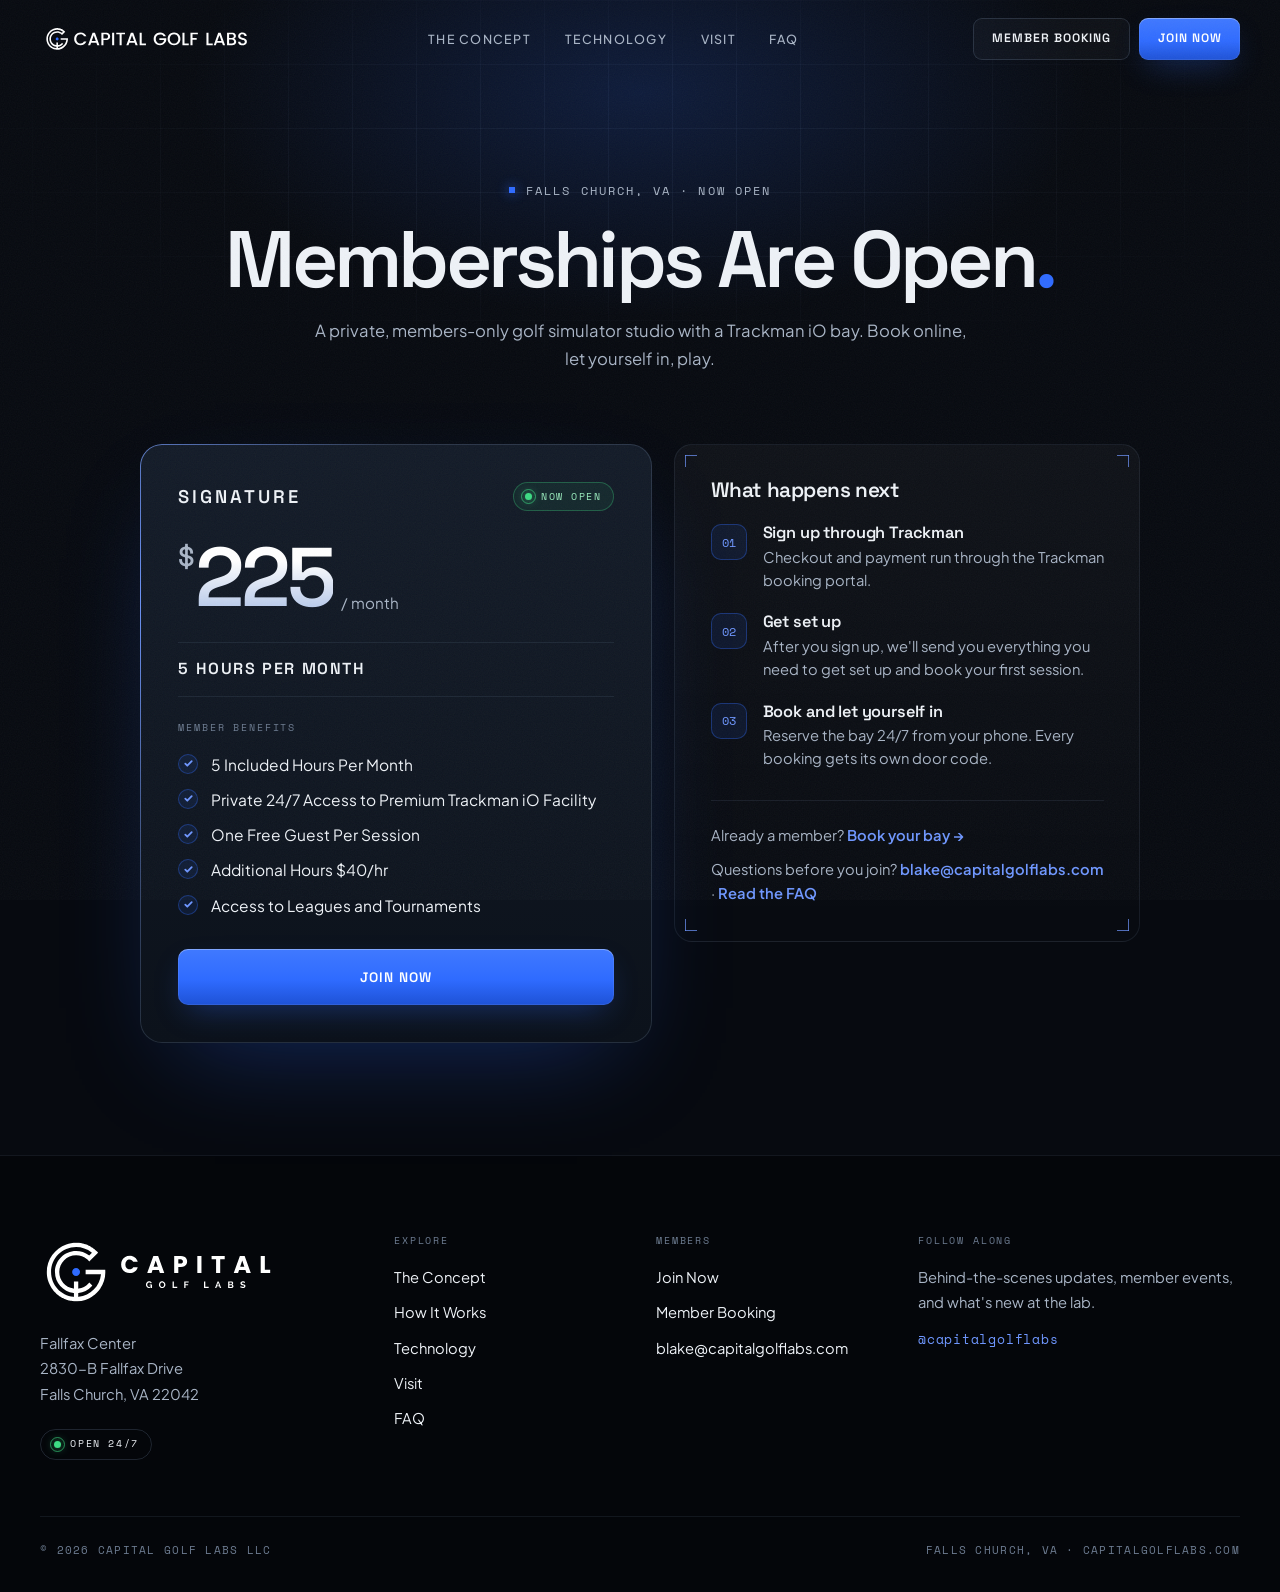
==== join/index.html @ a6ce903b "New favicon and link preview images - Favicon: white CGL "G" with blue dot on a dark rounded tile (w" ====
<!DOCTYPE html>
<html lang="en">
<head>
    <link rel="icon" href="../static/img/favicon.ico?v=2" sizes="48x48">
    <link rel="icon" type="image/svg+xml" href="../static/img/favicon.svg?v=2">
    <link rel="icon" type="image/png" sizes="32x32" href="../static/img/favicon-32.png?v=2">
    <link rel="icon" type="image/png" sizes="16x16" href="../static/img/favicon-16.png?v=2">
    <link rel="apple-touch-icon" sizes="180x180" href="../static/img/apple-touch-icon.png?v=2">
    <link rel="manifest" href="../site.webmanifest">
    <meta charset="UTF-8">
    <meta name="viewport" content="width=device-width, initial-scale=1.0, viewport-fit=cover">
    <meta name="theme-color" content="#04060a">
    <meta name="description" content="Memberships are open at Capital Golf Labs — a private, members-only Trackman iO studio in Falls Church, VA. Now open. $225/month.">
    <title>Memberships | Capital Golf Labs</title>
    <script>document.documentElement.classList.add('js');</script>
    <link rel="preconnect" href="https://fonts.googleapis.com">
    <link rel="preconnect" href="https://fonts.gstatic.com" crossorigin>
    <link href="https://fonts.googleapis.com/css2?family=Plus+Jakarta+Sans:ital,wght@0,300;0,400;0,500;0,600;0,700;1,400&family=Space+Grotesk:wght@400;500;600;700&family=Space+Mono:wght@400;700&display=swap" rel="stylesheet">
    <link rel="stylesheet" href="../static/css/style.css?v=202610182249">
    <!-- Google tag (gtag.js) -->
    <script async src="https://www.googletagmanager.com/gtag/js?id=G-GBLS1ZX0RX"></script>
    <script>
      window.dataLayer = window.dataLayer || [];
      function gtag(){dataLayer.push(arguments);}
      gtag('js', new Date());
      gtag('config', 'G-GBLS1ZX0RX');
    </script>
    <script defer src="../static/js/analytics.js?v=202610182249"></script>
    <script defer src="../static/js/site.js?v=202610182249"></script>
    <link rel="canonical" href="https://capitalgolflabs.com/join/">
    <meta property="og:type" content="website">
    <meta property="og:site_name" content="Capital Golf Labs">
    <meta property="og:title" content="Memberships Are Open | Capital Golf Labs">
    <meta property="og:description" content="The DMV's private Trackman iO studio. $225/month. Now open.">
    <meta property="og:url" content="https://capitalgolflabs.com/join/">
    <meta property="og:image" content="https://capitalgolflabs.com/static/img/og-join.jpg">
    <meta property="og:image:width" content="1200">
    <meta property="og:image:height" content="630">
    <meta name="twitter:card" content="summary_large_image">
    <meta name="twitter:title" content="Memberships Are Open | Capital Golf Labs">
    <meta name="twitter:description" content="The DMV's private Trackman iO studio. $225/month. Now open.">
    <meta name="twitter:image" content="https://capitalgolflabs.com/static/img/og-join.jpg">
</head>
<body data-page="join">

<!-- ===================== NAV ===================== -->
<nav class="nav" id="main-nav" aria-label="Main">
    <div class="container nav-inner">
        <a href="../index.html" class="logo" aria-label="Capital Golf Labs home">
            <img src="../static/img/logo/cgl-logo-line.svg" alt="Capital Golf Labs" width="213" height="34">
        </a>

        <ul class="nav-links">
            <li><a href="../index.html#tech" class="nav-link">The Concept</a></li>
            <li><a href="../index.html#trackman" class="nav-link">Technology</a></li>
            <li><a href="../index.html#visit" class="nav-link">Visit</a></li>
            <li><a href="../faq.html" class="nav-link">FAQ</a></li>
        </ul>

        <div class="nav-ctas">
            <a href="https://booking.trackmangolf.com/venues/falls-church/booking/falls-church-simulator" class="btn btn-ghost btn-sm" target="_blank" rel="noopener">Member Booking</a>
            <a href="#founding" class="btn btn-primary btn-sm">Join Now</a>
        </div>

        <button class="hamburger" id="hamburger" aria-label="Open menu" aria-expanded="false" aria-controls="mobile-menu">
            <span></span>
            <span></span>
        </button>
    </div>
    <div class="scroll-progress" aria-hidden="true"></div>
</nav>

<!-- Mobile menu -->
<div class="mobile-menu" id="mobile-menu" aria-hidden="true">
    <div class="bg-grid"></div>
    <ul>
        <li><a href="../index.html#tech" class="mobile-link"><span class="mono">01</span>The Concept</a></li>
        <li><a href="../index.html#trackman" class="mobile-link"><span class="mono">02</span>Technology</a></li>
        <li><a href="../index.html#visit" class="mobile-link"><span class="mono">03</span>Visit</a></li>
        <li><a href="../faq.html" class="mobile-link"><span class="mono">04</span>FAQ</a></li>
    </ul>
    <div class="mobile-menu-ctas">
        <a href="#founding" class="btn btn-primary">Join Now</a>
        <a href="https://booking.trackmangolf.com/venues/falls-church/booking/falls-church-simulator" class="btn btn-ghost" target="_blank" rel="noopener">Member Booking</a>
    </div>
</div>

<!-- ===================== HEADER ===================== -->
<header class="page-hero page-hero--center">
    <div class="bg-grid"></div>
    <div class="container">
        <span class="eyebrow hero-in" style="--d:.1s">Falls Church, VA &middot; Now Open</span>
        <h1 class="page-title hero-in" style="--d:.2s">Memberships Are Open<span class="accent">.</span></h1>
        <p class="hero-in" style="--d:.3s">A private, members-only golf simulator studio with a Trackman iO bay. Book online, let yourself in, play.</p>
    </div>
</header>

<!-- ===================== MEMBERSHIP PLAN ===================== -->
<section class="join-section">
    <div class="container join-grid">

        <!-- Benefits match the Trackman sign-up card word for word, same order -->
        <article class="plan hero-in" id="founding" style="--d:.4s">
            <div class="plan-top">
                <h2 class="plan-name">Signature</h2>
                <span class="plan-status"><span class="live-dot"></span>Now Open</span>
            </div>
            <div class="plan-price"><span class="cur">$</span><span class="amount">225</span><span class="per">/ month</span></div>
            <div class="plan-hours">5 Hours per Month</div>
            <div class="plan-benefits-label">Member Benefits</div>
            <ul class="plan-list">
                <li><span class="check"><svg viewBox="0 0 12 12" fill="none" stroke="currentColor" stroke-width="2" stroke-linecap="round" stroke-linejoin="round"><path d="M2.5 6.2l2.2 2.2 4.8-4.9"/></svg></span>5 Included Hours Per Month</li>
                <li><span class="check"><svg viewBox="0 0 12 12" fill="none" stroke="currentColor" stroke-width="2" stroke-linecap="round" stroke-linejoin="round"><path d="M2.5 6.2l2.2 2.2 4.8-4.9"/></svg></span>Private 24/7 Access to Premium Trackman iO Facility</li>
                <li><span class="check"><svg viewBox="0 0 12 12" fill="none" stroke="currentColor" stroke-width="2" stroke-linecap="round" stroke-linejoin="round"><path d="M2.5 6.2l2.2 2.2 4.8-4.9"/></svg></span>One Free Guest Per Session</li>
                <li><span class="check"><svg viewBox="0 0 12 12" fill="none" stroke="currentColor" stroke-width="2" stroke-linecap="round" stroke-linejoin="round"><path d="M2.5 6.2l2.2 2.2 4.8-4.9"/></svg></span>Additional Hours $40/hr</li>
                <li><span class="check"><svg viewBox="0 0 12 12" fill="none" stroke="currentColor" stroke-width="2" stroke-linecap="round" stroke-linejoin="round"><path d="M2.5 6.2l2.2 2.2 4.8-4.9"/></svg></span>Access to Leagues and Tournaments</li>
            </ul>
            <!-- MEMBERSHIP CTA: when spots fill, swap this href back to the waitlist: ../index.html#reserve -->
            <a href="https://booking.trackmangolf.com/venues/falls-church/memberships" class="btn btn-primary btn-block">Join Now<svg class="btn-arrow" viewBox="0 0 16 16" fill="none" stroke="currentColor" stroke-width="1.8" stroke-linecap="round" stroke-linejoin="round" aria-hidden="true"><path d="M3 8h10M9 4l4 4-4 4"/></svg></a>
            <a class="plan-proof" data-rv-inline hidden href="#" target="_blank" rel="noopener"></a>
        </article>

        <aside class="join-next card hud hud--on hero-in" style="--d:.5s">
            <h3>What happens next</h3>
            <ol class="steps">
                <li>
                    <span class="step-n">01</span>
                    <div><h4>Sign up through Trackman</h4><p>Checkout and payment run through the Trackman booking portal.</p></div>
                </li>
                <li>
                    <span class="step-n">02</span>
                    <div><h4>Get set up</h4><p>After you sign up, we'll send you everything you need to get set up and book your first session.</p></div>
                </li>
                <li>
                    <span class="step-n">03</span>
                    <div><h4>Book and let yourself in</h4><p>Reserve the bay 24/7 from your phone. Every booking gets its own door code.</p></div>
                </li>
            </ol>
            <div class="join-notes">
                <p>Already a member? <a href="https://booking.trackmangolf.com/venues/falls-church/booking/falls-church-simulator" target="_blank" rel="noopener">Book your bay →</a></p>
                <p>Questions before you join? <a href="mailto:blake@capitalgolflabs.com">blake@capitalgolflabs.com</a> &middot; <a href="../faq.html">Read the FAQ</a></p>
            </div>
        </aside>

    </div>

    <!-- Google reviews (from the cgl-hooks Worker; hidden until they load) -->
    <div class="container join-proof" id="join-proof" hidden>
        <div class="join-proof-head">
            <span class="eyebrow">What golfers are saying</span>
            <span class="join-proof-meta"><span data-rv="summary"></span><a class="inline-link" data-rv="url" href="#" target="_blank" rel="noopener">Read all on Google →</a></span>
        </div>
        <div class="join-proof-cards"></div>
    </div>
</section>

<!-- ===================== FOOTER ===================== -->
<footer class="footer">
    <div class="container">
        <div class="footer-top">
            <div class="footer-brand">
                <img src="../static/img/logo/cgl-logo-horizontal.svg" alt="Capital Golf Labs" width="237" height="72" loading="lazy">
                <address>Fallfax Center<br>2830-B Fallfax Drive<br>Falls Church, VA 22042</address>
                <span class="open-pill"><span class="live-dot"></span>Open 24/7</span>
            </div>
            <div class="footer-col">
                <h4>Explore</h4>
                <ul>
                    <li><a href="../index.html#tech">The Concept</a></li>
                    <li><a href="../index.html#how">How It Works</a></li>
                    <li><a href="../index.html#trackman">Technology</a></li>
                    <li><a href="../index.html#visit">Visit</a></li>
                    <li><a href="../faq.html">FAQ</a></li>
                </ul>
            </div>
            <div class="footer-col">
                <h4>Members</h4>
                <ul>
                    <li><a href="#founding">Join Now</a></li>
                    <li><a href="https://booking.trackmangolf.com/venues/falls-church/booking/falls-church-simulator" target="_blank" rel="noopener">Member Booking</a></li>
                    <li><a href="mailto:blake@capitalgolflabs.com">blake@capitalgolflabs.com</a></li>
                </ul>
            </div>
            <div class="footer-col">
                <h4>Follow Along</h4>
                <p>Behind-the-scenes updates, member events, and what's new at the lab.</p>
                <a href="https://instagram.com/capitalgolflabs" target="_blank" rel="noopener" class="footer-insta">@capitalgolflabs</a>
            </div>
        </div>
        <div class="footer-bottom">
            <span>&copy; 2026 Capital Golf Labs LLC</span>
            <span>Falls Church, VA &middot; capitalgolflabs.com</span>
        </div>
    </div>
</footer>

<!-- Sticky mobile CTA — scrolls to the membership card (keeps the Trackman link in one place) -->
<div class="mobile-sticky-cta" id="mobileStickyCta">
    <a href="#founding" class="btn btn-primary">Join Now</a>
</div>

</body>
</html>
---- static/css/style.css ----
/* =========================================================
   CAPITAL GOLF LABS — style.css
   v3 "Lab" — precision-instrument look: ink, signal blue, hairlines, data.
   ========================================================= */

@property --ang {
    syntax: '<angle>';
    initial-value: 0deg;
    inherits: false;
}

:root {
    /* Ink (backgrounds, darkest → lightest) */
    --ink-0: #04060a;
    --ink-1: #070a10;
    --ink-2: #0b0f17;
    --ink-3: #10161f;
    --ink-4: #161e2b;

    /* Hairlines */
    --line:   rgba(150, 175, 215, 0.10);
    --line-2: rgba(150, 175, 215, 0.18);
    --line-3: rgba(150, 175, 215, 0.28);

    /* Signal blue */
    --blue:      #2F6BFF;
    --blue-2:    #1E52D6;
    --blue-hi:   #6F97FF;
    --blue-glow: rgba(47, 107, 255, 0.38);
    --blue-soft: rgba(47, 107, 255, 0.10);

    --green: #3ddc84;

    /* Text */
    --text:   #eef2f7;
    --text-2: #a9b5c6;
    --text-3: #6d7c91;

    /* Type */
    --f-display: 'Space Grotesk', system-ui, sans-serif;
    --f-body:    'Plus Jakarta Sans', system-ui, sans-serif;
    --f-mono:    'Space Mono', ui-monospace, Menlo, monospace;

    /* Layout */
    --nav-h: 78px;
    --gutter: clamp(1.25rem, 4vw, 2.5rem);
    --maxw: 1200px;
    --radius: 18px;
    --radius-sm: 12px;

    /* Motion */
    --ease: cubic-bezier(.2, .7, .2, 1);
    --ease-io: cubic-bezier(.65, 0, .35, 1);
}

/* ---------- Base ---------- */
*, *::before, *::after { box-sizing: border-box; margin: 0; padding: 0; }

html {
    scroll-behavior: smooth;
    -webkit-text-size-adjust: 100%;
    background: var(--ink-1);
}

body {
    font-family: var(--f-body);
    font-size: 16px;
    line-height: 1.65;
    color: var(--text);
    background: var(--ink-1);
    -webkit-font-smoothing: antialiased;
    -moz-osx-font-smoothing: grayscale;
    overflow-x: clip;
}

/* Film grain over everything — keeps the flat darks from looking digital */
body::after {
    content: '';
    position: fixed;
    inset: 0;
    z-index: 1000;
    pointer-events: none;
    opacity: 0.045;
    background-image: url("data:image/svg+xml,%3Csvg xmlns='http://www.w3.org/2000/svg' width='160' height='160'%3E%3Cfilter id='n'%3E%3CfeTurbulence type='fractalNoise' baseFrequency='.85' numOctaves='3' stitchTiles='stitch'/%3E%3C/filter%3E%3Crect width='100%25' height='100%25' filter='url(%23n)'/%3E%3C/svg%3E");
}

img, svg, video { display: block; max-width: 100%; }
img { height: auto; }
[hidden] { display: none !important; }
a { color: inherit; text-decoration: none; }
button { font: inherit; color: inherit; background: none; border: 0; cursor: pointer; }
ul, ol { list-style: none; }

:focus-visible { outline: 2px solid var(--blue-hi); outline-offset: 3px; border-radius: 6px; }
::selection { background: var(--blue); color: #fff; }
[id] { scroll-margin-top: calc(var(--nav-h) + 8px); }

h1, h2, h3, h4 {
    font-family: var(--f-display);
    font-weight: 600;
    line-height: 1.05;
    letter-spacing: -0.025em;
    color: var(--text);
    text-wrap: balance;
}

/* ---------- Layout ---------- */
.container {
    width: min(var(--maxw), 100% - 2 * var(--gutter));
    margin-inline: auto;
    position: relative;
    z-index: 1;
}

.section {
    position: relative;
    padding-block: clamp(5rem, 10vw, 8.5rem);
    background: var(--sec-bg, var(--ink-1));
}
.section--alt { --sec-bg: var(--ink-2); }
.section--line { border-top: 1px solid var(--line); }

/* Measurement grid — fades out toward the edges */
.bg-grid {
    position: absolute;
    inset: 0;
    pointer-events: none;
    background-image:
        linear-gradient(var(--line) 1px, transparent 1px),
        linear-gradient(90deg, var(--line) 1px, transparent 1px);
    background-size: 64px 64px;
    background-position: center top;
    -webkit-mask-image: radial-gradient(ellipse 75% 65% at 50% 35%, #000 25%, transparent 75%);
            mask-image: radial-gradient(ellipse 75% 65% at 50% 35%, #000 25%, transparent 75%);
    opacity: 0.6;
}

/* ---------- Type helpers ---------- */
.eyebrow {
    display: inline-flex;
    align-items: center;
    gap: 0.7rem;
    font-family: var(--f-mono);
    font-size: 0.72rem;
    letter-spacing: 0.18em;
    text-transform: uppercase;
    color: var(--text-2);
}
.eyebrow::before {
    content: '';
    width: 6px;
    height: 6px;
    background: var(--blue);
    box-shadow: 0 0 12px var(--blue);
    flex: none;
}
.eyebrow b { color: var(--blue-hi); font-weight: 400; }

.section-head { max-width: 760px; margin-bottom: clamp(2.75rem, 5vw, 4rem); }
.section-head--center { margin-inline: auto; text-align: center; }
.section-head--center .eyebrow { justify-content: center; }

.h2 { font-size: clamp(2.15rem, 4.8vw, 3.7rem); margin-top: 1.15rem; }

.section-head p, .lead {
    margin-top: 1.15rem;
    max-width: 60ch;
    font-size: clamp(1rem, 1.25vw, 1.12rem);
    line-height: 1.7;
    color: var(--text-2);
}
.section-head--center p { margin-inline: auto; }
.section-head--row { max-width: none; display: flex; align-items: flex-end; justify-content: space-between; gap: 1.5rem; flex-wrap: wrap; }

.text-grad {
    background: linear-gradient(180deg, #ffffff 35%, #9fb4d8 100%);
    -webkit-background-clip: text;
            background-clip: text;
    color: transparent;
}
.accent { color: var(--blue); }

.mono {
    font-family: var(--f-mono);
    font-size: 0.72rem;
    letter-spacing: 0.16em;
    text-transform: uppercase;
}

/* Pulsing status dot */
.live-dot {
    position: relative;
    width: 7px;
    height: 7px;
    flex: none;
    border-radius: 50%;
    background: var(--green);
    box-shadow: 0 0 10px rgba(61, 220, 132, 0.8);
}
.live-dot::after {
    content: '';
    position: absolute;
    inset: -4px;
    border-radius: 50%;
    border: 1px solid rgba(61, 220, 132, 0.6);
    animation: ping 2.2s var(--ease) infinite;
}
@keyframes ping {
    0%   { transform: scale(0.6); opacity: 1; }
    100% { transform: scale(1.9); opacity: 0; }
}

/* ---------- Buttons ---------- */
.btn {
    --h: 52px;
    position: relative;
    display: inline-flex;
    align-items: center;
    justify-content: center;
    height: var(--h);
    padding: 0 1.65rem;
    border-radius: 10px;
    overflow: hidden;
    isolation: isolate;
    font-family: var(--f-display);
    font-weight: 600;
    font-size: 0.86rem;
    letter-spacing: 0.08em;
    text-transform: uppercase;
    white-space: nowrap;
    transition: transform 0.3s var(--ease), box-shadow 0.3s var(--ease), background 0.3s, color 0.3s;
}

/* Arrow slides in on hover; the label always reads the same */
.btn-arrow {
    width: 0;
    height: 14px;
    opacity: 0;
    transform: translateX(-6px);
    transition: width 0.3s var(--ease), opacity 0.3s, transform 0.3s var(--ease), margin 0.3s var(--ease);
}
.btn:hover .btn-arrow { width: 14px; margin-left: 0.55rem; opacity: 1; transform: none; }

.btn-primary {
    color: #fff;
    background: linear-gradient(180deg, #4079ff 0%, var(--blue) 55%, var(--blue-2) 100%);
    box-shadow:
        inset 0 1px 0 rgba(255, 255, 255, 0.28),
        inset 0 0 0 1px rgba(255, 255, 255, 0.08),
        0 12px 32px -10px var(--blue-glow);
}
.btn-primary::after {
    content: '';
    position: absolute;
    inset: 0;
    z-index: -1;
    background: linear-gradient(110deg, transparent 30%, rgba(255, 255, 255, 0.22) 50%, transparent 70%);
    transform: translateX(-130%);
    transition: transform 0.8s var(--ease);
}
.btn-primary:hover {
    transform: translateY(-2px);
    box-shadow:
        inset 0 1px 0 rgba(255, 255, 255, 0.3),
        inset 0 0 0 1px rgba(255, 255, 255, 0.1),
        0 18px 44px -10px rgba(47, 107, 255, 0.6);
}
.btn-primary:hover::after { transform: translateX(130%); }

.btn-ghost {
    color: var(--text);
    background: rgba(255, 255, 255, 0.03);
    box-shadow: inset 0 0 0 1px var(--line-2);
    -webkit-backdrop-filter: blur(10px);
            backdrop-filter: blur(10px);
}
.btn-ghost:hover {
    background: rgba(111, 151, 255, 0.08);
    box-shadow: inset 0 0 0 1px rgba(111, 151, 255, 0.55);
}

.btn-sm { --h: 42px; padding: 0 1.15rem; font-size: 0.76rem; border-radius: 9px; }
.btn-block { width: 100%; }

/* ---------- Cards, viewfinder corners, cursor spotlight ---------- */
.card {
    position: relative;
    background: linear-gradient(180deg, rgba(255, 255, 255, 0.035), rgba(255, 255, 255, 0.008));
    border: 1px solid var(--line);
    border-radius: var(--radius);
    transition: border-color 0.4s, transform 0.4s var(--ease), background 0.4s;
}
.card > * { position: relative; z-index: 1; }

/* Viewfinder corner ticks, inset from the card edge */
.hud::after {
    content: '';
    position: absolute;
    inset: 10px;
    z-index: 2;
    pointer-events: none;
    --c: rgba(111, 151, 255, 0.7);
    --s: 12px;
    background:
        linear-gradient(var(--c), var(--c)) 0 0 / var(--s) 1px,
        linear-gradient(var(--c), var(--c)) 0 0 / 1px var(--s),
        linear-gradient(var(--c), var(--c)) 100% 0 / var(--s) 1px,
        linear-gradient(var(--c), var(--c)) 100% 0 / 1px var(--s),
        linear-gradient(var(--c), var(--c)) 0 100% / var(--s) 1px,
        linear-gradient(var(--c), var(--c)) 0 100% / 1px var(--s),
        linear-gradient(var(--c), var(--c)) 100% 100% / var(--s) 1px,
        linear-gradient(var(--c), var(--c)) 100% 100% / 1px var(--s);
    background-repeat: no-repeat;
    opacity: 0;
    transform: scale(1.04);
    transition: opacity 0.45s var(--ease), transform 0.45s var(--ease);
}
.hud:hover::after, .hud--on::after { opacity: 1; transform: none; }

/* Soft blue light that follows the cursor */
.spot::before {
    content: '';
    position: absolute;
    inset: 0;
    z-index: 0;
    border-radius: inherit;
    pointer-events: none;
    background: radial-gradient(420px circle at var(--mx, 50%) var(--my, -30%), rgba(47, 107, 255, 0.15), transparent 45%);
    opacity: 0;
    transition: opacity 0.4s;
}
.spot:hover::before { opacity: 1; }
.spot:hover { border-color: var(--line-2); }

/* =========================================================
   NAV
   ========================================================= */
.nav {
    position: fixed;
    inset: 0 0 auto;
    z-index: 100;
    height: var(--nav-h);
    border-bottom: 1px solid transparent;
    transition: background 0.4s, border-color 0.4s, height 0.4s var(--ease);
}
.nav.scrolled {
    height: 68px;
    background: rgba(7, 10, 16, 0.74);
    -webkit-backdrop-filter: blur(18px) saturate(150%);
            backdrop-filter: blur(18px) saturate(150%);
    border-bottom-color: var(--line);
}
.nav-inner {
    height: 100%;
    display: flex;
    align-items: center;
    justify-content: space-between;
    gap: 1.5rem;
}

.logo { display: block; flex: none; }
.logo img {
    height: 26px;
    width: auto;
    transition: height 0.4s var(--ease), opacity 0.3s;
}
.nav.scrolled .logo img { height: 24px; }
.logo:hover img { opacity: 0.85; }

.nav-links { display: none; align-items: center; gap: 2.1rem; }
.nav-link {
    position: relative;
    padding: 0.4rem 0;
    font-size: 0.78rem;
    font-weight: 500;
    letter-spacing: 0.1em;
    text-transform: uppercase;
    color: var(--text-2);
    transition: color 0.25s;
}
.nav-link::after {
    content: '';
    position: absolute;
    left: 0;
    right: 0;
    bottom: -2px;
    height: 1px;
    background: var(--blue-hi);
    transform: scaleX(0);
    transform-origin: right;
    transition: transform 0.35s var(--ease);
}
.nav-link:hover, .nav-link.is-active, .nav-link[aria-current="page"] { color: var(--text); }
.nav-link:hover::after, .nav-link.is-active::after, .nav-link[aria-current="page"]::after {
    transform: scaleX(1);
    transform-origin: left;
}

.nav-ctas { display: none; align-items: center; gap: 0.6rem; }

/* Reading progress */
.scroll-progress {
    position: absolute;
    left: 0;
    bottom: -1px;
    width: 100%;
    height: 2px;
    transform-origin: 0 50%;
    transform: scaleX(var(--progress, 0));
    background: linear-gradient(90deg, var(--blue-2), var(--blue-hi));
    box-shadow: 0 0 10px var(--blue);
    opacity: 0;
    transition: opacity 0.4s;
}
.nav.scrolled .scroll-progress { opacity: 1; }

/* Hamburger */
.hamburger {
    position: relative;
    width: 44px;
    height: 44px;
    border-radius: 10px;
    box-shadow: inset 0 0 0 1px var(--line-2);
    background: rgba(255, 255, 255, 0.03);
}
.hamburger span {
    position: absolute;
    left: 13px;
    right: 13px;
    height: 1.5px;
    background: var(--text);
    border-radius: 2px;
    transition: transform 0.35s var(--ease), top 0.35s var(--ease), opacity 0.2s;
}
.hamburger span:nth-child(1) { top: 17px; }
.hamburger span:nth-child(2) { top: 26px; }
.hamburger.is-open span:nth-child(1) { top: 21.5px; transform: rotate(45deg); }
.hamburger.is-open span:nth-child(2) { top: 21.5px; transform: rotate(-45deg); }

/* Full-screen mobile menu */
.mobile-menu {
    position: fixed;
    inset: 0;
    z-index: 90;
    display: flex;
    flex-direction: column;
    justify-content: space-between;
    padding: calc(var(--nav-h) + 2rem) var(--gutter) calc(2rem + env(safe-area-inset-bottom));
    background: rgba(4, 6, 10, 0.97);
    opacity: 0;
    visibility: hidden;
    transition: opacity 0.4s var(--ease), visibility 0.4s;
}
.mobile-menu.is-open { opacity: 1; visibility: visible; }
.mobile-menu .bg-grid { opacity: 0.4; }
.mobile-menu ul { position: relative; display: flex; flex-direction: column; }
.mobile-link {
    display: flex;
    align-items: baseline;
    gap: 1rem;
    padding: 1.05rem 0;
    border-bottom: 1px solid var(--line);
    font-family: var(--f-display);
    font-size: clamp(1.7rem, 7vw, 2.4rem);
    font-weight: 500;
    letter-spacing: -0.02em;
    color: var(--text);
    opacity: 0;
    transform: translateY(14px);
    transition: opacity 0.5s var(--ease), transform 0.5s var(--ease), color 0.2s;
}
.mobile-link .mono { color: var(--blue-hi); font-size: 0.68rem; }
.mobile-link:hover { color: var(--blue-hi); }
.mobile-menu.is-open .mobile-link { opacity: 1; transform: none; }
.mobile-menu.is-open li:nth-child(2) .mobile-link { transition-delay: 0.05s; }
.mobile-menu.is-open li:nth-child(3) .mobile-link { transition-delay: 0.1s; }
.mobile-menu.is-open li:nth-child(4) .mobile-link { transition-delay: 0.15s; }
.mobile-menu-ctas { position: relative; display: grid; gap: 0.7rem; }
.mobile-menu-ctas .btn { --h: 54px; }

/* =========================================================
   HERO
   ========================================================= */
.hero {
    position: relative;
    min-height: 100vh;
    min-height: 100svh;
    display: flex;
    align-items: center;
    padding-block: calc(var(--nav-h) + 3rem) 7rem;
    overflow: hidden;
    isolation: isolate;
    background: var(--ink-0);
}
.hero-media {
    position: absolute;
    inset: 0;
    z-index: -3;
    background: url('../img/hero-trackman.jpg') 70% center / cover no-repeat;
    background-image: image-set(url('../img/hero-trackman.webp') type('image/webp'), url('../img/hero-trackman.jpg') type('image/jpeg'));
    transform: scale(1.08);
    animation: hero-settle 2.6s var(--ease) forwards;
}
@keyframes hero-settle { to { transform: scale(1); } }

.hero::before {
    content: '';
    position: absolute;
    inset: 0;
    z-index: -2;
    background:
        linear-gradient(90deg, rgba(4, 6, 10, 0.94) 0%, rgba(4, 6, 10, 0.78) 34%, rgba(4, 6, 10, 0.25) 66%, rgba(4, 6, 10, 0.5) 100%),
        linear-gradient(180deg, rgba(4, 6, 10, 0.55) 0%, transparent 28%, transparent 62%, var(--ink-0) 100%);
}
.hero .bg-grid {
    z-index: -1;
    opacity: 0.5;
    -webkit-mask-image: linear-gradient(90deg, #000 0%, rgba(0, 0, 0, 0.6) 40%, transparent 70%);
            mask-image: linear-gradient(90deg, #000 0%, rgba(0, 0, 0, 0.6) 40%, transparent 70%);
}

.hero-content { max-width: 660px; }

.hero-badge {
    display: inline-flex;
    align-items: center;
    gap: 0.65rem;
    padding: 0.5rem 1rem 0.5rem 0.85rem;
    border-radius: 999px;
    border: 1px solid var(--line-2);
    background: rgba(7, 10, 16, 0.55);
    -webkit-backdrop-filter: blur(10px);
            backdrop-filter: blur(10px);
    font-family: var(--f-mono);
    font-size: 0.68rem;
    letter-spacing: 0.16em;
    text-transform: uppercase;
    color: var(--text-2);
}
.hero-badge .sep { color: var(--text-3); }
.hero-badge strong { color: var(--text); font-weight: 400; }

.hero-title {
    margin-top: 1.7rem;
    font-size: clamp(3.2rem, 8.2vw, 7rem);
    font-weight: 600;
    line-height: 0.92;
    letter-spacing: -0.05em;
}
.hero-title .line { display: block; }
.hero-title .dot { color: var(--blue); }

.hero-sub {
    margin-top: 1.7rem;
    max-width: 34rem;
    font-size: clamp(1.02rem, 1.45vw, 1.2rem);
    line-height: 1.7;
    color: var(--text-2);
}

.hero-ctas { display: flex; flex-wrap: wrap; gap: 0.8rem; margin-top: 2.5rem; }

.hero-specs {
    display: flex;
    flex-wrap: wrap;
    gap: 0.7rem 1.7rem;
    margin-top: 2.8rem;
    font-family: var(--f-mono);
    font-size: 0.68rem;
    letter-spacing: 0.16em;
    text-transform: uppercase;
    color: var(--text-3);
}
.hero-specs span { display: inline-flex; align-items: center; gap: 0.55rem; }
.hero-specs span::before { content: ''; width: 4px; height: 4px; background: var(--blue-hi); }

/* Load-in for hero content */
.js .hero-in {
    opacity: 0;
    transform: translateY(22px);
    filter: blur(6px);
    animation: hero-in 1s var(--ease) forwards;
    animation-delay: var(--d, 0s);
}
@keyframes hero-in { to { opacity: 1; transform: none; filter: none; } }

/* Scroll cue */
.scroll-cue {
    position: absolute;
    left: 50%;
    bottom: 2rem;
    transform: translateX(-50%);
    display: flex;
    flex-direction: column;
    align-items: center;
    gap: 0.6rem;
    font-family: var(--f-mono);
    font-size: 0.6rem;
    letter-spacing: 0.3em;
    color: var(--text-3);
}
.scroll-cue i {
    width: 1px;
    height: 38px;
    background: linear-gradient(var(--blue-hi), transparent);
    animation: cue 2.2s var(--ease-io) infinite;
    transform-origin: top;
}
@keyframes cue {
    0%   { transform: scaleY(0); opacity: 1; }
    60%  { transform: scaleY(1); opacity: 1; }
    100% { transform: scaleY(1); opacity: 0; }
}

/* =========================================================
   TICKER
   ========================================================= */
.ticker {
    position: relative;
    display: flex;
    align-items: stretch;
    height: 58px;
    background: var(--ink-0);
    border-block: 1px solid var(--line);
    overflow: hidden;
}
.ticker-tag {
    position: relative;
    z-index: 2;
    flex: none;
    display: flex;
    align-items: center;
    gap: 0.6rem;
    padding: 0 1.3rem 0 var(--gutter);
    border-right: 1px solid var(--line);
    background: var(--ink-0);
    font-family: var(--f-mono);
    font-size: 0.64rem;
    letter-spacing: 0.18em;
    text-transform: uppercase;
    color: var(--text-2);
}
.ticker-viewport {
    flex: 1;
    overflow: hidden;
    -webkit-mask-image: linear-gradient(90deg, transparent, #000 5%, #000 95%, transparent);
            mask-image: linear-gradient(90deg, transparent, #000 5%, #000 95%, transparent);
}
.ticker-track {
    display: flex;
    height: 100%;
    width: max-content;
    animation: ticker 48s linear infinite;
}
.ticker:hover .ticker-track { animation-play-state: paused; }
.ticker-item {
    display: inline-flex;
    align-items: center;
    gap: 0.7rem;
    padding: 0 1.8rem;
    border-right: 1px solid var(--line);
}
.ticker-label {
    font-family: var(--f-mono);
    font-size: 0.62rem;
    letter-spacing: 0.16em;
    text-transform: uppercase;
    color: var(--text-3);
}
.ticker-val {
    font-family: var(--f-display);
    font-size: 1rem;
    font-weight: 600;
    color: var(--text);
    font-variant-numeric: tabular-nums;
}
@keyframes ticker { to { transform: translateX(-50%); } }

/* =========================================================
   CONCEPT
   ========================================================= */
.concept-grid { display: grid; gap: 1rem; grid-template-columns: 1fr; }
.concept-card {
    display: flex;
    flex-direction: column;
    min-height: 290px;
    padding: 1.9rem 1.8rem 2rem;
}
.cc-top { display: flex; align-items: center; justify-content: space-between; }
.cc-icon {
    width: 50px;
    height: 50px;
    display: grid;
    place-items: center;
    border-radius: 13px;
    background: var(--blue-soft);
    border: 1px solid rgba(47, 107, 255, 0.28);
    color: var(--blue-hi);
}
.cc-icon svg { width: 22px; height: 22px; }
.cc-idx { font-family: var(--f-mono); font-size: 0.7rem; letter-spacing: 0.14em; color: var(--text-3); }
.concept-card h3 { margin-top: 3.2rem; font-size: 1.4rem; letter-spacing: -0.02em; }
.concept-card p { margin-top: 0.7rem; color: var(--text-2); font-size: 0.98rem; }
.concept-card strong { color: var(--text); font-weight: 600; }

/* =========================================================
   HOW IT WORKS — timeline
   ========================================================= */
.timeline { position: relative; display: grid; gap: 2.6rem; }
.timeline::before {
    content: '';
    position: absolute;
    left: 27px;
    top: 10px;
    bottom: 10px;
    width: 1px;
    background: linear-gradient(180deg, var(--line-2), var(--blue), var(--line-2));
}
.tl-step { position: relative; padding-left: 84px; }
.tl-node {
    position: absolute;
    left: 0;
    top: 0;
    width: 56px;
    height: 56px;
    display: grid;
    place-items: center;
    border-radius: 50%;
    border: 1px solid var(--line-2);
    background: var(--ink-3);
    color: var(--blue-hi);
    box-shadow: 0 0 0 7px var(--sec-bg, var(--ink-1)), 0 0 24px -6px var(--blue-glow);
}
.tl-node svg { width: 22px; height: 22px; }
.tl-num { font-family: var(--f-mono); font-size: 0.66rem; letter-spacing: 0.18em; text-transform: uppercase; color: var(--blue-hi); }
.tl-step h3 { margin: 0.55rem 0 0.6rem; font-size: 1.3rem; letter-spacing: -0.02em; }
.tl-step p { color: var(--text-2); font-size: 0.97rem; max-width: 340px; }

/* =========================================================
   TECHNOLOGY
   ========================================================= */
.tech-banner {
    position: relative;
    height: clamp(300px, 38vw, 440px);
    overflow: hidden;
    background: var(--ink-0);
}
.tech-banner img {
    width: 100%;
    height: 100%;
    object-fit: cover;
    object-position: center 35%;
    filter: brightness(0.5) saturate(0.9);
    transform: scale(1.06);
    transition: transform 1.6s var(--ease);
}
.tech-banner.in img { transform: scale(1); }
.tech-banner-overlay {
    position: absolute;
    inset: 0;
    display: flex;
    flex-direction: column;
    align-items: center;
    justify-content: center;
    gap: 0.8rem;
    background: linear-gradient(180deg, rgba(4, 6, 10, 0.2) 0%, rgba(7, 10, 16, 0.35) 55%, var(--ink-1) 100%);
}
.tech-banner .mono { color: var(--text-2); }
.tech-wordmark {
    font-family: var(--f-display);
    font-size: clamp(2.6rem, 9vw, 7rem);
    font-weight: 600;
    letter-spacing: 0.06em;
    line-height: 1;
    white-space: nowrap;
}

.tech-section { padding-top: 0; }

.stats {
    position: relative;
    z-index: 2;
    margin-top: -3.5rem;
    display: grid;
    grid-template-columns: repeat(3, 1fr);
    border-radius: var(--radius);
    border: 1px solid var(--line-2);
    background: linear-gradient(180deg, rgba(22, 30, 43, 0.85), rgba(12, 17, 25, 0.9));
    -webkit-backdrop-filter: blur(12px);
            backdrop-filter: blur(12px);
    overflow: hidden;
}
.stat { padding: 1.7rem 1.8rem; text-align: center; }
.stat + .stat { border-left: 1px solid var(--line); }
.stat-number {
    display: block;
    font-family: var(--f-display);
    font-size: clamp(2.6rem, 5vw, 3.8rem);
    font-weight: 600;
    letter-spacing: -0.04em;
    line-height: 1;
    font-variant-numeric: tabular-nums;
    color: var(--blue);
}
.stat-suffix { font-size: 0.55em; margin-left: 0.05em; }
.stat-label {
    display: block;
    margin-top: 0.8rem;
    font-family: var(--f-mono);
    font-size: 0.64rem;
    letter-spacing: 0.15em;
    text-transform: uppercase;
    line-height: 1.7;
    color: var(--text-2);
}

.tech-grid {
    display: grid;
    gap: 3rem;
    align-items: center;
    margin-top: clamp(4rem, 8vw, 6rem);
}

.spec-list { margin-top: 2.2rem; border-top: 1px solid var(--line); }
.spec-list li {
    display: flex;
    align-items: baseline;
    gap: 1.2rem;
    padding: 1rem 0;
    border-bottom: 1px solid var(--line);
    color: var(--text);
    font-size: 0.98rem;
    transition: padding 0.3s var(--ease);
}
.spec-list li:hover { padding-left: 0.4rem; }
.spec-list .mono { flex: none; width: 2.2rem; color: var(--blue-hi); font-size: 0.66rem; }

/* Data readouts (Shot Lab): small mono label over a big number + unit */
.rd-label {
    display: block;
    font-family: var(--f-mono);
    font-size: 0.58rem;
    letter-spacing: 0.15em;
    text-transform: uppercase;
    color: var(--text-3);
}
.rd-val {
    font-family: var(--f-display);
    font-size: 1.55rem;
    font-weight: 600;
    letter-spacing: -0.02em;
    font-variant-numeric: tabular-nums;
}
.rd-unit { margin-left: 0.25rem; font-size: 0.72rem; color: var(--text-3); font-family: var(--f-body); }

/* ---------- Shot Lab ---------- */
.shotlab { min-width: 0; padding: 1.4rem; }
.sl-head { display: flex; align-items: center; justify-content: space-between; gap: 1rem; }
.sl-title {
    display: inline-flex;
    align-items: center;
    gap: 0.6rem;
    font-family: var(--f-mono);
    font-size: 0.7rem;
    letter-spacing: 0.18em;
    text-transform: uppercase;
    color: var(--text);
}
.sl-note { font-family: var(--f-mono); font-size: 0.6rem; letter-spacing: 0.14em; text-transform: uppercase; color: var(--text-3); }

.sl-tabs {
    display: grid;
    grid-template-columns: repeat(4, minmax(0, 1fr));
    gap: 4px;
    margin-top: 1.1rem;
    padding: 4px;
    border-radius: 12px;
    background: var(--ink-0);
    border: 1px solid var(--line);
}
.sl-tab {
    height: 38px;
    border-radius: 9px;
    font-family: var(--f-display);
    font-size: 0.78rem;
    font-weight: 600;
    letter-spacing: 0.06em;
    text-transform: uppercase;
    color: var(--text-3);
    transition: color 0.25s, background 0.25s, box-shadow 0.25s;
}
.sl-tab:hover { color: var(--text); }
.sl-tab[aria-selected="true"] {
    color: #fff;
    background: linear-gradient(180deg, #3a73ff, var(--blue-2));
    box-shadow: inset 0 1px 0 rgba(255, 255, 255, 0.25), 0 6px 18px -6px var(--blue-glow);
}

.sl-chart {
    position: relative;
    margin-top: 1rem;
    border-radius: 12px;
    border: 1px solid var(--line);
    background:
        radial-gradient(ellipse at 50% 120%, rgba(47, 107, 255, 0.12), transparent 60%),
        var(--ink-0);
    overflow: hidden;
}
.sl-chart svg { width: 100%; height: auto; }
.sl-chart .grid line { stroke: var(--line); stroke-width: 1; }
.sl-chart .grid .ground { stroke: var(--line-3); }
.sl-chart .grid text { fill: var(--text-3); font-family: var(--f-mono); font-size: 10px; letter-spacing: 0.08em; }
.sl-chart .area { fill: url(#sl-area); opacity: 0; transition: opacity 0.6s; }
.sl-chart .area.on { opacity: 1; }
.sl-chart .flight { fill: none; stroke: url(#sl-line); stroke-width: 2.5; stroke-linecap: round; }
.sl-chart .ball { fill: #fff; filter: drop-shadow(0 0 8px var(--blue-hi)); }
.sl-chart .marker { opacity: 0; transition: opacity 0.5s; }
.sl-chart .marker.on { opacity: 1; }
.sl-chart .marker line { stroke: var(--blue-hi); stroke-dasharray: 3 4; stroke-width: 1; }
.sl-chart .marker circle { fill: var(--ink-0); stroke: var(--blue-hi); stroke-width: 1.5; }
.sl-chart .marker text { fill: var(--text); font-family: var(--f-mono); font-size: 11px; letter-spacing: 0.06em; }

.sl-data {
    display: grid;
    grid-template-columns: repeat(2, minmax(0, 1fr));
    gap: 1px;
    margin-top: 1rem;
    border-radius: 12px;
    overflow: hidden;
    border: 1px solid var(--line);
    background: var(--line);
}
.sl-metric { min-width: 0; padding: 0.85rem 0.95rem; background: var(--ink-2); white-space: nowrap; overflow: hidden; }
.sl-metric .rd-label { overflow: hidden; text-overflow: ellipsis; letter-spacing: 0.1em; }
.sl-metric .rd-val { font-size: 1.25rem; }
.sl-metric .rd-unit { font-size: 0.66rem; margin-left: 0.2rem; }
.sl-metric--key .rd-val { color: var(--blue-hi); }

/* =========================================================
   MEMBERSHIP (home) + PLAN CARD (home & /join)
   ========================================================= */
.member-grid { display: grid; gap: 1.2rem; align-items: stretch; }

.plan {
    position: relative;
    isolation: isolate;
    display: flex;
    flex-direction: column;
    padding: clamp(1.8rem, 3.5vw, 2.4rem);
    border-radius: 22px;
    background: linear-gradient(180deg, #131b28 0%, #0c121b 100%);
    box-shadow: inset 0 0 0 1px var(--line-2), 0 40px 100px -40px rgba(47, 107, 255, 0.35);
}
/* Light that travels around the card's edge */
.plan::before {
    content: '';
    position: absolute;
    inset: 0;
    z-index: -1;
    padding: 1px;
    border-radius: inherit;
    background: conic-gradient(from var(--ang), transparent 0deg, transparent 220deg, rgba(111, 151, 255, 0.95) 300deg, transparent 360deg);
    -webkit-mask: linear-gradient(#000 0 0) content-box, linear-gradient(#000 0 0);
    -webkit-mask-composite: xor;
            mask-composite: exclude;
    animation: orbit 7s linear infinite;
}
@keyframes orbit { to { --ang: 360deg; } }
.plan > * { position: relative; }

.plan-top { display: flex; align-items: center; justify-content: space-between; gap: 1rem; }
.plan-name {
    font-family: var(--f-display);
    font-size: 1.15rem;
    font-weight: 600;
    letter-spacing: 0.16em;
    text-transform: uppercase;
}
.plan-status {
    display: inline-flex;
    align-items: center;
    gap: 0.55rem;
    padding: 0.32rem 0.7rem;
    border-radius: 999px;
    border: 1px solid rgba(61, 220, 132, 0.3);
    background: rgba(61, 220, 132, 0.07);
    font-family: var(--f-mono);
    font-size: 0.6rem;
    letter-spacing: 0.16em;
    text-transform: uppercase;
    color: #9cf0c0;
}
.plan-price { display: flex; align-items: flex-start; margin-top: 1.6rem; line-height: 1; }
.plan-price .cur { margin-top: 0.45rem; font-family: var(--f-display); font-size: 1.7rem; font-weight: 500; color: var(--text-2); }
.plan-price .amount {
    font-family: var(--f-display);
    font-size: clamp(4rem, 9vw, 5.2rem);
    font-weight: 600;
    letter-spacing: -0.05em;
    background: linear-gradient(180deg, #ffffff 30%, #a9bfe6);
    -webkit-background-clip: text;
            background-clip: text;
    color: transparent;
}
.plan-price .per { align-self: flex-end; margin: 0 0 0.6rem 0.5rem; color: var(--text-2); font-size: 0.95rem; }
.plan-hours {
    margin-top: 1.4rem;
    padding: 0.85rem 0;
    border-block: 1px solid var(--line);
    font-family: var(--f-display);
    font-size: 1rem;
    font-weight: 600;
    letter-spacing: 0.1em;
    text-transform: uppercase;
}
.plan-benefits-label {
    margin-top: 1.4rem;
    font-family: var(--f-mono);
    font-size: 0.64rem;
    letter-spacing: 0.18em;
    text-transform: uppercase;
    color: var(--text-3);
}
.plan-list { display: grid; gap: 0.75rem; margin: 1rem 0 2rem; }
.plan-list li { display: flex; align-items: flex-start; gap: 0.8rem; color: var(--text); font-size: 0.97rem; line-height: 1.5; }
.check {
    flex: none;
    width: 20px;
    height: 20px;
    margin-top: 1px;
    display: grid;
    place-items: center;
    border-radius: 50%;
    background: var(--blue-soft);
    border: 1px solid rgba(47, 107, 255, 0.35);
    color: var(--blue-hi);
}
.check svg { width: 11px; height: 11px; }
.plan .btn { margin-top: auto; --h: 56px; }
.plan-proof {
    display: flex;
    align-items: center;
    justify-content: center;
    gap: 0.45rem;
    margin-top: 0.95rem;
    font-size: 0.82rem;
    white-space: nowrap;
    color: var(--text-2);
    transition: color 0.2s;
}
.plan-proof .stars svg { width: 13px; height: 13px; }
.plan-proof b { color: var(--text); font-weight: 600; }
.plan-proof:hover { color: var(--text); }

.soon { display: flex; flex-wrap: wrap; align-items: center; gap: 0.5rem 0.7rem; margin-top: 1.2rem; }
.soon-label { font-family: var(--f-mono); font-size: 0.6rem; letter-spacing: 0.16em; text-transform: uppercase; color: var(--blue-hi); }
.soon-list { display: flex; flex-wrap: wrap; gap: 0.4rem; }
.soon-list li { padding: 0.3rem 0.65rem; border-radius: 999px; border: 1px dashed var(--line-3); font-size: 0.78rem; color: var(--text-2); }

/* Updates form card */
.updates { padding: clamp(1.8rem, 3.5vw, 2.4rem); }
.updates h3 { font-size: 1.6rem; letter-spacing: -0.02em; }
.updates > p { margin-top: 0.6rem; color: var(--text-2); }

.waitlist-form { display: grid; gap: 1rem; margin-top: 1.8rem; }
.updates-toggle { display: none; margin-top: 1.4rem; }
.form-row { display: grid; gap: 1rem; }
.form-field { display: flex; flex-direction: column; gap: 0.5rem; }
.form-field label {
    font-family: var(--f-mono);
    font-size: 0.62rem;
    letter-spacing: 0.16em;
    text-transform: uppercase;
    color: var(--text-2);
}
.field-optional { color: var(--text-3); text-transform: none; letter-spacing: 0.04em; }
.form-field input, .form-field select {
    width: 100%;
    height: 52px;
    padding: 0 1rem;
    border-radius: 10px;
    border: 1px solid var(--line-2);
    background-color: var(--ink-0);
    color: var(--text);
    font: inherit;
    font-size: 0.97rem;
    transition: border-color 0.25s, box-shadow 0.25s, background-color 0.25s;
    -webkit-appearance: none;
            appearance: none;
}
.form-field select {
    padding-right: 2.5rem;
    background-image: url("data:image/svg+xml,%3Csvg xmlns='http://www.w3.org/2000/svg' width='12' height='8' viewBox='0 0 12 8'%3E%3Cpath d='M1 1l5 5 5-5' stroke='%236d7c91' stroke-width='1.5' fill='none' stroke-linecap='round'/%3E%3C/svg%3E");
    background-repeat: no-repeat;
    background-position: right 1rem center;
}
.form-field select:invalid { color: var(--text-3); }
.form-field select option { background: var(--ink-2); color: var(--text); }
.form-field input::placeholder { color: var(--text-3); }
.form-field input:hover, .form-field select:hover { border-color: var(--line-3); }
.form-field input:focus, .form-field select:focus {
    outline: none;
    border-color: var(--blue);
    box-shadow: 0 0 0 4px rgba(47, 107, 255, 0.18);
    background-color: #070b12;
}

.form-submit { margin-top: 0.4rem; --h: 54px; }
.form-submit:disabled { cursor: default; }
.form-submit.is-success { background: linear-gradient(180deg, #2fbf72, #1f8f53); box-shadow: 0 12px 30px -10px rgba(61, 220, 132, 0.45); }
.submit-loading, .submit-success { align-items: center; gap: 0.6rem; }
.spinner {
    width: 15px;
    height: 15px;
    border-radius: 50%;
    border: 2px solid rgba(255, 255, 255, 0.3);
    border-top-color: #fff;
    animation: spin 0.7s linear infinite;
}
@keyframes spin { to { transform: rotate(360deg); } }
.form-note { margin-top: 0.2rem; text-align: center; font-size: 0.82rem; color: var(--text-3); }

.form-success-msg { margin-top: 1.8rem; text-align: center; padding: 1rem 0; }
.success-icon {
    width: 60px;
    height: 60px;
    margin: 0 auto 1.2rem;
    display: grid;
    place-items: center;
    border-radius: 50%;
    background: rgba(61, 220, 132, 0.1);
    border: 1px solid rgba(61, 220, 132, 0.35);
    color: var(--green);
    font-size: 1.5rem;
}
.form-success-msg h3 { font-size: 1.5rem; }
.form-success-msg p { margin: 0.7rem auto 1.2rem; max-width: 34ch; color: var(--text-2); }
.success-insta { color: var(--blue-hi); font-family: var(--f-mono); font-size: 0.8rem; letter-spacing: 0.08em; }

/* =========================================================
   PARTNERS
   ========================================================= */
.partner-row { display: grid; grid-template-columns: 1fr 1fr; gap: 0.8rem; }
.partner-cell {
    height: 120px;
    display: grid;
    place-items: center;
    padding: 1.5rem;
    border-radius: 14px;
    border: 1px solid var(--line);
    background: rgba(255, 255, 255, 0.02);
    transition: border-color 0.3s, background 0.3s;
}
.partner-cell:hover { border-color: var(--line-2); background: rgba(255, 255, 255, 0.035); }
.partner-cell img { max-height: 36px; max-width: 100%; width: auto; opacity: 0.9; }
.partner-cell--carls img { max-height: 58px; filter: brightness(0) invert(1); opacity: 0.85; }
.partner-feature {
    width: min(520px, 100%);
    margin: 1.2rem auto 0;
    overflow: hidden;
    border-radius: 18px;
    border: 1px solid var(--line-2);
    background: var(--ink-0);
    box-shadow: 0 40px 90px -40px rgba(47, 107, 255, 0.35);
}
.partner-feature img { width: 100%; transition: transform 1s var(--ease); }
.partner-feature:hover img { transform: scale(1.02); }

/* =========================================================
   REVIEWS (Google, via the cgl-hooks Worker)
   ========================================================= */
.rv-nav { display: flex; gap: 0.5rem; }
.rv-btn {
    width: 44px;
    height: 44px;
    display: grid;
    place-items: center;
    border-radius: 11px;
    box-shadow: inset 0 0 0 1px var(--line-2);
    color: var(--text);
    transition: background 0.25s, box-shadow 0.25s, opacity 0.25s;
}
.rv-btn svg { width: 16px; height: 16px; }
.rv-btn:hover { background: var(--blue-soft); box-shadow: inset 0 0 0 1px rgba(111, 151, 255, 0.55); }
.rv-btn:disabled { opacity: 0.35; cursor: default; }

.rv-summary {
    display: flex;
    flex-wrap: wrap;
    align-items: center;
    justify-content: space-between;
    gap: 1.4rem;
    padding: 1.4rem 1.6rem;
    margin-bottom: 1rem;
}
.rv-score { display: flex; align-items: center; gap: 1.1rem; }
.rv-num {
    font-family: var(--f-display);
    font-size: 3.4rem;
    font-weight: 600;
    letter-spacing: -0.04em;
    line-height: 1;
    background: linear-gradient(180deg, #ffffff 30%, #a9bfe6);
    -webkit-background-clip: text;
            background-clip: text;
    color: transparent;
}
.stars { display: inline-flex; gap: 3px; color: #ffc94d; }
.stars svg { width: 17px; height: 17px; }
.stars .off { color: var(--ink-4); }
.rv-meta {
    display: flex;
    align-items: center;
    gap: 0.5rem;
    margin-top: 0.45rem;
    font-family: var(--f-mono);
    font-size: 0.64rem;
    letter-spacing: 0.14em;
    text-transform: uppercase;
    color: var(--text-2);
}
.g-mark { width: 14px; height: 14px; flex: none; }
.rv-actions { display: flex; flex-wrap: wrap; gap: 0.6rem; }

.rv-track {
    display: grid;
    grid-auto-flow: column;
    grid-auto-columns: min(380px, 86%);
    gap: 1rem;
    overflow-x: auto;
    scroll-snap-type: x mandatory;
    scroll-behavior: smooth;
    padding-bottom: 0.4rem;
    scrollbar-width: none;
    outline-offset: 6px;
}
.rv-track::-webkit-scrollbar { display: none; }
.review { scroll-snap-align: start; display: flex; flex-direction: column; gap: 1.1rem; padding: 1.6rem; min-height: 210px; }
.review-text {
    color: var(--text);
    font-size: 0.98rem;
    line-height: 1.7;
    display: -webkit-box;
    -webkit-line-clamp: 7;
    -webkit-box-orient: vertical;
    overflow: hidden;
}
.review-foot { margin-top: auto; display: flex; align-items: center; gap: 0.8rem; padding-top: 1.1rem; border-top: 1px solid var(--line); }
.review-avatar {
    width: 38px;
    height: 38px;
    flex: none;
    display: grid;
    place-items: center;
    border-radius: 50%;
    object-fit: cover;
    background: var(--blue-soft);
    border: 1px solid rgba(47, 107, 255, 0.3);
    font-family: var(--f-display);
    font-weight: 600;
    color: var(--blue-hi);
}
.review-name { display: block; font-weight: 600; font-size: 0.93rem; color: var(--text); }
a.review-name:hover { color: var(--blue-hi); }
.review-when { display: block; font-family: var(--f-mono); font-size: 0.6rem; letter-spacing: 0.12em; text-transform: uppercase; color: var(--text-3); }
.review-foot .g-mark { margin-left: auto; width: 18px; height: 18px; }

/* =========================================================
   VISIT — address + map
   ========================================================= */
.visit-grid { display: grid; gap: 1rem; }
.visit-card { display: flex; flex-direction: column; padding: clamp(1.8rem, 3.5vw, 2.4rem); }
.visit-label { color: var(--text-3); font-size: 0.64rem; }
.visit-photo { margin: 0 0 1.6rem; overflow: hidden; border-radius: 12px; border: 1px solid var(--line-2); background: var(--ink-0); }
.visit-photo img { width: 100%; aspect-ratio: 16 / 10; object-fit: cover; object-position: center 40%; }
.visit-photo figcaption { padding: 0.7rem 0.9rem; font-size: 0.86rem; color: var(--text-2); border-top: 1px solid var(--line); }
.visit-photo figcaption b { color: var(--text); font-weight: 600; }
.visit-card address {
    margin-top: 0.9rem;
    font-style: normal;
    font-family: var(--f-display);
    font-size: clamp(1.35rem, 2.2vw, 1.65rem);
    font-weight: 500;
    line-height: 1.4;
    letter-spacing: -0.015em;
    color: var(--text);
}
.visit-list { margin: 1.8rem 0 2rem; border-top: 1px solid var(--line); }
.visit-list li { display: flex; align-items: center; justify-content: space-between; gap: 1rem; padding: 0.95rem 0; border-bottom: 1px solid var(--line); }
.visit-list .k { font-family: var(--f-mono); font-size: 0.64rem; letter-spacing: 0.16em; text-transform: uppercase; color: var(--text-3); }
.visit-list .v { display: inline-flex; align-items: center; gap: 0.55rem; font-size: 0.95rem; color: var(--text); text-align: right; }
.visit-actions { display: flex; flex-wrap: wrap; gap: 0.6rem; margin-top: auto; }

.map-frame {
    position: relative;
    min-height: 420px;
    overflow: hidden;
    border-radius: var(--radius);
    border: 1px solid var(--line-2);
    background: var(--ink-3);
}
/* Google's light map, turned dark to match the site (hues survive the double flip) */
.map-frame iframe {
    position: absolute;
    inset: 0;
    width: 100%;
    height: 100%;
    border: 0;
    filter: invert(0.92) hue-rotate(180deg) saturate(0.55) brightness(0.9) contrast(0.95);
}
.map-frame::before {
    content: '';
    position: absolute;
    inset: 0;
    z-index: 1;
    pointer-events: none;
    box-shadow: inset 0 0 80px 10px rgba(4, 6, 10, 0.55);
    border-radius: inherit;
}
.map-badge {
    position: absolute;
    right: 1rem;
    top: 1rem;
    z-index: 3;
    display: inline-flex;
    align-items: center;
    gap: 0.6rem;
    padding: 0.45rem 0.85rem;
    border-radius: 999px;
    border: 1px solid var(--line-2);
    background: rgba(4, 6, 10, 0.78);
    -webkit-backdrop-filter: blur(10px);
            backdrop-filter: blur(10px);
    font-family: var(--f-mono);
    font-size: 0.62rem;
    letter-spacing: 0.14em;
    text-transform: uppercase;
    color: var(--text);
    pointer-events: none;
}

/* =========================================================
   CTA BAND
   ========================================================= */
.cta-band {
    position: relative;
    overflow: hidden;
    padding-block: clamp(5.5rem, 11vw, 9rem);
    background: var(--ink-0);
    border-top: 1px solid var(--line);
    text-align: center;
}
.cta-band .bg-grid {
    -webkit-mask-image: radial-gradient(ellipse 60% 70% at 50% 100%, #000 20%, transparent 70%);
            mask-image: radial-gradient(ellipse 60% 70% at 50% 100%, #000 20%, transparent 70%);
}
.cta-glow {
    position: absolute;
    left: 50%;
    bottom: -45%;
    width: min(900px, 120vw);
    aspect-ratio: 2 / 1;
    transform: translateX(-50%);
    border-radius: 50%;
    background: radial-gradient(closest-side, rgba(47, 107, 255, 0.35), transparent);
    filter: blur(20px);
    pointer-events: none;
}
.cta-band .eyebrow { justify-content: center; }
.cta-title { margin-top: 1.2rem; font-size: clamp(2.6rem, 7vw, 5.4rem); letter-spacing: -0.045em; line-height: 0.98; }
.cta-band p { margin: 1.3rem auto 0; max-width: 46ch; color: var(--text-2); font-size: clamp(1rem, 1.3vw, 1.12rem); }
.cta-actions { display: flex; flex-wrap: wrap; justify-content: center; gap: 0.8rem; margin-top: 2.4rem; }

/* =========================================================
   FOOTER
   ========================================================= */
.footer {
    position: relative;
    padding: clamp(3.5rem, 7vw, 5rem) 0 2rem;
    background: var(--ink-0);
    border-top: 1px solid var(--line);
    color: var(--text-2);
    font-size: 0.92rem;
}
.footer-top { display: grid; gap: 2.5rem; }
.footer-brand img { height: 72px; width: auto; }
.footer-brand address { margin-top: 1.4rem; font-style: normal; line-height: 1.75; color: var(--text-2); }
.open-pill {
    display: inline-flex;
    align-items: center;
    gap: 0.6rem;
    margin-top: 1.3rem;
    padding: 0.4rem 0.8rem;
    border-radius: 999px;
    border: 1px solid var(--line-2);
    font-family: var(--f-mono);
    font-size: 0.62rem;
    letter-spacing: 0.16em;
    text-transform: uppercase;
    color: var(--text);
}
.footer-col h4 {
    margin-bottom: 1.1rem;
    font-family: var(--f-mono);
    font-size: 0.64rem;
    font-weight: 400;
    letter-spacing: 0.18em;
    text-transform: uppercase;
    color: var(--text-3);
}
.footer-col ul { display: grid; gap: 0.7rem; }
.footer-col a { color: var(--text); transition: color 0.2s; }
.footer-col a:hover { color: var(--blue-hi); }
.footer-col p { line-height: 1.7; max-width: 30ch; }
.footer-col .footer-insta { display: inline-block; margin-top: 0.9rem; color: var(--blue-hi); font-family: var(--f-mono); font-size: 0.82rem; letter-spacing: 0.06em; }
.footer-bottom {
    display: flex;
    flex-wrap: wrap;
    justify-content: space-between;
    gap: 0.8rem;
    margin-top: 3.5rem;
    padding-top: 1.6rem;
    border-top: 1px solid var(--line);
    font-family: var(--f-mono);
    font-size: 0.66rem;
    letter-spacing: 0.12em;
    text-transform: uppercase;
    color: var(--text-3);
}

/* =========================================================
   INNER PAGES (FAQ, /join)
   ========================================================= */
.page-hero {
    position: relative;
    overflow: hidden;
    padding: calc(var(--nav-h) + clamp(3.5rem, 8vw, 6rem)) 0 clamp(3rem, 6vw, 4.5rem);
    background: var(--ink-1);
}
.page-hero::after {
    content: '';
    position: absolute;
    left: 50%;
    top: -30%;
    width: min(900px, 130vw);
    aspect-ratio: 2 / 1;
    transform: translateX(-50%);
    border-radius: 50%;
    background: radial-gradient(closest-side, rgba(47, 107, 255, 0.18), transparent);
    pointer-events: none;
}
.page-title { margin-top: 1.2rem; font-size: clamp(2.6rem, 6.5vw, 5rem); letter-spacing: -0.045em; line-height: 0.98; }
.page-hero p { margin-top: 1.2rem; max-width: 56ch; color: var(--text-2); font-size: clamp(1rem, 1.3vw, 1.15rem); }
.page-hero p a, .inline-link { color: var(--blue-hi); font-weight: 600; transition: color 0.2s; }
.page-hero p a:hover, .inline-link:hover { color: #9db8ff; }
.page-hero--center { text-align: center; }
.page-hero--center .eyebrow { justify-content: center; }
.page-hero--center p { margin-inline: auto; }
.page-404 { min-height: calc(100vh - 110px); min-height: calc(100svh - 110px); display: flex; align-items: center; }
.footer-bottom:first-child { margin-top: 0; padding-top: 0; border-top: 0; }

/* ---------- FAQ ---------- */
.faq-section { padding: 0 0 clamp(5rem, 9vw, 7rem); }
.faq-layout { display: grid; gap: 2rem; align-items: start; }
.faq-aside { padding: 1.8rem; }
.faq-aside h3 { font-size: 1.35rem; letter-spacing: -0.02em; }
.faq-aside p { margin: 0.6rem 0 1.4rem; color: var(--text-2); font-size: 0.95rem; }
.faq-aside .btn + .btn { margin-top: 0.6rem; }

.faq-list { border-top: 1px solid var(--line); }
.faq-item { border-bottom: 1px solid var(--line); }
.faq-item summary {
    display: flex;
    align-items: center;
    gap: 1.2rem;
    padding: 1.45rem 0.2rem;
    cursor: pointer;
    list-style: none;
    font-family: var(--f-display);
    font-size: clamp(1.02rem, 1.5vw, 1.2rem);
    font-weight: 500;
    letter-spacing: -0.01em;
    color: var(--text);
    transition: color 0.25s;
}
.faq-item summary::-webkit-details-marker { display: none; }
.faq-item summary:hover { color: var(--blue-hi); }
.faq-idx { flex: none; width: 2rem; font-family: var(--f-mono); font-size: 0.66rem; letter-spacing: 0.12em; color: var(--text-3); }
.faq-q { flex: 1; }
.faq-marker {
    position: relative;
    flex: none;
    width: 32px;
    height: 32px;
    border-radius: 9px;
    box-shadow: inset 0 0 0 1px var(--line-2);
    transition: background 0.3s, box-shadow 0.3s;
}
.faq-marker::before, .faq-marker::after {
    content: '';
    position: absolute;
    left: 50%;
    top: 50%;
    width: 12px;
    height: 1.5px;
    background: var(--text);
    transform: translate(-50%, -50%);
    transition: transform 0.35s var(--ease);
}
.faq-marker::after { transform: translate(-50%, -50%) rotate(90deg); }
.faq-item[open] .faq-marker { background: var(--blue); box-shadow: none; }
.faq-item[open] .faq-marker::after { transform: translate(-50%, -50%) rotate(0deg); }
.faq-answer { padding: 0 3.4rem 1.6rem 3.4rem; animation: faq-open 0.45s var(--ease); }
.faq-answer p { color: var(--text-2); line-height: 1.75; max-width: 62ch; }
.faq-answer a { color: var(--blue-hi); font-weight: 600; }
@keyframes faq-open { from { opacity: 0; transform: translateY(-6px); } to { opacity: 1; transform: none; } }

/* ---------- /join ---------- */
.join-section { padding: 0 0 clamp(5rem, 9vw, 7rem); }
.join-grid { display: grid; gap: 1.4rem; align-items: start; max-width: 1000px; margin-inline: auto; }
.join-next { padding: clamp(1.6rem, 3vw, 2.2rem); }
.join-next h3 { font-size: 1.3rem; letter-spacing: -0.02em; }
.steps { margin-top: 1.4rem; display: grid; gap: 1.3rem; }
.steps li { display: grid; grid-template-columns: 36px 1fr; gap: 1rem; align-items: start; }
.step-n {
    width: 36px;
    height: 36px;
    display: grid;
    place-items: center;
    border-radius: 10px;
    border: 1px solid rgba(47, 107, 255, 0.35);
    background: var(--blue-soft);
    font-family: var(--f-mono);
    font-size: 0.72rem;
    color: var(--blue-hi);
}
.steps h4 { font-size: 1.02rem; letter-spacing: -0.01em; }
.steps p { margin-top: 0.25rem; color: var(--text-2); font-size: 0.92rem; line-height: 1.6; }
.join-notes {
    margin-top: 1.8rem;
    padding-top: 1.4rem;
    border-top: 1px solid var(--line);
    display: grid;
    gap: 0.6rem;
    font-size: 0.92rem;
    color: var(--text-2);
}
.join-notes a { color: var(--blue-hi); font-weight: 600; }

.join-proof { max-width: 1000px; margin-top: 2.5rem; }
.join-proof-head { display: flex; flex-wrap: wrap; align-items: center; justify-content: space-between; gap: 0.8rem 1.5rem; margin-bottom: 1rem; }
.join-proof-meta { display: flex; flex-wrap: wrap; align-items: center; gap: 0.4rem 1rem; font-size: 0.88rem; color: var(--text-2); }
.join-proof-cards { display: grid; gap: 1rem; }
.join-proof .review { min-height: 0; }

/* =========================================================
   STICKY MOBILE CTA
   ========================================================= */
.mobile-sticky-cta {
    position: fixed;
    left: 0.8rem;
    right: 0.8rem;
    bottom: calc(0.8rem + env(safe-area-inset-bottom));
    z-index: 80;
    display: none;
    padding: 0.5rem;
    border-radius: 16px;
    border: 1px solid var(--line-2);
    background: rgba(7, 10, 16, 0.78);
    -webkit-backdrop-filter: blur(16px) saturate(150%);
            backdrop-filter: blur(16px) saturate(150%);
    box-shadow: 0 20px 50px -12px rgba(0, 0, 0, 0.7);
    transform: translateY(160%);
    transition: transform 0.45s var(--ease);
}
.mobile-sticky-cta.visible { transform: none; }
.mobile-sticky-cta .btn { width: 100%; }

/* =========================================================
   SCROLL REVEAL
   ========================================================= */
.js .reveal {
    opacity: 0;
    transform: translateY(26px);
    filter: blur(5px);
    transition: opacity 0.9s var(--ease), transform 0.9s var(--ease), filter 0.9s var(--ease);
    transition-delay: var(--d, 0s);
}
.js .reveal.in { opacity: 1; transform: none; filter: none; }

/* =========================================================
   RESPONSIVE
   ========================================================= */
@media (min-width: 560px) {
    .form-row { grid-template-columns: 1fr 1fr; }
}

@media (min-width: 860px) {
    .concept-grid { grid-template-columns: repeat(3, 1fr); }

    .timeline { grid-template-columns: repeat(3, 1fr); gap: 2rem; }
    .timeline::before {
        left: 16.66%;
        right: 16.66%;
        top: 27px;
        bottom: auto;
        width: auto;
        height: 1px;
        background: linear-gradient(90deg, var(--line-2), var(--blue), var(--line-2));
    }
    /* A pulse of light travelling along the line */
    .timeline::after {
        content: '';
        position: absolute;
        top: 25px;
        left: 16.66%;
        width: 70px;
        height: 5px;
        border-radius: 5px;
        background: radial-gradient(closest-side, #d6e3ff, rgba(111, 151, 255, 0));
        animation: signal 3.6s var(--ease-io) infinite;
    }
    .tl-step { padding-left: 0; text-align: center; }
    .tl-node { position: relative; margin: 0 auto 1.7rem; }
    .tl-step p { margin-inline: auto; }

    .member-grid { grid-template-columns: 1fr 1fr; }
    .visit-grid { grid-template-columns: 0.85fr 1.15fr; }
    .partner-row { gap: 1rem; }
    .footer-top { grid-template-columns: 1.4fr 1fr 1fr 1.4fr; gap: 2rem; }
    .join-grid { grid-template-columns: 1.1fr 1fr; }
    .join-proof-cards { grid-template-columns: 1fr 1fr; }
}

/* Phones & small tablets: concept cards become a swipe row instead of a tall stack */
@media (max-width: 859px) {
    .concept-grid {
        grid-template-columns: none;
        grid-auto-flow: column;
        grid-auto-columns: 82%;
        overflow-x: auto;
        scroll-snap-type: x mandatory;
        scrollbar-width: none;
        margin-inline: calc(-1 * var(--gutter));
        padding: 0 var(--gutter) 0.3rem;
        scroll-padding-inline: var(--gutter);
    }
    .concept-grid::-webkit-scrollbar { display: none; }
    .concept-card { scroll-snap-align: start; }
}

@keyframes signal {
    0%   { left: 16.66%; opacity: 0; }
    15%  { opacity: 1; }
    85%  { opacity: 1; }
    100% { left: calc(83.33% - 70px); opacity: 0; }
}

@media (min-width: 960px) {
    .nav-links, .nav-ctas { display: flex; }
    .hamburger, .mobile-menu { display: none; }
    .logo img { height: 34px; }
    .nav.scrolled .logo img { height: 30px; }

    .tech-grid { grid-template-columns: minmax(0, 1fr) minmax(0, 1.1fr); gap: 4rem; }

    .faq-layout { grid-template-columns: 1fr 300px; gap: 4rem; }
    .faq-aside { position: sticky; top: calc(var(--nav-h) + 1.5rem); }
}



/* Shot Lab: four data columns only where each box has room (full-width card, or wide desktop) */
@media (min-width: 560px) and (max-width: 959px), (min-width: 1200px) {
    .sl-data { grid-template-columns: repeat(4, minmax(0, 1fr)); }
}

@media (max-width: 959px) {
    .mobile-sticky-cta { display: block; }
    .footer { padding-bottom: 6.5rem; }
}

@media (max-width: 559px) {
    /* phones: the bay photo fills the top, the headline sits underneath it */
    .hero { align-items: flex-start; padding-top: calc(var(--nav-h) + 74vw); padding-bottom: 2.5rem; }
    .hero-title { margin-top: 0.85rem; font-size: clamp(2.6rem, 12vw, 3.2rem); }
    .hero-sub { margin-top: 0.8rem; font-size: 0.98rem; line-height: 1.6; }
    .hero-ctas { margin-top: 1.3rem; gap: 0.6rem; }
    .hero-ctas .btn { --h: 50px; }
    .ticker { display: none; } /* data strip: desktop/tablet only */
    /* bay enclosure centred: it spans 46%-85% of the image, centre 65.7%; at 210% zoom that is position 80% */
    .hero-media { background-size: 210% auto; background-position: 80% calc(var(--nav-h) - 24vw); background-color: var(--ink-0); }
    .hero::before {
        background: linear-gradient(180deg, rgba(4, 6, 10, 0.35) 0%, rgba(4, 6, 10, 0) 14%, rgba(4, 6, 10, 0.1) 36%, rgba(4, 6, 10, 0.8) 50%, var(--ink-0) 60%);
    }
    .hero .bg-grid { opacity: 0.3; }
    .hero-ctas .btn { flex: 1 1 100%; }
    .scroll-cue { display: none; }
    .ticker-tag { display: none; }
    .sl-tab { font-size: 0.68rem; letter-spacing: 0.02em; }
    .faq-answer { padding: 0 0.2rem 1.5rem 3.2rem; }
    .partner-cell { height: 96px; padding: 1rem; }
    .map-frame { min-height: 260px; }
    .visit-card { padding: 1.5rem; }
    .visit-list { margin: 1.3rem 0 1.5rem; }
    .visit-list li { padding: 0.75rem 0; }
    .updates-toggle { display: flex; }
    .updates:not(.is-open) .waitlist-form { display: none; }
    .updates.is-open .updates-toggle { display: none; }
    .spec-list { margin-top: 1.6rem; }
    .spec-list li { padding: 0.75rem 0; font-size: 0.94rem; }
    .footer-top .footer-col:nth-child(2) { display: none; }
    .footer-bottom { margin-top: 2.2rem; }
    .map-badge { display: none; }
    .visit-actions .btn { flex: 1 1 auto; }
    .rv-nav { display: none; }
    .rv-summary { padding: 1.2rem; }
    .rv-actions { width: 100%; flex-wrap: nowrap; }
    .rv-actions .btn { flex: 1 1 0; padding: 0 0.6rem; font-size: 0.66rem; letter-spacing: 0.05em; }
    .concept-card { min-height: 0; padding: 1.6rem 1.5rem 1.7rem; }
    .concept-card h3 { margin-top: 1.8rem; }
    .section { padding-block: 3.75rem; }
    .tech-section { padding-top: 0; }
    .section-head { margin-bottom: 2rem; }
    .cta-band { padding-block: 4.5rem; }
    .tech-banner { height: 220px; }
    .stats { margin-top: -2.4rem; }
    .stat { padding: 1.1rem 0.45rem; }
    .stat-number { font-size: 2.05rem; }
    .stat-label { margin-top: 0.55rem; font-size: 0.56rem; letter-spacing: 0.06em; line-height: 1.55; }
    .stat-label br { display: none; }
    .tech-grid { margin-top: 3rem; gap: 2.2rem; }
    .timeline { gap: 2rem; }
    .partner-feature { width: min(300px, 100%); }
    .footer { padding-top: 3rem; }
    /* Bigger chart labels so they stay legible when the chart shrinks */
    .sl-chart .grid text { font-size: 17px; }
    .sl-chart .marker text { font-size: 19px; }
    .shotlab { padding: 1.1rem; }
    .footer-top { grid-template-columns: 1fr 1fr; gap: 2.2rem 1.5rem; }
    .footer-brand, .footer-col:last-child { grid-column: 1 / -1; }
}

/* =========================================================
   REDUCED MOTION
   ========================================================= */
@media (prefers-reduced-motion: reduce) {
    html { scroll-behavior: auto; }
    *, *::before, *::after {
        animation-duration: 0.001ms !important;
        animation-iteration-count: 1 !important;
        transition-duration: 0.001ms !important;
    }
    .js .reveal, .js .hero-in { opacity: 1; transform: none; filter: none; }
}
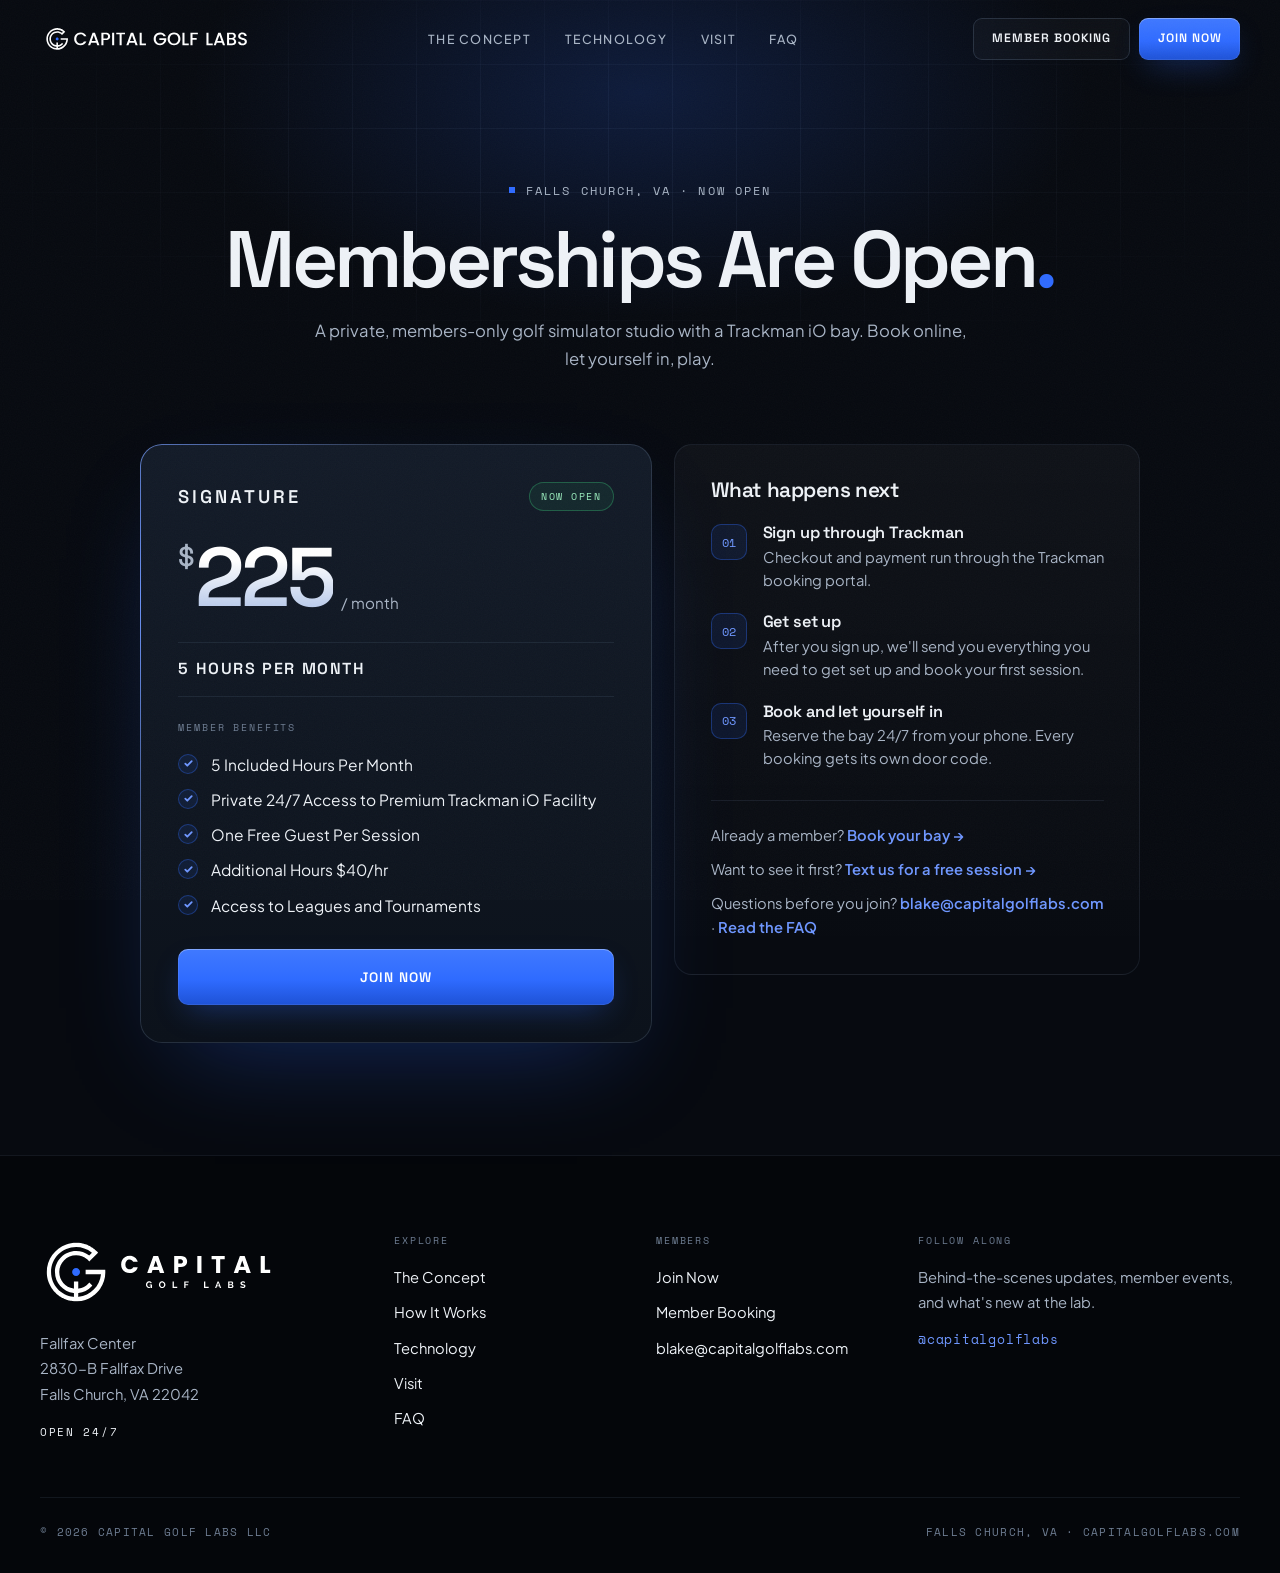
==== commit 577eb83b: "Free-visit CTA, studio photos, and a cleaner layout - Free first visit: "Text Us for a Free Session"" ====
--- a/join/index.html
+++ b/join/index.html
@@ -16,7 +16,7 @@
     <link rel="preconnect" href="https://fonts.googleapis.com">
     <link rel="preconnect" href="https://fonts.gstatic.com" crossorigin>
     <link href="https://fonts.googleapis.com/css2?family=Plus+Jakarta+Sans:ital,wght@0,300;0,400;0,500;0,600;0,700;1,400&family=Space+Grotesk:wght@400;500;600;700&family=Space+Mono:wght@400;700&display=swap" rel="stylesheet">
-    <link rel="stylesheet" href="../static/css/style.css?v=202610182249">
+    <link rel="stylesheet" href="../static/css/style.css?v=202610231816">
     <!-- Google tag (gtag.js) -->
     <script async src="https://www.googletagmanager.com/gtag/js?id=G-GBLS1ZX0RX"></script>
     <script>
@@ -25,8 +25,8 @@
       gtag('js', new Date());
       gtag('config', 'G-GBLS1ZX0RX');
     </script>
-    <script defer src="../static/js/analytics.js?v=202610182249"></script>
-    <script defer src="../static/js/site.js?v=202610182249"></script>
+    <script defer src="../static/js/analytics.js?v=202610231816"></script>
+    <script defer src="../static/js/site.js?v=202610231816"></script>
     <link rel="canonical" href="https://capitalgolflabs.com/join/">
     <meta property="og:type" content="website">
     <meta property="og:site_name" content="Capital Golf Labs">
@@ -103,7 +103,7 @@
         <article class="plan hero-in" id="founding" style="--d:.4s">
             <div class="plan-top">
                 <h2 class="plan-name">Signature</h2>
-                <span class="plan-status"><span class="live-dot"></span>Now Open</span>
+                <span class="plan-status">Now Open</span>
             </div>
             <div class="plan-price"><span class="cur">$</span><span class="amount">225</span><span class="per">/ month</span></div>
             <div class="plan-hours">5 Hours per Month</div>
@@ -120,7 +120,7 @@
             <a class="plan-proof" data-rv-inline hidden href="#" target="_blank" rel="noopener"></a>
         </article>
 
-        <aside class="join-next card hud hud--on hero-in" style="--d:.5s">
+        <aside class="join-next card hero-in" style="--d:.5s">
             <h3>What happens next</h3>
             <ol class="steps">
                 <li>
@@ -138,6 +138,7 @@
             </ol>
             <div class="join-notes">
                 <p>Already a member? <a href="https://booking.trackmangolf.com/venues/falls-church/booking/falls-church-simulator" target="_blank" rel="noopener">Book your bay →</a></p>
+                <p class="join-try">Want to see it first? <a href="sms:+13015806496?&amp;body=Hi%21%20I%27d%20like%20to%20come%20check%20out%20Capital%20Golf%20Labs%20with%20a%20free%20session.">Text us for a free session &rarr;</a></p>
                 <p>Questions before you join? <a href="mailto:blake@capitalgolflabs.com">blake@capitalgolflabs.com</a> &middot; <a href="../faq.html">Read the FAQ</a></p>
             </div>
         </aside>
@@ -161,7 +162,7 @@
             <div class="footer-brand">
                 <img src="../static/img/logo/cgl-logo-horizontal.svg" alt="Capital Golf Labs" width="237" height="72" loading="lazy">
                 <address>Fallfax Center<br>2830-B Fallfax Drive<br>Falls Church, VA 22042</address>
-                <span class="open-pill"><span class="live-dot"></span>Open 24/7</span>
+                <span class="footer-hours">Open 24/7</span>
             </div>
             <div class="footer-col">
                 <h4>Explore</h4>
--- a/static/css/style.css
+++ b/static/css/style.css
@@ -80,7 +80,7 @@
     inset: 0;
     z-index: 1000;
     pointer-events: none;
-    opacity: 0.045;
+    opacity: 0.03;
     background-image: url("data:image/svg+xml,%3Csvg xmlns='http://www.w3.org/2000/svg' width='160' height='160'%3E%3Cfilter id='n'%3E%3CfeTurbulence type='fractalNoise' baseFrequency='.85' numOctaves='3' stitchTiles='stitch'/%3E%3C/filter%3E%3Crect width='100%25' height='100%25' filter='url(%23n)'/%3E%3C/svg%3E");
 }
 
@@ -151,7 +151,6 @@
     width: 6px;
     height: 6px;
     background: var(--blue);
-    box-shadow: 0 0 12px var(--blue);
     flex: none;
 }
 .eyebrow b { color: var(--blue-hi); font-weight: 400; }
@@ -293,44 +292,8 @@
 .card > * { position: relative; z-index: 1; }
 
 /* Viewfinder corner ticks, inset from the card edge */
-.hud::after {
-    content: '';
-    position: absolute;
-    inset: 10px;
-    z-index: 2;
-    pointer-events: none;
-    --c: rgba(111, 151, 255, 0.7);
-    --s: 12px;
-    background:
-        linear-gradient(var(--c), var(--c)) 0 0 / var(--s) 1px,
-        linear-gradient(var(--c), var(--c)) 0 0 / 1px var(--s),
-        linear-gradient(var(--c), var(--c)) 100% 0 / var(--s) 1px,
-        linear-gradient(var(--c), var(--c)) 100% 0 / 1px var(--s),
-        linear-gradient(var(--c), var(--c)) 0 100% / var(--s) 1px,
-        linear-gradient(var(--c), var(--c)) 0 100% / 1px var(--s),
-        linear-gradient(var(--c), var(--c)) 100% 100% / var(--s) 1px,
-        linear-gradient(var(--c), var(--c)) 100% 100% / 1px var(--s);
-    background-repeat: no-repeat;
-    opacity: 0;
-    transform: scale(1.04);
-    transition: opacity 0.45s var(--ease), transform 0.45s var(--ease);
-}
-.hud:hover::after, .hud--on::after { opacity: 1; transform: none; }
 
 /* Soft blue light that follows the cursor */
-.spot::before {
-    content: '';
-    position: absolute;
-    inset: 0;
-    z-index: 0;
-    border-radius: inherit;
-    pointer-events: none;
-    background: radial-gradient(420px circle at var(--mx, 50%) var(--my, -30%), rgba(47, 107, 255, 0.15), transparent 45%);
-    opacity: 0;
-    transition: opacity 0.4s;
-}
-.spot:hover::before { opacity: 1; }
-.spot:hover { border-color: var(--line-2); }
 
 /* =========================================================
    NAV
@@ -560,20 +523,6 @@
 
 .hero-ctas { display: flex; flex-wrap: wrap; gap: 0.8rem; margin-top: 2.5rem; }
 
-.hero-specs {
-    display: flex;
-    flex-wrap: wrap;
-    gap: 0.7rem 1.7rem;
-    margin-top: 2.8rem;
-    font-family: var(--f-mono);
-    font-size: 0.68rem;
-    letter-spacing: 0.16em;
-    text-transform: uppercase;
-    color: var(--text-3);
-}
-.hero-specs span { display: inline-flex; align-items: center; gap: 0.55rem; }
-.hero-specs span::before { content: ''; width: 4px; height: 4px; background: var(--blue-hi); }
-
 /* Load-in for hero content */
 .js .hero-in {
     opacity: 0;
@@ -585,96 +534,6 @@
 @keyframes hero-in { to { opacity: 1; transform: none; filter: none; } }
 
 /* Scroll cue */
-.scroll-cue {
-    position: absolute;
-    left: 50%;
-    bottom: 2rem;
-    transform: translateX(-50%);
-    display: flex;
-    flex-direction: column;
-    align-items: center;
-    gap: 0.6rem;
-    font-family: var(--f-mono);
-    font-size: 0.6rem;
-    letter-spacing: 0.3em;
-    color: var(--text-3);
-}
-.scroll-cue i {
-    width: 1px;
-    height: 38px;
-    background: linear-gradient(var(--blue-hi), transparent);
-    animation: cue 2.2s var(--ease-io) infinite;
-    transform-origin: top;
-}
-@keyframes cue {
-    0%   { transform: scaleY(0); opacity: 1; }
-    60%  { transform: scaleY(1); opacity: 1; }
-    100% { transform: scaleY(1); opacity: 0; }
-}
-
-/* =========================================================
-   TICKER
-   ========================================================= */
-.ticker {
-    position: relative;
-    display: flex;
-    align-items: stretch;
-    height: 58px;
-    background: var(--ink-0);
-    border-block: 1px solid var(--line);
-    overflow: hidden;
-}
-.ticker-tag {
-    position: relative;
-    z-index: 2;
-    flex: none;
-    display: flex;
-    align-items: center;
-    gap: 0.6rem;
-    padding: 0 1.3rem 0 var(--gutter);
-    border-right: 1px solid var(--line);
-    background: var(--ink-0);
-    font-family: var(--f-mono);
-    font-size: 0.64rem;
-    letter-spacing: 0.18em;
-    text-transform: uppercase;
-    color: var(--text-2);
-}
-.ticker-viewport {
-    flex: 1;
-    overflow: hidden;
-    -webkit-mask-image: linear-gradient(90deg, transparent, #000 5%, #000 95%, transparent);
-            mask-image: linear-gradient(90deg, transparent, #000 5%, #000 95%, transparent);
-}
-.ticker-track {
-    display: flex;
-    height: 100%;
-    width: max-content;
-    animation: ticker 48s linear infinite;
-}
-.ticker:hover .ticker-track { animation-play-state: paused; }
-.ticker-item {
-    display: inline-flex;
-    align-items: center;
-    gap: 0.7rem;
-    padding: 0 1.8rem;
-    border-right: 1px solid var(--line);
-}
-.ticker-label {
-    font-family: var(--f-mono);
-    font-size: 0.62rem;
-    letter-spacing: 0.16em;
-    text-transform: uppercase;
-    color: var(--text-3);
-}
-.ticker-val {
-    font-family: var(--f-display);
-    font-size: 1rem;
-    font-weight: 600;
-    color: var(--text);
-    font-variant-numeric: tabular-nums;
-}
-@keyframes ticker { to { transform: translateX(-50%); } }
 
 /* =========================================================
    CONCEPT
@@ -683,7 +542,6 @@
 .concept-card {
     display: flex;
     flex-direction: column;
-    min-height: 290px;
     padding: 1.9rem 1.8rem 2rem;
 }
 .cc-top { display: flex; align-items: center; justify-content: space-between; }
@@ -698,8 +556,7 @@
     color: var(--blue-hi);
 }
 .cc-icon svg { width: 22px; height: 22px; }
-.cc-idx { font-family: var(--f-mono); font-size: 0.7rem; letter-spacing: 0.14em; color: var(--text-3); }
-.concept-card h3 { margin-top: 3.2rem; font-size: 1.4rem; letter-spacing: -0.02em; }
+.concept-card h3 { margin-top: 1.6rem; font-size: 1.4rem; letter-spacing: -0.02em; }
 .concept-card p { margin-top: 0.7rem; color: var(--text-2); font-size: 0.98rem; }
 .concept-card strong { color: var(--text); font-weight: 600; }
 
@@ -737,6 +594,77 @@
 .tl-step p { color: var(--text-2); font-size: 0.97rem; max-width: 340px; }
 
 /* =========================================================
+   INSIDE THE LAB — compact photo carousel
+   ========================================================= */
+.in-nav { display: flex; gap: 0.5rem; }
+.in-track {
+    display: grid;
+    grid-auto-flow: column;
+    grid-auto-columns: calc((100% - 2rem) / 3);
+    gap: 1rem;
+    overflow-x: auto;
+    scroll-snap-type: x mandatory;
+    scroll-behavior: smooth;
+    scrollbar-width: none;
+    outline-offset: 6px;
+}
+.in-track::-webkit-scrollbar { display: none; }
+.in-card {
+    position: relative;
+    margin: 0;
+    scroll-snap-align: start;
+    overflow: hidden;
+    border-radius: 14px;
+    border: 1px solid var(--line-2);
+    background: var(--ink-3);
+}
+.in-card img { width: 100%; aspect-ratio: 3 / 2; object-fit: cover; transition: transform 0.8s var(--ease); }
+.in-card:hover img { transform: scale(1.04); }
+.in-card figcaption {
+    position: absolute;
+    left: 0.75rem;
+    bottom: 0.75rem;
+    display: inline-flex;
+    align-items: center;
+    gap: 0.5rem;
+    padding: 0.38rem 0.65rem;
+    border-radius: 7px;
+    border: 1px solid var(--line-2);
+    background: rgba(4, 6, 10, 0.72);
+    font-family: var(--f-mono);
+    font-size: 0.62rem;
+    letter-spacing: 0.16em;
+    text-transform: uppercase;
+    color: var(--text);
+}
+.in-card figcaption .mono { color: var(--blue-hi); font-size: 0.62rem; }
+.in-dots { display: none; justify-content: center; gap: 0.4rem; margin-top: 1rem; }
+.in-dots i { width: 6px; height: 6px; border-radius: 50%; background: var(--line-3); transition: background 0.3s, width 0.3s; }
+.in-dots i.on { width: 18px; border-radius: 3px; background: var(--blue); }
+
+.hero-try {
+    display: inline-flex;
+    align-items: center;
+    gap: 0.75rem;
+    margin-top: 1.4rem;
+    padding: 0.8rem 1.25rem;
+    border-radius: 999px;
+    border: 1px solid rgba(111, 151, 255, 0.4);
+    background: rgba(47, 107, 255, 0.12);
+    -webkit-backdrop-filter: blur(10px);
+            backdrop-filter: blur(10px);
+    font-size: 1.05rem;
+    color: var(--text-2);
+    transition: background 0.25s, border-color 0.25s, color 0.25s;
+}
+.hero-try b { color: var(--text); font-weight: 600; }
+.hero-try-arrow { color: var(--blue-hi); transition: transform 0.25s var(--ease); }
+.hero-try:hover { background: rgba(47, 107, 255, 0.2); border-color: var(--blue-hi); color: var(--text); }
+.hero-try:hover .hero-try-arrow { transform: translateX(3px); }
+.mobile-try { display: block; text-align: center; padding-top: 0.4rem; color: var(--blue-hi); font-weight: 600; }
+.join-try a { font-weight: 700; }
+
+/* =========================================================
    TECHNOLOGY
    ========================================================= */
 .tech-banner {
@@ -820,20 +748,6 @@
     align-items: center;
     margin-top: clamp(4rem, 8vw, 6rem);
 }
-
-.spec-list { margin-top: 2.2rem; border-top: 1px solid var(--line); }
-.spec-list li {
-    display: flex;
-    align-items: baseline;
-    gap: 1.2rem;
-    padding: 1rem 0;
-    border-bottom: 1px solid var(--line);
-    color: var(--text);
-    font-size: 0.98rem;
-    transition: padding 0.3s var(--ease);
-}
-.spec-list li:hover { padding-left: 0.4rem; }
-.spec-list .mono { flex: none; width: 2.2rem; color: var(--blue-hi); font-size: 0.66rem; }
 
 /* Data readouts (Shot Lab): small mono label over a big number + unit */
 .rd-label {
@@ -1052,18 +966,36 @@
 .plan-proof b { color: var(--text); font-weight: 600; }
 .plan-proof:hover { color: var(--text); }
 
-.soon { display: flex; flex-wrap: wrap; align-items: center; gap: 0.5rem 0.7rem; margin-top: 1.2rem; }
-.soon-label { font-family: var(--f-mono); font-size: 0.6rem; letter-spacing: 0.16em; text-transform: uppercase; color: var(--blue-hi); }
-.soon-list { display: flex; flex-wrap: wrap; gap: 0.4rem; }
-.soon-list li { padding: 0.3rem 0.65rem; border-radius: 999px; border: 1px dashed var(--line-3); font-size: 0.78rem; color: var(--text-2); }
-
 /* Updates form card */
 .updates { padding: clamp(1.8rem, 3.5vw, 2.4rem); }
 .updates h3 { font-size: 1.6rem; letter-spacing: -0.02em; }
 .updates > p { margin-top: 0.6rem; color: var(--text-2); }
 
 .waitlist-form { display: grid; gap: 1rem; margin-top: 1.8rem; }
-.updates-toggle { display: none; margin-top: 1.4rem; }
+/* Free-visit card beside the plan */
+.try-card {
+    display: flex;
+    flex-direction: column;
+    justify-content: center;
+    padding: clamp(1.8rem, 3.5vw, 2.4rem);
+    border-radius: 22px;
+    border: 1px solid var(--line-2);
+    background: linear-gradient(180deg, rgba(255, 255, 255, 0.035), rgba(255, 255, 255, 0.008));
+}
+.try-card h3 { margin-top: 1rem; font-size: clamp(1.5rem, 2.6vw, 2rem); letter-spacing: -0.025em; line-height: 1.15; }
+.try-card p { margin-top: 0.8rem; color: var(--text-2); }
+.try-actions { display: grid; gap: 0.65rem; margin-top: 1.8rem; }
+.try-actions .btn { --h: 54px; }
+.try-number { margin-top: 0.2rem; text-align: center; font-size: 0.9rem; color: var(--text-3); }
+.try-number a { color: var(--text); font-weight: 600; }
+
+/* Updates: one quiet line + button; the form opens on demand */
+.updates { max-width: 640px; margin: 2.5rem auto 0; text-align: center; }
+.updates-line { color: var(--text-2); }
+.updates-toggle { margin-top: 0.9rem; }
+.updates .waitlist-form { text-align: left; }
+.updates:not(.is-open) .waitlist-form { display: none; }
+.updates.is-open .updates-toggle, .updates.is-open .updates-line { display: none; }
 .form-row { display: grid; gap: 1rem; }
 .form-field { display: flex; flex-direction: column; gap: 0.5rem; }
 .form-field label {
@@ -1155,7 +1087,7 @@
 .partner-cell img { max-height: 36px; max-width: 100%; width: auto; opacity: 0.9; }
 .partner-cell--carls img { max-height: 58px; filter: brightness(0) invert(1); opacity: 0.85; }
 .partner-feature {
-    width: min(520px, 100%);
+    width: min(380px, 100%);
     margin: 1.2rem auto 0;
     overflow: hidden;
     border-radius: 18px;
@@ -1317,58 +1249,7 @@
     box-shadow: inset 0 0 80px 10px rgba(4, 6, 10, 0.55);
     border-radius: inherit;
 }
-.map-badge {
-    position: absolute;
-    right: 1rem;
-    top: 1rem;
-    z-index: 3;
-    display: inline-flex;
-    align-items: center;
-    gap: 0.6rem;
-    padding: 0.45rem 0.85rem;
-    border-radius: 999px;
-    border: 1px solid var(--line-2);
-    background: rgba(4, 6, 10, 0.78);
-    -webkit-backdrop-filter: blur(10px);
-            backdrop-filter: blur(10px);
-    font-family: var(--f-mono);
-    font-size: 0.62rem;
-    letter-spacing: 0.14em;
-    text-transform: uppercase;
-    color: var(--text);
-    pointer-events: none;
-}
-
-/* =========================================================
-   CTA BAND
-   ========================================================= */
-.cta-band {
-    position: relative;
-    overflow: hidden;
-    padding-block: clamp(5.5rem, 11vw, 9rem);
-    background: var(--ink-0);
-    border-top: 1px solid var(--line);
-    text-align: center;
-}
-.cta-band .bg-grid {
-    -webkit-mask-image: radial-gradient(ellipse 60% 70% at 50% 100%, #000 20%, transparent 70%);
-            mask-image: radial-gradient(ellipse 60% 70% at 50% 100%, #000 20%, transparent 70%);
-}
-.cta-glow {
-    position: absolute;
-    left: 50%;
-    bottom: -45%;
-    width: min(900px, 120vw);
-    aspect-ratio: 2 / 1;
-    transform: translateX(-50%);
-    border-radius: 50%;
-    background: radial-gradient(closest-side, rgba(47, 107, 255, 0.35), transparent);
-    filter: blur(20px);
-    pointer-events: none;
-}
-.cta-band .eyebrow { justify-content: center; }
-.cta-title { margin-top: 1.2rem; font-size: clamp(2.6rem, 7vw, 5.4rem); letter-spacing: -0.045em; line-height: 0.98; }
-.cta-band p { margin: 1.3rem auto 0; max-width: 46ch; color: var(--text-2); font-size: clamp(1rem, 1.3vw, 1.12rem); }
+
 .cta-actions { display: flex; flex-wrap: wrap; justify-content: center; gap: 0.8rem; margin-top: 2.4rem; }
 
 /* =========================================================
@@ -1385,20 +1266,8 @@
 .footer-top { display: grid; gap: 2.5rem; }
 .footer-brand img { height: 72px; width: auto; }
 .footer-brand address { margin-top: 1.4rem; font-style: normal; line-height: 1.75; color: var(--text-2); }
-.open-pill {
-    display: inline-flex;
-    align-items: center;
-    gap: 0.6rem;
-    margin-top: 1.3rem;
-    padding: 0.4rem 0.8rem;
-    border-radius: 999px;
-    border: 1px solid var(--line-2);
-    font-family: var(--f-mono);
-    font-size: 0.62rem;
-    letter-spacing: 0.16em;
-    text-transform: uppercase;
-    color: var(--text);
-}
+.footer-hours { display: block; margin-top: 1rem; font-family: var(--f-mono); font-size: 0.66rem; letter-spacing: 0.16em; text-transform: uppercase; color: var(--text); }
+
 .footer-col h4 {
     margin-bottom: 1.1rem;
     font-family: var(--f-mono);
@@ -1608,18 +1477,6 @@
         height: 1px;
         background: linear-gradient(90deg, var(--line-2), var(--blue), var(--line-2));
     }
-    /* A pulse of light travelling along the line */
-    .timeline::after {
-        content: '';
-        position: absolute;
-        top: 25px;
-        left: 16.66%;
-        width: 70px;
-        height: 5px;
-        border-radius: 5px;
-        background: radial-gradient(closest-side, #d6e3ff, rgba(111, 151, 255, 0));
-        animation: signal 3.6s var(--ease-io) infinite;
-    }
     .tl-step { padding-left: 0; text-align: center; }
     .tl-node { position: relative; margin: 0 auto 1.7rem; }
     .tl-step p { margin-inline: auto; }
@@ -1649,13 +1506,6 @@
     .concept-card { scroll-snap-align: start; }
 }
 
-@keyframes signal {
-    0%   { left: 16.66%; opacity: 0; }
-    15%  { opacity: 1; }
-    85%  { opacity: 1; }
-    100% { left: calc(83.33% - 70px); opacity: 0; }
-}
-
 @media (min-width: 960px) {
     .nav-links, .nav-ctas { display: flex; }
     .hamburger, .mobile-menu { display: none; }
@@ -1667,8 +1517,6 @@
     .faq-layout { grid-template-columns: 1fr 300px; gap: 4rem; }
     .faq-aside { position: sticky; top: calc(var(--nav-h) + 1.5rem); }
 }
-
-
 
 /* Shot Lab: four data columns only where each box has room (full-width card, or wide desktop) */
 @media (min-width: 560px) and (max-width: 959px), (min-width: 1200px) {
@@ -1687,7 +1535,7 @@
     .hero-sub { margin-top: 0.8rem; font-size: 0.98rem; line-height: 1.6; }
     .hero-ctas { margin-top: 1.3rem; gap: 0.6rem; }
     .hero-ctas .btn { --h: 50px; }
-    .ticker { display: none; } /* data strip: desktop/tablet only */
+ /* data strip: desktop/tablet only */
     /* bay enclosure centred: it spans 46%-85% of the image, centre 65.7%; at 210% zoom that is position 80% */
     .hero-media { background-size: 210% auto; background-position: 80% calc(var(--nav-h) - 24vw); background-color: var(--ink-0); }
     .hero::before {
@@ -1695,23 +1543,20 @@
     }
     .hero .bg-grid { opacity: 0.3; }
     .hero-ctas .btn { flex: 1 1 100%; }
-    .scroll-cue { display: none; }
-    .ticker-tag { display: none; }
     .sl-tab { font-size: 0.68rem; letter-spacing: 0.02em; }
     .faq-answer { padding: 0 0.2rem 1.5rem 3.2rem; }
     .partner-cell { height: 96px; padding: 1rem; }
+    .in-nav { display: none; }
+    .in-track { grid-auto-columns: 86%; gap: 0.7rem; margin-inline: calc(-1 * var(--gutter)); padding-inline: var(--gutter); scroll-padding-inline: var(--gutter); }
+    .in-dots { display: flex; }
+    .hero-try { display: flex; width: 100%; margin-top: 0.75rem; font-size: 0.98rem; }
+    .hero-try-arrow { margin-left: auto; }
     .map-frame { min-height: 260px; }
     .visit-card { padding: 1.5rem; }
     .visit-list { margin: 1.3rem 0 1.5rem; }
     .visit-list li { padding: 0.75rem 0; }
-    .updates-toggle { display: flex; }
-    .updates:not(.is-open) .waitlist-form { display: none; }
-    .updates.is-open .updates-toggle { display: none; }
-    .spec-list { margin-top: 1.6rem; }
-    .spec-list li { padding: 0.75rem 0; font-size: 0.94rem; }
     .footer-top .footer-col:nth-child(2) { display: none; }
     .footer-bottom { margin-top: 2.2rem; }
-    .map-badge { display: none; }
     .visit-actions .btn { flex: 1 1 auto; }
     .rv-nav { display: none; }
     .rv-summary { padding: 1.2rem; }
@@ -1722,7 +1567,6 @@
     .section { padding-block: 3.75rem; }
     .tech-section { padding-top: 0; }
     .section-head { margin-bottom: 2rem; }
-    .cta-band { padding-block: 4.5rem; }
     .tech-banner { height: 220px; }
     .stats { margin-top: -2.4rem; }
     .stat { padding: 1.1rem 0.45rem; }
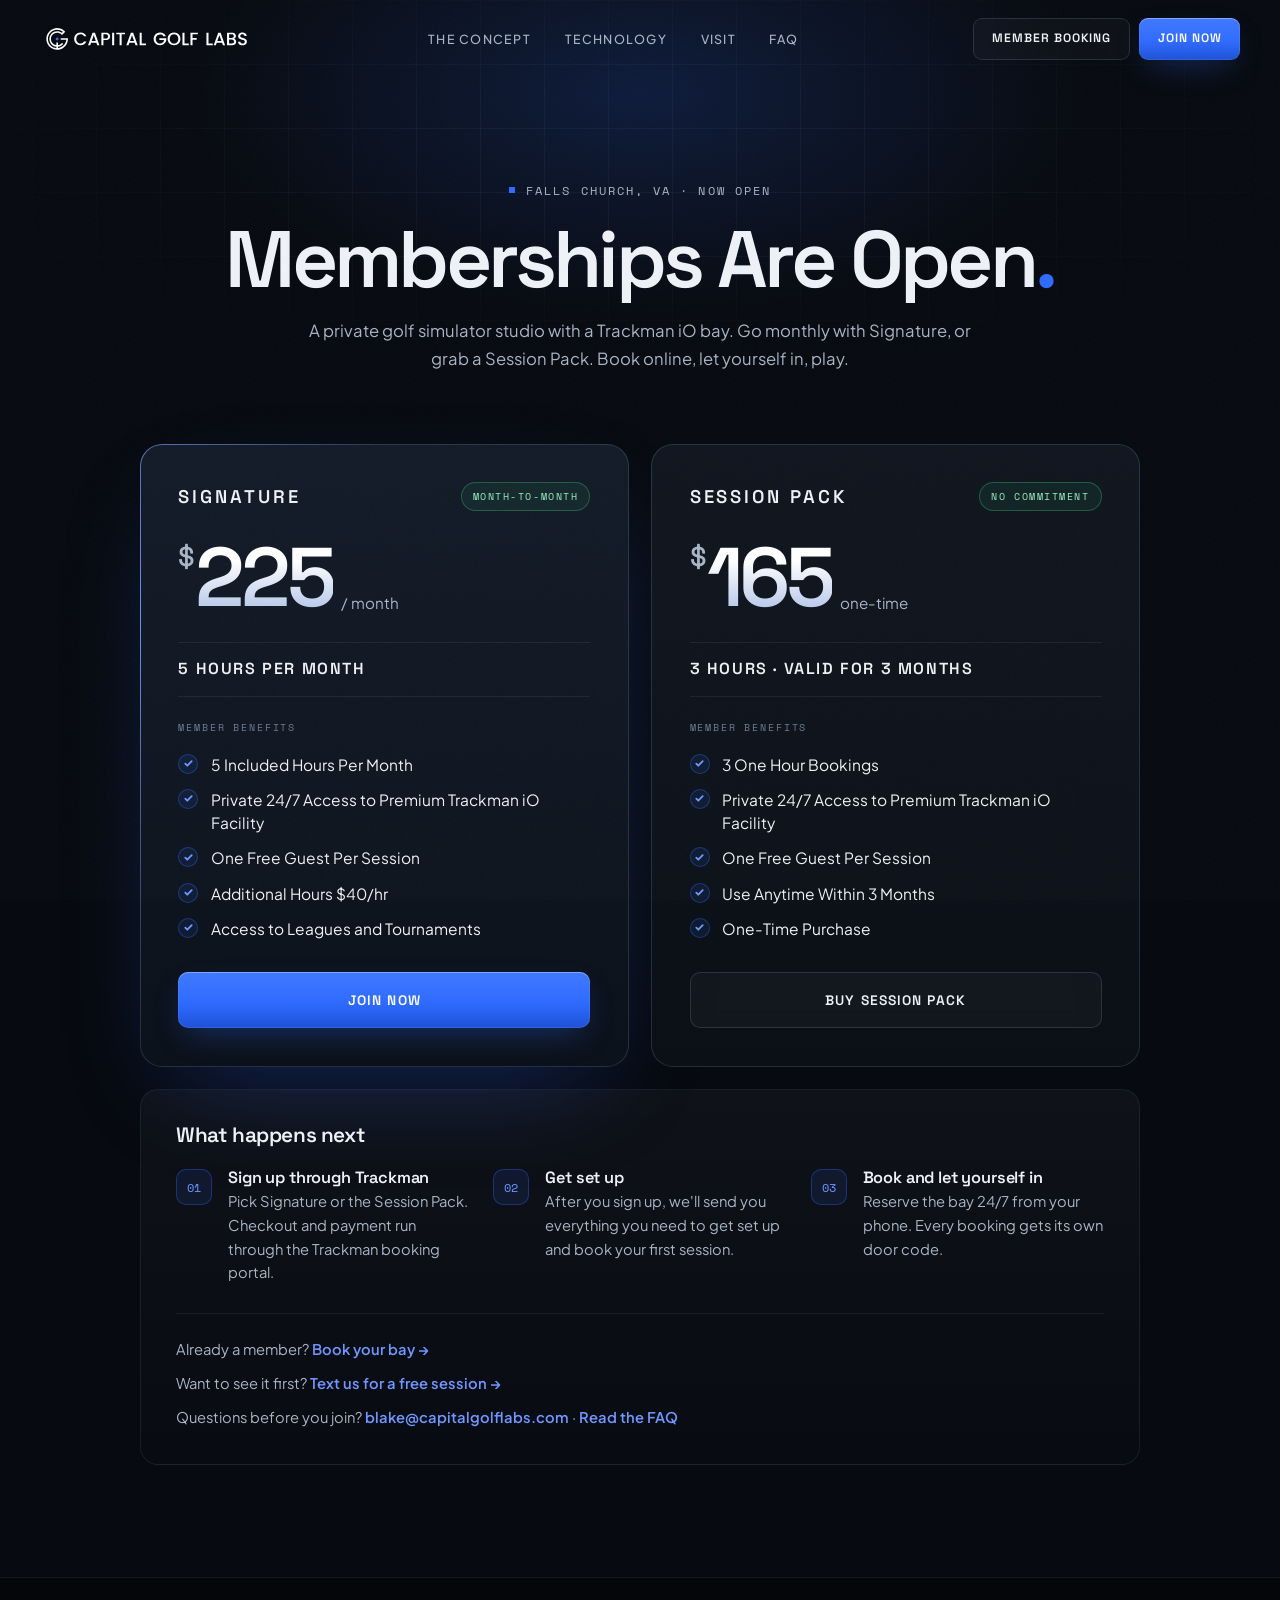
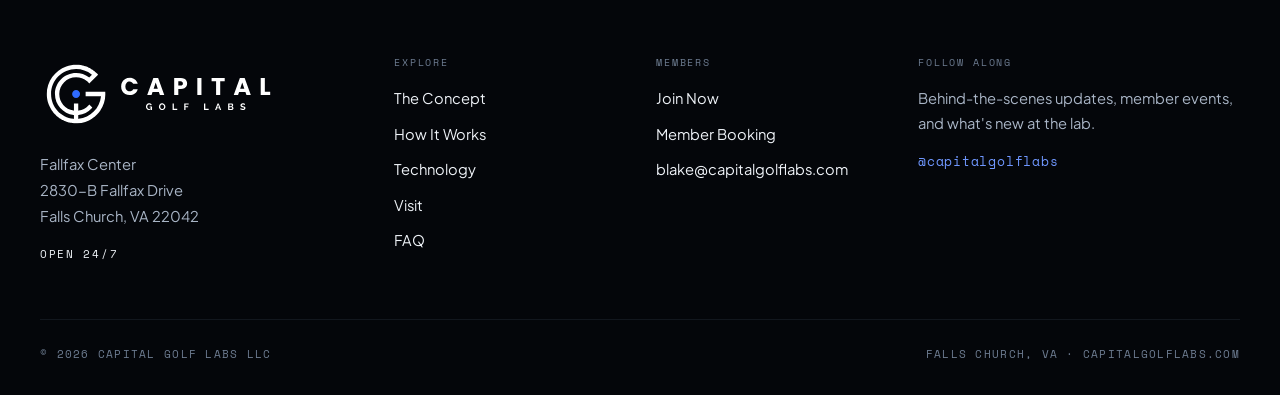
==== commit 68bc0268: "Add Session Pack plan alongside Signature - Session Pack card ($165 one-time, 3 hours, valid 3 month" ====
--- a/join/index.html
+++ b/join/index.html
@@ -10,13 +10,13 @@
     <meta charset="UTF-8">
     <meta name="viewport" content="width=device-width, initial-scale=1.0, viewport-fit=cover">
     <meta name="theme-color" content="#04060a">
-    <meta name="description" content="Memberships are open at Capital Golf Labs — a private, members-only Trackman iO studio in Falls Church, VA. Now open. $225/month.">
+    <meta name="description" content="Memberships are open at Capital Golf Labs — a private Trackman iO studio in Falls Church, VA. Signature $225/month, or a $165 Session Pack (3 hours, use within 3 months).">
     <title>Memberships | Capital Golf Labs</title>
     <script>document.documentElement.classList.add('js');</script>
     <link rel="preconnect" href="https://fonts.googleapis.com">
     <link rel="preconnect" href="https://fonts.gstatic.com" crossorigin>
     <link href="https://fonts.googleapis.com/css2?family=Plus+Jakarta+Sans:ital,wght@0,300;0,400;0,500;0,600;0,700;1,400&family=Space+Grotesk:wght@400;500;600;700&family=Space+Mono:wght@400;700&display=swap" rel="stylesheet">
-    <link rel="stylesheet" href="../static/css/style.css?v=202610231816">
+    <link rel="stylesheet" href="../static/css/style.css?v=202610292111">
     <!-- Google tag (gtag.js) -->
     <script async src="https://www.googletagmanager.com/gtag/js?id=G-GBLS1ZX0RX"></script>
     <script>
@@ -25,8 +25,8 @@
       gtag('js', new Date());
       gtag('config', 'G-GBLS1ZX0RX');
     </script>
-    <script defer src="../static/js/analytics.js?v=202610231816"></script>
-    <script defer src="../static/js/site.js?v=202610231816"></script>
+    <script defer src="../static/js/analytics.js?v=202610292111"></script>
+    <script defer src="../static/js/site.js?v=202610292111"></script>
     <link rel="canonical" href="https://capitalgolflabs.com/join/">
     <meta property="og:type" content="website">
     <meta property="og:site_name" content="Capital Golf Labs">
@@ -91,7 +91,7 @@
     <div class="container">
         <span class="eyebrow hero-in" style="--d:.1s">Falls Church, VA &middot; Now Open</span>
         <h1 class="page-title hero-in" style="--d:.2s">Memberships Are Open<span class="accent">.</span></h1>
-        <p class="hero-in" style="--d:.3s">A private, members-only golf simulator studio with a Trackman iO bay. Book online, let yourself in, play.</p>
+        <p class="hero-in" style="--d:.3s">A private golf simulator studio with a Trackman iO bay. Go monthly with Signature, or grab a Session Pack. Book online, let yourself in, play.</p>
     </div>
 </header>
 
@@ -103,7 +103,7 @@
         <article class="plan hero-in" id="founding" style="--d:.4s">
             <div class="plan-top">
                 <h2 class="plan-name">Signature</h2>
-                <span class="plan-status">Now Open</span>
+                <span class="plan-status">Month-to-Month</span>
             </div>
             <div class="plan-price"><span class="cur">$</span><span class="amount">225</span><span class="per">/ month</span></div>
             <div class="plan-hours">5 Hours per Month</div>
@@ -117,15 +117,36 @@
             </ul>
             <!-- MEMBERSHIP CTA: when spots fill, swap this href back to the waitlist: ../index.html#reserve -->
             <a href="https://booking.trackmangolf.com/venues/falls-church/memberships" class="btn btn-primary btn-block">Join Now<svg class="btn-arrow" viewBox="0 0 16 16" fill="none" stroke="currentColor" stroke-width="1.8" stroke-linecap="round" stroke-linejoin="round" aria-hidden="true"><path d="M3 8h10M9 4l4 4-4 4"/></svg></a>
-            <a class="plan-proof" data-rv-inline hidden href="#" target="_blank" rel="noopener"></a>
         </article>
+
+        <!-- Session Pack: benefits match the Trackman tile word for word, same order -->
+        <article class="plan plan--alt hero-in" style="--d:.45s" id="session-pack">
+            <div class="plan-top">
+                <h2 class="plan-name">Session Pack</h2>
+                <span class="plan-status">No Commitment</span>
+            </div>
+            <div class="plan-price"><span class="cur">$</span><span class="amount">165</span><span class="per">one-time</span></div>
+            <div class="plan-hours">3 Hours &middot; Valid for 3 Months</div>
+            <div class="plan-benefits-label">Member Benefits</div>
+            <ul class="plan-list">
+                <li><span class="check"><svg viewBox="0 0 12 12" fill="none" stroke="currentColor" stroke-width="2" stroke-linecap="round" stroke-linejoin="round"><path d="M2.5 6.2l2.2 2.2 4.8-4.9"/></svg></span>3 One Hour Bookings</li>
+                <li><span class="check"><svg viewBox="0 0 12 12" fill="none" stroke="currentColor" stroke-width="2" stroke-linecap="round" stroke-linejoin="round"><path d="M2.5 6.2l2.2 2.2 4.8-4.9"/></svg></span>Private 24/7 Access to Premium Trackman iO Facility</li>
+                <li><span class="check"><svg viewBox="0 0 12 12" fill="none" stroke="currentColor" stroke-width="2" stroke-linecap="round" stroke-linejoin="round"><path d="M2.5 6.2l2.2 2.2 4.8-4.9"/></svg></span>One Free Guest Per Session</li>
+                <li><span class="check"><svg viewBox="0 0 12 12" fill="none" stroke="currentColor" stroke-width="2" stroke-linecap="round" stroke-linejoin="round"><path d="M2.5 6.2l2.2 2.2 4.8-4.9"/></svg></span>Use Anytime Within 3 Months</li>
+                <li><span class="check"><svg viewBox="0 0 12 12" fill="none" stroke="currentColor" stroke-width="2" stroke-linecap="round" stroke-linejoin="round"><path d="M2.5 6.2l2.2 2.2 4.8-4.9"/></svg></span>One-Time Purchase</li>
+            </ul>
+            <a href="https://booking.trackmangolf.com/venues/falls-church/memberships" class="btn btn-ghost btn-block">Buy Session Pack<svg class="btn-arrow" viewBox="0 0 16 16" fill="none" stroke="currentColor" stroke-width="1.8" stroke-linecap="round" stroke-linejoin="round" aria-hidden="true"><path d="M3 8h10M9 4l4 4-4 4"/></svg></a>
+        </article>
+
+        <!-- Google rating under both plans (filled by the reviews feed; hidden until it loads) -->
+        <a class="plan-proof plan-proof--row" data-rv-inline hidden href="#" target="_blank" rel="noopener"></a>
 
         <aside class="join-next card hero-in" style="--d:.5s">
             <h3>What happens next</h3>
             <ol class="steps">
                 <li>
                     <span class="step-n">01</span>
-                    <div><h4>Sign up through Trackman</h4><p>Checkout and payment run through the Trackman booking portal.</p></div>
+                    <div><h4>Sign up through Trackman</h4><p>Pick Signature or the Session Pack. Checkout and payment run through the Trackman booking portal.</p></div>
                 </li>
                 <li>
                     <span class="step-n">02</span>
--- a/static/css/style.css
+++ b/static/css/style.css
@@ -881,8 +881,12 @@
 }
 @keyframes orbit { to { --ang: 360deg; } }
 .plan > * { position: relative; }
+/* Second plan: same layout, quieter (no travelling edge light) */
+.plan--alt { background: linear-gradient(180deg, #10161f 0%, #0b1017 100%); box-shadow: inset 0 0 0 1px var(--line-2); }
+.plan--alt::before { display: none; }
 
 .plan-top { display: flex; align-items: center; justify-content: space-between; gap: 1rem; }
+.plan-status { white-space: nowrap; flex: none; }
 .plan-name {
     font-family: var(--f-display);
     font-size: 1.15rem;
@@ -964,6 +968,8 @@
 }
 .plan-proof .stars svg { width: 13px; height: 13px; }
 .plan-proof b { color: var(--text); font-weight: 600; }
+/* Rating line spanning both plan cards */
+.plan-proof--row { grid-column: 1 / -1; margin-top: 0.4rem; }
 .plan-proof:hover { color: var(--text); }
 
 /* Updates form card */
@@ -973,6 +979,7 @@
 
 .waitlist-form { display: grid; gap: 1rem; margin-top: 1.8rem; }
 /* Free-visit card beside the plan */
+.member-grid .try-card { grid-column: 1 / -1; }
 .try-card {
     display: flex;
     flex-direction: column;
@@ -1482,10 +1489,16 @@
     .tl-step p { margin-inline: auto; }
 
     .member-grid { grid-template-columns: 1fr 1fr; }
+    .member-grid .try-card { display: grid; grid-template-columns: 1.3fr 1fr; column-gap: 3rem; align-items: center; }
+    .member-grid .try-card .eyebrow, .member-grid .try-card h3, .member-grid .try-card p { grid-column: 1; }
+    .member-grid .try-card .eyebrow { justify-self: start; }
+    .member-grid .try-card .try-actions { grid-column: 2; grid-row: 1 / span 3; margin-top: 0; }
     .visit-grid { grid-template-columns: 0.85fr 1.15fr; }
     .partner-row { gap: 1rem; }
     .footer-top { grid-template-columns: 1.4fr 1fr 1fr 1.4fr; gap: 2rem; }
-    .join-grid { grid-template-columns: 1.1fr 1fr; }
+    .join-grid { grid-template-columns: 1fr 1fr; align-items: stretch; }
+    .join-next { grid-column: 1 / -1; }
+    .join-next .steps { grid-template-columns: repeat(3, 1fr); gap: 1.5rem; }
     .join-proof-cards { grid-template-columns: 1fr 1fr; }
 }
 
@@ -1546,6 +1559,8 @@
     .sl-tab { font-size: 0.68rem; letter-spacing: 0.02em; }
     .faq-answer { padding: 0 0.2rem 1.5rem 3.2rem; }
     .partner-cell { height: 96px; padding: 1rem; }
+    .plan-name { font-size: 1rem; letter-spacing: 0.12em; }
+    .plan-status { padding: 0.28rem 0.55rem; font-size: 0.55rem; letter-spacing: 0.12em; }
     .in-nav { display: none; }
     .in-track { grid-auto-columns: 86%; gap: 0.7rem; margin-inline: calc(-1 * var(--gutter)); padding-inline: var(--gutter); scroll-padding-inline: var(--gutter); }
     .in-dots { display: flex; }
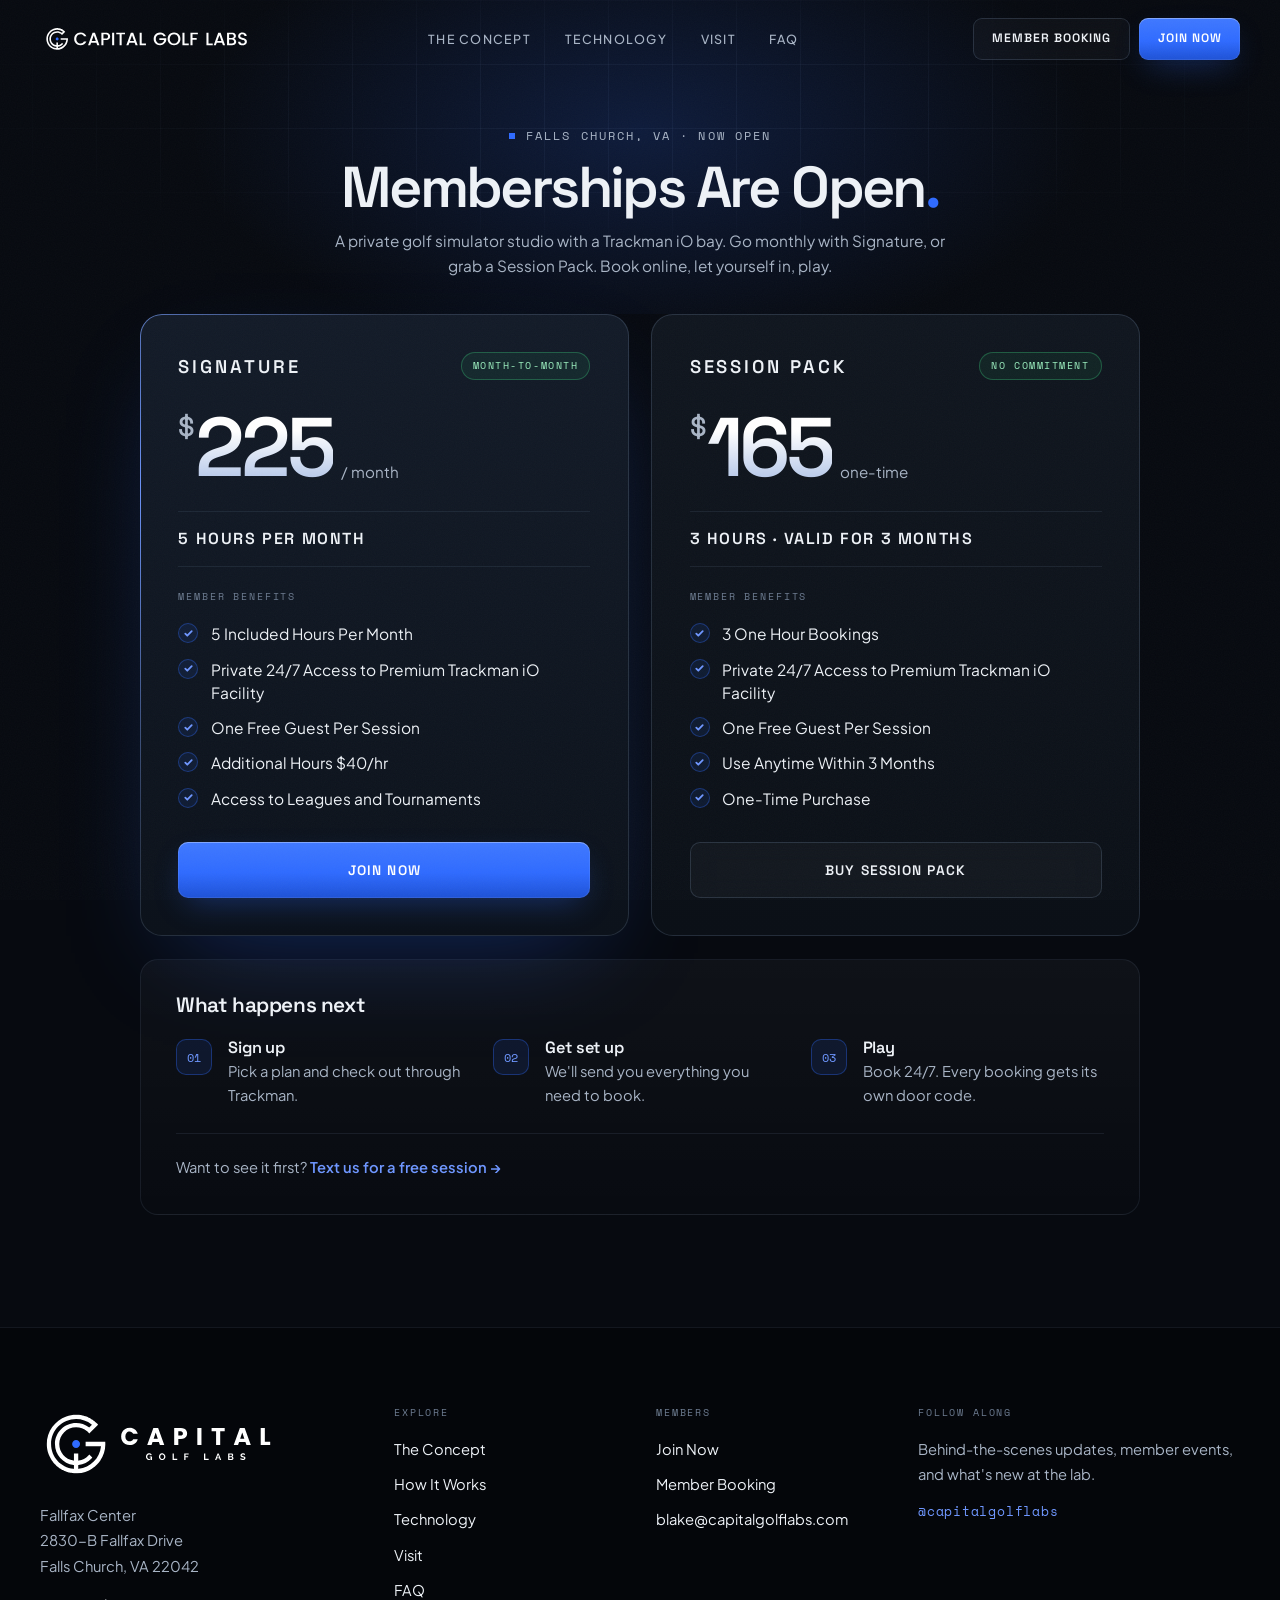
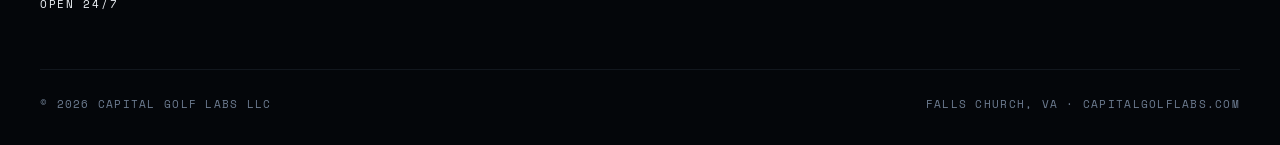
==== commit 953d5bd8: "Join Now lands on the plans; simpler "What happens next" - Every Join Now link goes to /join/#plans," ====
--- a/join/index.html
+++ b/join/index.html
@@ -16,7 +16,7 @@
     <link rel="preconnect" href="https://fonts.googleapis.com">
     <link rel="preconnect" href="https://fonts.gstatic.com" crossorigin>
     <link href="https://fonts.googleapis.com/css2?family=Plus+Jakarta+Sans:ital,wght@0,300;0,400;0,500;0,600;0,700;1,400&family=Space+Grotesk:wght@400;500;600;700&family=Space+Mono:wght@400;700&display=swap" rel="stylesheet">
-    <link rel="stylesheet" href="../static/css/style.css?v=202610292111">
+    <link rel="stylesheet" href="../static/css/style.css?v=202611061523">
     <!-- Google tag (gtag.js) -->
     <script async src="https://www.googletagmanager.com/gtag/js?id=G-GBLS1ZX0RX"></script>
     <script>
@@ -25,8 +25,8 @@
       gtag('js', new Date());
       gtag('config', 'G-GBLS1ZX0RX');
     </script>
-    <script defer src="../static/js/analytics.js?v=202610292111"></script>
-    <script defer src="../static/js/site.js?v=202610292111"></script>
+    <script defer src="../static/js/analytics.js?v=202611061523"></script>
+    <script defer src="../static/js/site.js?v=202611061523"></script>
     <link rel="canonical" href="https://capitalgolflabs.com/join/">
     <meta property="og:type" content="website">
     <meta property="og:site_name" content="Capital Golf Labs">
@@ -59,7 +59,7 @@
 
         <div class="nav-ctas">
             <a href="https://booking.trackmangolf.com/venues/falls-church/booking/falls-church-simulator" class="btn btn-ghost btn-sm" target="_blank" rel="noopener">Member Booking</a>
-            <a href="#founding" class="btn btn-primary btn-sm">Join Now</a>
+            <a href="#plans" class="btn btn-primary btn-sm">Join Now</a>
         </div>
 
         <button class="hamburger" id="hamburger" aria-label="Open menu" aria-expanded="false" aria-controls="mobile-menu">
@@ -80,13 +80,13 @@
         <li><a href="../faq.html" class="mobile-link"><span class="mono">04</span>FAQ</a></li>
     </ul>
     <div class="mobile-menu-ctas">
-        <a href="#founding" class="btn btn-primary">Join Now</a>
+        <a href="#plans" class="btn btn-primary">Join Now</a>
         <a href="https://booking.trackmangolf.com/venues/falls-church/booking/falls-church-simulator" class="btn btn-ghost" target="_blank" rel="noopener">Member Booking</a>
     </div>
 </div>
 
 <!-- ===================== HEADER ===================== -->
-<header class="page-hero page-hero--center">
+<header class="page-hero page-hero--center page-hero--compact">
     <div class="bg-grid"></div>
     <div class="container">
         <span class="eyebrow hero-in" style="--d:.1s">Falls Church, VA &middot; Now Open</span>
@@ -96,7 +96,7 @@
 </header>
 
 <!-- ===================== MEMBERSHIP PLAN ===================== -->
-<section class="join-section">
+<section class="join-section" id="plans">
     <div class="container join-grid">
 
         <!-- Benefits match the Trackman sign-up card word for word, same order -->
@@ -144,24 +144,11 @@
         <aside class="join-next card hero-in" style="--d:.5s">
             <h3>What happens next</h3>
             <ol class="steps">
-                <li>
-                    <span class="step-n">01</span>
-                    <div><h4>Sign up through Trackman</h4><p>Pick Signature or the Session Pack. Checkout and payment run through the Trackman booking portal.</p></div>
-                </li>
-                <li>
-                    <span class="step-n">02</span>
-                    <div><h4>Get set up</h4><p>After you sign up, we'll send you everything you need to get set up and book your first session.</p></div>
-                </li>
-                <li>
-                    <span class="step-n">03</span>
-                    <div><h4>Book and let yourself in</h4><p>Reserve the bay 24/7 from your phone. Every booking gets its own door code.</p></div>
-                </li>
+                <li><span class="step-n">01</span><div><h4>Sign up</h4><p>Pick a plan and check out through Trackman.</p></div></li>
+                <li><span class="step-n">02</span><div><h4>Get set up</h4><p>We'll send you everything you need to book.</p></div></li>
+                <li><span class="step-n">03</span><div><h4>Play</h4><p>Book 24/7. Every booking gets its own door code.</p></div></li>
             </ol>
-            <div class="join-notes">
-                <p>Already a member? <a href="https://booking.trackmangolf.com/venues/falls-church/booking/falls-church-simulator" target="_blank" rel="noopener">Book your bay →</a></p>
-                <p class="join-try">Want to see it first? <a href="sms:+13015806496?&amp;body=Hi%21%20I%27d%20like%20to%20come%20check%20out%20Capital%20Golf%20Labs%20with%20a%20free%20session.">Text us for a free session &rarr;</a></p>
-                <p>Questions before you join? <a href="mailto:blake@capitalgolflabs.com">blake@capitalgolflabs.com</a> &middot; <a href="../faq.html">Read the FAQ</a></p>
-            </div>
+            <p class="join-note">Want to see it first? <a href="sms:+13015806496?&amp;body=Hi%21%20I%27d%20like%20to%20come%20check%20out%20Capital%20Golf%20Labs%20with%20a%20free%20session.">Text us for a free session &rarr;</a></p>
         </aside>
 
     </div>
@@ -198,7 +185,7 @@
             <div class="footer-col">
                 <h4>Members</h4>
                 <ul>
-                    <li><a href="#founding">Join Now</a></li>
+                    <li><a href="#plans">Join Now</a></li>
                     <li><a href="https://booking.trackmangolf.com/venues/falls-church/booking/falls-church-simulator" target="_blank" rel="noopener">Member Booking</a></li>
                     <li><a href="mailto:blake@capitalgolflabs.com">blake@capitalgolflabs.com</a></li>
                 </ul>
@@ -216,10 +203,6 @@
     </div>
 </footer>
 
-<!-- Sticky mobile CTA — scrolls to the membership card (keeps the Trackman link in one place) -->
-<div class="mobile-sticky-cta" id="mobileStickyCta">
-    <a href="#founding" class="btn btn-primary">Join Now</a>
-</div>
 
 </body>
 </html>
--- a/static/css/style.css
+++ b/static/css/style.css
@@ -1330,6 +1330,11 @@
 .page-hero p a, .inline-link { color: var(--blue-hi); font-weight: 600; transition: color 0.2s; }
 .page-hero p a:hover, .inline-link:hover { color: #9db8ff; }
 .page-hero--center { text-align: center; }
+/* /join: short header so the plans are on the first screen */
+.page-hero--compact { padding: calc(var(--nav-h) + clamp(1.5rem, 3.5vw, 2.6rem)) 0 clamp(1.6rem, 3vw, 2.2rem); }
+.page-hero--compact .page-title { margin-top: 0.8rem; font-size: clamp(2.2rem, 5vw, 3.6rem); }
+.page-hero--compact p { margin-top: 0.8rem; font-size: clamp(0.95rem, 1.2vw, 1.05rem); }
+#plans { scroll-margin-top: calc(var(--nav-h) + 2.2rem); }
 .page-hero--center .eyebrow { justify-content: center; }
 .page-hero--center p { margin-inline: auto; }
 .page-404 { min-height: calc(100vh - 110px); min-height: calc(100svh - 110px); display: flex; align-items: center; }
@@ -1412,16 +1417,8 @@
 }
 .steps h4 { font-size: 1.02rem; letter-spacing: -0.01em; }
 .steps p { margin-top: 0.25rem; color: var(--text-2); font-size: 0.92rem; line-height: 1.6; }
-.join-notes {
-    margin-top: 1.8rem;
-    padding-top: 1.4rem;
-    border-top: 1px solid var(--line);
-    display: grid;
-    gap: 0.6rem;
-    font-size: 0.92rem;
-    color: var(--text-2);
-}
-.join-notes a { color: var(--blue-hi); font-weight: 600; }
+.join-note { margin-top: 1.6rem; padding-top: 1.3rem; border-top: 1px solid var(--line); font-size: 0.92rem; color: var(--text-2); }
+.join-note a { color: var(--blue-hi); font-weight: 600; }
 
 .join-proof { max-width: 1000px; margin-top: 2.5rem; }
 .join-proof-head { display: flex; flex-wrap: wrap; align-items: center; justify-content: space-between; gap: 0.8rem 1.5rem; margin-bottom: 1rem; }
@@ -1559,6 +1556,7 @@
     .sl-tab { font-size: 0.68rem; letter-spacing: 0.02em; }
     .faq-answer { padding: 0 0.2rem 1.5rem 3.2rem; }
     .partner-cell { height: 96px; padding: 1rem; }
+    #plans { scroll-margin-top: calc(var(--nav-h) + 0.4rem); }
     .plan-name { font-size: 1rem; letter-spacing: 0.12em; }
     .plan-status { padding: 0.28rem 0.55rem; font-size: 0.55rem; letter-spacing: 0.12em; }
     .in-nav { display: none; }
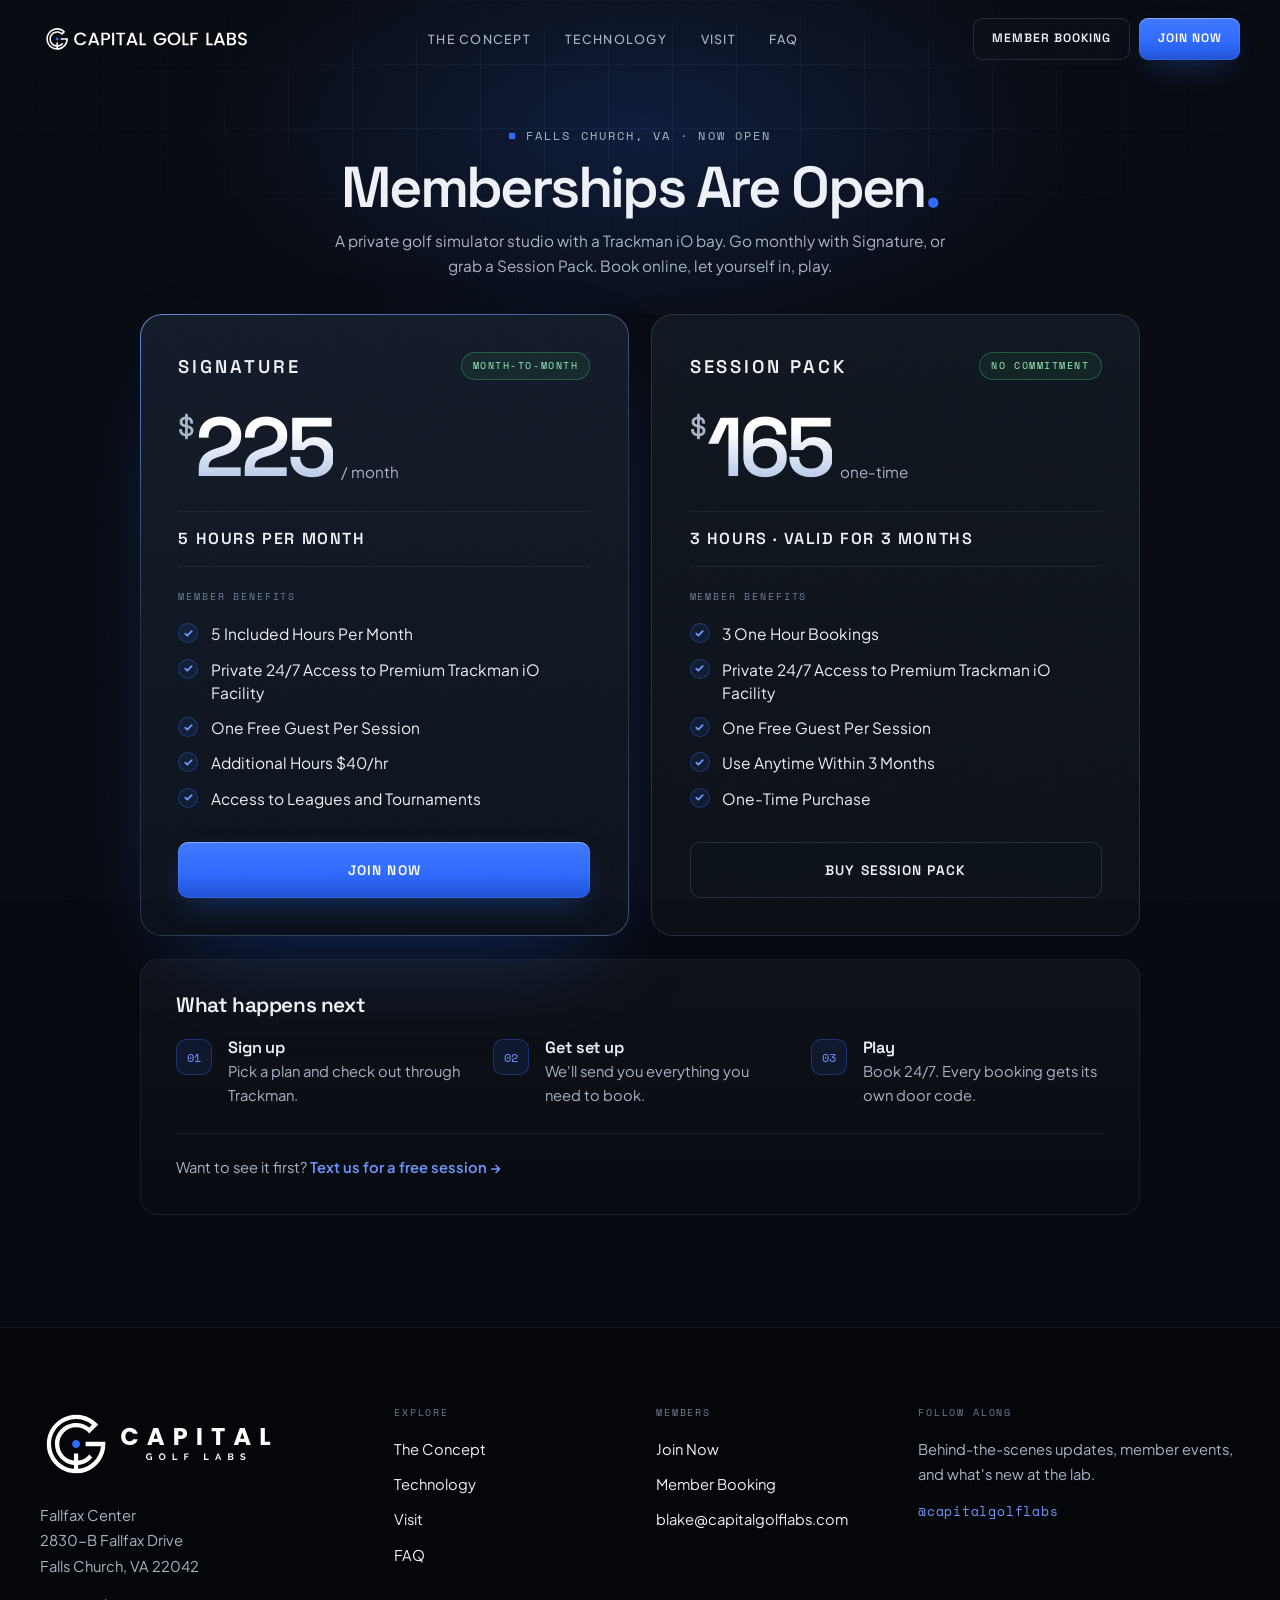
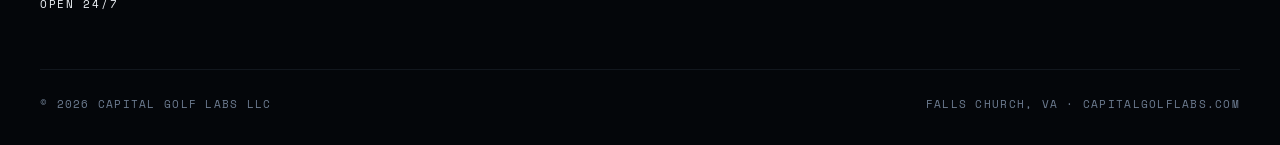
==== commit 7f7eef18: "Faster pages, merged Concept section, instant hash landings - Speed: hero image no longer downloads " ====
--- a/join/index.html
+++ b/join/index.html
@@ -12,21 +12,26 @@
     <meta name="theme-color" content="#04060a">
     <meta name="description" content="Memberships are open at Capital Golf Labs — a private Trackman iO studio in Falls Church, VA. Signature $225/month, or a $165 Session Pack (3 hours, use within 3 months).">
     <title>Memberships | Capital Golf Labs</title>
-    <script>document.documentElement.classList.add('js');</script>
+    <script>document.documentElement.classList.add('js'); if (location.hash) document.documentElement.classList.add('landing');</script>
     <link rel="preconnect" href="https://fonts.googleapis.com">
     <link rel="preconnect" href="https://fonts.gstatic.com" crossorigin>
-    <link href="https://fonts.googleapis.com/css2?family=Plus+Jakarta+Sans:ital,wght@0,300;0,400;0,500;0,600;0,700;1,400&family=Space+Grotesk:wght@400;500;600;700&family=Space+Mono:wght@400;700&display=swap" rel="stylesheet">
-    <link rel="stylesheet" href="../static/css/style.css?v=202611061523">
+    <link rel="stylesheet" href="https://fonts.googleapis.com/css2?family=Plus+Jakarta+Sans:wght@400;500;600;700&amp;family=Space+Grotesk:wght@400;500;600;700&amp;family=Space+Mono:wght@400;700&amp;display=swap" media="print" onload="this.media='all'">
+    <noscript><link rel="stylesheet" href="https://fonts.googleapis.com/css2?family=Plus+Jakarta+Sans:wght@400;500;600;700&amp;family=Space+Grotesk:wght@400;500;600;700&amp;family=Space+Mono:wght@400;700&amp;display=swap"></noscript>
+    <link rel="stylesheet" href="../static/css/style.css?v=202611101200">
     <!-- Google tag (gtag.js) -->
-    <script async src="https://www.googletagmanager.com/gtag/js?id=G-GBLS1ZX0RX"></script>
     <script>
       window.dataLayer = window.dataLayer || [];
       function gtag(){dataLayer.push(arguments);}
       gtag('js', new Date());
       gtag('config', 'G-GBLS1ZX0RX');
+      // Load the GA library shortly after the page has loaded, once the browser is idle (keeps it off the critical path).
+      addEventListener('load', function () {
+        var go = function () { var s = document.createElement('script'); s.async = true; s.src = 'https://www.googletagmanager.com/gtag/js?id=G-GBLS1ZX0RX'; document.head.appendChild(s); };
+        setTimeout(function () { (window.requestIdleCallback || setTimeout)(go, { timeout: 2000 }); }, 1500);
+      });
     </script>
-    <script defer src="../static/js/analytics.js?v=202611061523"></script>
-    <script defer src="../static/js/site.js?v=202611061523"></script>
+    <script defer src="../static/js/analytics.js?v=202611101200"></script>
+    <script defer src="../static/js/site.js?v=202611101200"></script>
     <link rel="canonical" href="https://capitalgolflabs.com/join/">
     <meta property="og:type" content="website">
     <meta property="og:site_name" content="Capital Golf Labs">
@@ -85,6 +90,8 @@
     </div>
 </div>
 
+<main id="main">
+
 <!-- ===================== HEADER ===================== -->
 <header class="page-hero page-hero--center page-hero--compact">
     <div class="bg-grid"></div>
@@ -163,6 +170,8 @@
     </div>
 </section>
 
+</main>
+
 <!-- ===================== FOOTER ===================== -->
 <footer class="footer">
     <div class="container">
@@ -173,17 +182,16 @@
                 <span class="footer-hours">Open 24/7</span>
             </div>
             <div class="footer-col">
-                <h4>Explore</h4>
+                <h3>Explore</h3>
                 <ul>
                     <li><a href="../index.html#tech">The Concept</a></li>
-                    <li><a href="../index.html#how">How It Works</a></li>
                     <li><a href="../index.html#trackman">Technology</a></li>
                     <li><a href="../index.html#visit">Visit</a></li>
                     <li><a href="../faq.html">FAQ</a></li>
                 </ul>
             </div>
             <div class="footer-col">
-                <h4>Members</h4>
+                <h3>Members</h3>
                 <ul>
                     <li><a href="#plans">Join Now</a></li>
                     <li><a href="https://booking.trackmangolf.com/venues/falls-church/booking/falls-church-simulator" target="_blank" rel="noopener">Member Booking</a></li>
@@ -191,7 +199,7 @@
                 </ul>
             </div>
             <div class="footer-col">
-                <h4>Follow Along</h4>
+                <h3>Follow Along</h3>
                 <p>Behind-the-scenes updates, member events, and what's new at the lab.</p>
                 <a href="https://instagram.com/capitalgolflabs" target="_blank" rel="noopener" class="footer-insta">@capitalgolflabs</a>
             </div>
--- a/static/css/style.css
+++ b/static/css/style.css
@@ -2,12 +2,6 @@
    CAPITAL GOLF LABS — style.css
    v3 "Lab" — precision-instrument look: ink, signal blue, hairlines, data.
    ========================================================= */
-
-@property --ang {
-    syntax: '<angle>';
-    initial-value: 0deg;
-    inherits: false;
-}
 
 :root {
     /* Ink (backgrounds, darkest → lightest) */
@@ -268,10 +262,8 @@
 
 .btn-ghost {
     color: var(--text);
-    background: rgba(255, 255, 255, 0.03);
+    background: rgba(12, 17, 25, 0.55);
     box-shadow: inset 0 0 0 1px var(--line-2);
-    -webkit-backdrop-filter: blur(10px);
-            backdrop-filter: blur(10px);
 }
 .btn-ghost:hover {
     background: rgba(111, 151, 255, 0.08);
@@ -461,10 +453,7 @@
     z-index: -3;
     background: url('../img/hero-trackman.jpg') 70% center / cover no-repeat;
     background-image: image-set(url('../img/hero-trackman.webp') type('image/webp'), url('../img/hero-trackman.jpg') type('image/jpeg'));
-    transform: scale(1.08);
-    animation: hero-settle 2.6s var(--ease) forwards;
-}
-@keyframes hero-settle { to { transform: scale(1); } }
+}
 
 .hero::before {
     content: '';
@@ -526,72 +515,41 @@
 /* Load-in for hero content */
 .js .hero-in {
     opacity: 0;
-    transform: translateY(22px);
-    filter: blur(6px);
-    animation: hero-in 1s var(--ease) forwards;
+    transform: translateY(16px);
+    animation: hero-in 0.7s var(--ease) forwards;
     animation-delay: var(--d, 0s);
 }
-@keyframes hero-in { to { opacity: 1; transform: none; filter: none; } }
+@keyframes hero-in { to { opacity: 1; transform: none; } }
 
 /* Scroll cue */
 
 /* =========================================================
    CONCEPT
    ========================================================= */
-.concept-grid { display: grid; gap: 1rem; grid-template-columns: 1fr; }
-.concept-card {
-    display: flex;
-    flex-direction: column;
-    padding: 1.9rem 1.8rem 2rem;
-}
-.cc-top { display: flex; align-items: center; justify-content: space-between; }
-.cc-icon {
-    width: 50px;
-    height: 50px;
-    display: grid;
-    place-items: center;
-    border-radius: 13px;
-    background: var(--blue-soft);
-    border: 1px solid rgba(47, 107, 255, 0.28);
-    color: var(--blue-hi);
-}
-.cc-icon svg { width: 22px; height: 22px; }
-.concept-card h3 { margin-top: 1.6rem; font-size: 1.4rem; letter-spacing: -0.02em; }
-.concept-card p { margin-top: 0.7rem; color: var(--text-2); font-size: 0.98rem; }
-.concept-card strong { color: var(--text); font-weight: 600; }
-
-/* =========================================================
-   HOW IT WORKS — timeline
-   ========================================================= */
-.timeline { position: relative; display: grid; gap: 2.6rem; }
-.timeline::before {
-    content: '';
-    position: absolute;
-    left: 27px;
-    top: 10px;
-    bottom: 10px;
-    width: 1px;
-    background: linear-gradient(180deg, var(--line-2), var(--blue), var(--line-2));
-}
-.tl-step { position: relative; padding-left: 84px; }
-.tl-node {
-    position: absolute;
-    left: 0;
-    top: 0;
-    width: 56px;
-    height: 56px;
-    display: grid;
-    place-items: center;
-    border-radius: 50%;
+/* Photo of the bay beside the pitch and the three steps */
+.concept { display: grid; gap: 2.2rem; }
+.concept-photo {
+    position: relative;
+    overflow: hidden;
+    border-radius: var(--radius);
     border: 1px solid var(--line-2);
-    background: var(--ink-3);
-    color: var(--blue-hi);
-    box-shadow: 0 0 0 7px var(--sec-bg, var(--ink-1)), 0 0 24px -6px var(--blue-glow);
-}
-.tl-node svg { width: 22px; height: 22px; }
-.tl-num { font-family: var(--f-mono); font-size: 0.66rem; letter-spacing: 0.18em; text-transform: uppercase; color: var(--blue-hi); }
-.tl-step h3 { margin: 0.55rem 0 0.6rem; font-size: 1.3rem; letter-spacing: -0.02em; }
-.tl-step p { color: var(--text-2); font-size: 0.97rem; max-width: 340px; }
+    background: var(--ink-0);
+    box-shadow: 0 50px 110px -50px rgba(47, 107, 255, 0.4);
+}
+.concept-photo img { width: 100%; }
+.concept-body .section-head { margin-bottom: 1.6rem; }
+.concept-steps { list-style: none; }
+.concept-steps li { display: grid; grid-template-columns: 2.6rem 1fr; padding: 1.15rem 0; border-top: 1px solid var(--line); }
+.concept-steps li:last-child { border-bottom: 1px solid var(--line); }
+.concept-steps .mono { padding-top: 0.32rem; font-size: 0.72rem; letter-spacing: 0.1em; color: var(--blue-hi); }
+.concept-steps h3 { font-size: 1.2rem; letter-spacing: -0.02em; }
+.concept-steps p { margin-top: 0.3rem; font-size: 0.97rem; color: var(--text-2); }
+@media (min-width: 960px) {
+    .concept { grid-template-columns: minmax(0, 1.2fr) minmax(0, 1fr); gap: clamp(2.5rem, 5vw, 4.5rem); align-items: center; }
+    .concept-body .section-head { margin-bottom: 2.2rem; }
+    .concept-steps li { grid-template-columns: 3.4rem 1fr; padding: 1.4rem 0; }
+    .concept-steps h3 { font-size: 1.35rem; }
+}
 
 /* =========================================================
    INSIDE THE LAB — compact photo carousel
@@ -642,25 +600,17 @@
 .in-dots i { width: 6px; height: 6px; border-radius: 50%; background: var(--line-3); transition: background 0.3s, width 0.3s; }
 .in-dots i.on { width: 18px; border-radius: 3px; background: var(--blue); }
 
-.hero-try {
+.hero-more {
     display: inline-flex;
     align-items: center;
-    gap: 0.75rem;
-    margin-top: 1.4rem;
-    padding: 0.8rem 1.25rem;
-    border-radius: 999px;
-    border: 1px solid rgba(111, 151, 255, 0.4);
-    background: rgba(47, 107, 255, 0.12);
-    -webkit-backdrop-filter: blur(10px);
-            backdrop-filter: blur(10px);
-    font-size: 1.05rem;
+    gap: 0.5rem;
+    margin-top: 1.3rem;
+    font-size: 0.95rem;
     color: var(--text-2);
-    transition: background 0.25s, border-color 0.25s, color 0.25s;
-}
-.hero-try b { color: var(--text); font-weight: 600; }
-.hero-try-arrow { color: var(--blue-hi); transition: transform 0.25s var(--ease); }
-.hero-try:hover { background: rgba(47, 107, 255, 0.2); border-color: var(--blue-hi); color: var(--text); }
-.hero-try:hover .hero-try-arrow { transform: translateX(3px); }
+    transition: color 0.25s;
+}
+.hero-more span { color: var(--blue-hi); }
+.hero-more:hover { color: var(--text); }
 .mobile-try { display: block; text-align: center; padding-top: 0.4rem; color: var(--blue-hi); font-weight: 600; }
 .join-try a { font-weight: 700; }
 
@@ -865,7 +815,7 @@
     background: linear-gradient(180deg, #131b28 0%, #0c121b 100%);
     box-shadow: inset 0 0 0 1px var(--line-2), 0 40px 100px -40px rgba(47, 107, 255, 0.35);
 }
-/* Light that travels around the card's edge */
+/* Highlighted edge on the featured card */
 .plan::before {
     content: '';
     position: absolute;
@@ -873,13 +823,11 @@
     z-index: -1;
     padding: 1px;
     border-radius: inherit;
-    background: conic-gradient(from var(--ang), transparent 0deg, transparent 220deg, rgba(111, 151, 255, 0.95) 300deg, transparent 360deg);
+    background: linear-gradient(160deg, rgba(111, 151, 255, 0.85), rgba(111, 151, 255, 0) 38%, rgba(111, 151, 255, 0) 70%, rgba(111, 151, 255, 0.35));
     -webkit-mask: linear-gradient(#000 0 0) content-box, linear-gradient(#000 0 0);
     -webkit-mask-composite: xor;
             mask-composite: exclude;
-    animation: orbit 7s linear infinite;
-}
-@keyframes orbit { to { --ang: 360deg; } }
+}
 .plan > * { position: relative; }
 /* Second plan: same layout, quieter (no travelling edge light) */
 .plan--alt { background: linear-gradient(180deg, #10161f 0%, #0b1017 100%); box-shadow: inset 0 0 0 1px var(--line-2); }
@@ -1103,6 +1051,15 @@
     box-shadow: 0 40px 90px -40px rgba(47, 107, 255, 0.35);
 }
 .partner-feature img { width: 100%; transition: transform 1s var(--ease); }
+/* Partners is a supporting section: keep it compact */
+.partners { padding-block: clamp(2.75rem, 5vw, 4rem); }
+.partners .section-head { margin-bottom: 1.6rem; }
+.partners .h2 { font-size: clamp(1.45rem, 2.4vw, 1.9rem); }
+.partners .container { max-width: 760px; }
+.partners .partner-cell { height: 88px; padding: 1rem; }
+.partners .partner-cell img { max-height: 28px; }
+.partners .partner-cell--carls img { max-height: 46px; }
+.partners .partner-feature { width: min(300px, 100%); margin-top: 1rem; }
 .partner-feature:hover img { transform: scale(1.02); }
 
 /* =========================================================
@@ -1275,7 +1232,7 @@
 .footer-brand address { margin-top: 1.4rem; font-style: normal; line-height: 1.75; color: var(--text-2); }
 .footer-hours { display: block; margin-top: 1rem; font-family: var(--f-mono); font-size: 0.66rem; letter-spacing: 0.16em; text-transform: uppercase; color: var(--text); }
 
-.footer-col h4 {
+.footer-col h3 {
     margin-bottom: 1.1rem;
     font-family: var(--f-mono);
     font-size: 0.64rem;
@@ -1447,19 +1404,21 @@
     transition: transform 0.45s var(--ease);
 }
 .mobile-sticky-cta.visible { transform: none; }
-.mobile-sticky-cta .btn { width: 100%; }
+.mobile-sticky-cta .btn { flex: 1 1 0; padding: 0 0.6rem; }
 
 /* =========================================================
    SCROLL REVEAL
    ========================================================= */
 .js .reveal {
     opacity: 0;
-    transform: translateY(26px);
-    filter: blur(5px);
-    transition: opacity 0.9s var(--ease), transform 0.9s var(--ease), filter 0.9s var(--ease);
+    transform: translateY(20px);
+    transition: opacity 0.8s var(--ease), transform 0.8s var(--ease);
     transition-delay: var(--d, 0s);
 }
-.js .reveal.in { opacity: 1; transform: none; filter: none; }
+.js .reveal.in { opacity: 1; transform: none; }
+/* Arriving on a #hash link: jump straight to the target, and show it without the fade-in */
+html.landing { scroll-behavior: auto; }
+.js .reveal.landed { transition: none; }
 
 /* =========================================================
    RESPONSIVE
@@ -1469,22 +1428,6 @@
 }
 
 @media (min-width: 860px) {
-    .concept-grid { grid-template-columns: repeat(3, 1fr); }
-
-    .timeline { grid-template-columns: repeat(3, 1fr); gap: 2rem; }
-    .timeline::before {
-        left: 16.66%;
-        right: 16.66%;
-        top: 27px;
-        bottom: auto;
-        width: auto;
-        height: 1px;
-        background: linear-gradient(90deg, var(--line-2), var(--blue), var(--line-2));
-    }
-    .tl-step { padding-left: 0; text-align: center; }
-    .tl-node { position: relative; margin: 0 auto 1.7rem; }
-    .tl-step p { margin-inline: auto; }
-
     .member-grid { grid-template-columns: 1fr 1fr; }
     .member-grid .try-card { display: grid; grid-template-columns: 1.3fr 1fr; column-gap: 3rem; align-items: center; }
     .member-grid .try-card .eyebrow, .member-grid .try-card h3, .member-grid .try-card p { grid-column: 1; }
@@ -1499,23 +1442,6 @@
     .join-proof-cards { grid-template-columns: 1fr 1fr; }
 }
 
-/* Phones & small tablets: concept cards become a swipe row instead of a tall stack */
-@media (max-width: 859px) {
-    .concept-grid {
-        grid-template-columns: none;
-        grid-auto-flow: column;
-        grid-auto-columns: 82%;
-        overflow-x: auto;
-        scroll-snap-type: x mandatory;
-        scrollbar-width: none;
-        margin-inline: calc(-1 * var(--gutter));
-        padding: 0 var(--gutter) 0.3rem;
-        scroll-padding-inline: var(--gutter);
-    }
-    .concept-grid::-webkit-scrollbar { display: none; }
-    .concept-card { scroll-snap-align: start; }
-}
-
 @media (min-width: 960px) {
     .nav-links, .nav-ctas { display: flex; }
     .hamburger, .mobile-menu { display: none; }
@@ -1534,7 +1460,9 @@
 }
 
 @media (max-width: 959px) {
-    .mobile-sticky-cta { display: block; }
+    .hero-media { background-image: image-set(url('../img/hero-trackman-1600.webp') type('image/webp'), url('../img/hero-trackman.jpg') type('image/jpeg')); }
+
+    .mobile-sticky-cta { display: flex; gap: 0.5rem; }
     .footer { padding-bottom: 6.5rem; }
 }
 
@@ -1558,13 +1486,18 @@
     .partner-cell { height: 96px; padding: 1rem; }
     #plans { scroll-margin-top: calc(var(--nav-h) + 0.4rem); }
     .plan-name { font-size: 1rem; letter-spacing: 0.12em; }
+    /* homepage plans, phones: tighter cards; the Session Pack lists only what differs (full list is on /join) */
+    #reserve .plan-shared { display: none; }
+    #reserve .plan-price { margin-top: 1.2rem; }
+    #reserve .plan-list { gap: 0.6rem; margin: 0.9rem 0 1.5rem; }
+    #reserve .try-card h3 { font-size: 1.35rem; }
+    #reserve .updates { margin-top: 1.4rem; padding: 1.2rem 0 0; }
     .plan-status { padding: 0.28rem 0.55rem; font-size: 0.55rem; letter-spacing: 0.12em; }
     .in-nav { display: none; }
     .in-track { grid-auto-columns: 86%; gap: 0.7rem; margin-inline: calc(-1 * var(--gutter)); padding-inline: var(--gutter); scroll-padding-inline: var(--gutter); }
     .in-dots { display: flex; }
-    .hero-try { display: flex; width: 100%; margin-top: 0.75rem; font-size: 0.98rem; }
-    .hero-try-arrow { margin-left: auto; }
-    .map-frame { min-height: 260px; }
+    .hero-more { display: flex; justify-content: center; margin-top: 1rem; }
+    .map-frame { display: none; }
     .visit-card { padding: 1.5rem; }
     .visit-list { margin: 1.3rem 0 1.5rem; }
     .visit-list li { padding: 0.75rem 0; }
@@ -1575,9 +1508,10 @@
     .rv-summary { padding: 1.2rem; }
     .rv-actions { width: 100%; flex-wrap: nowrap; }
     .rv-actions .btn { flex: 1 1 0; padding: 0 0.6rem; font-size: 0.66rem; letter-spacing: 0.05em; }
-    .concept-card { min-height: 0; padding: 1.6rem 1.5rem 1.7rem; }
-    .concept-card h3 { margin-top: 1.8rem; }
-    .section { padding-block: 3.75rem; }
+    .section { padding-block: 3.1rem; }
+    .partners { padding-block: 2.4rem; }
+    .partners .partner-cell { height: 68px; }
+    .partners .partner-feature { width: min(260px, 100%); }
     .tech-section { padding-top: 0; }
     .section-head { margin-bottom: 2rem; }
     .tech-banner { height: 220px; }
@@ -1587,14 +1521,17 @@
     .stat-label { margin-top: 0.55rem; font-size: 0.56rem; letter-spacing: 0.06em; line-height: 1.55; }
     .stat-label br { display: none; }
     .tech-grid { margin-top: 3rem; gap: 2.2rem; }
-    .timeline { gap: 2rem; }
     .partner-feature { width: min(300px, 100%); }
-    .footer { padding-top: 3rem; }
+    .footer { padding-top: 2.4rem; }
+    .footer-brand img { height: 52px; }
+    .footer-brand address { margin-top: 1rem; }
+    .footer-col:last-child p { display: none; }
+    .footer-col .footer-insta { margin-top: 0; }
     /* Bigger chart labels so they stay legible when the chart shrinks */
     .sl-chart .grid text { font-size: 17px; }
     .sl-chart .marker text { font-size: 19px; }
     .shotlab { padding: 1.1rem; }
-    .footer-top { grid-template-columns: 1fr 1fr; gap: 2.2rem 1.5rem; }
+    .footer-top { grid-template-columns: 1fr 1fr; gap: 1.6rem 1.5rem; }
     .footer-brand, .footer-col:last-child { grid-column: 1 / -1; }
 }
 
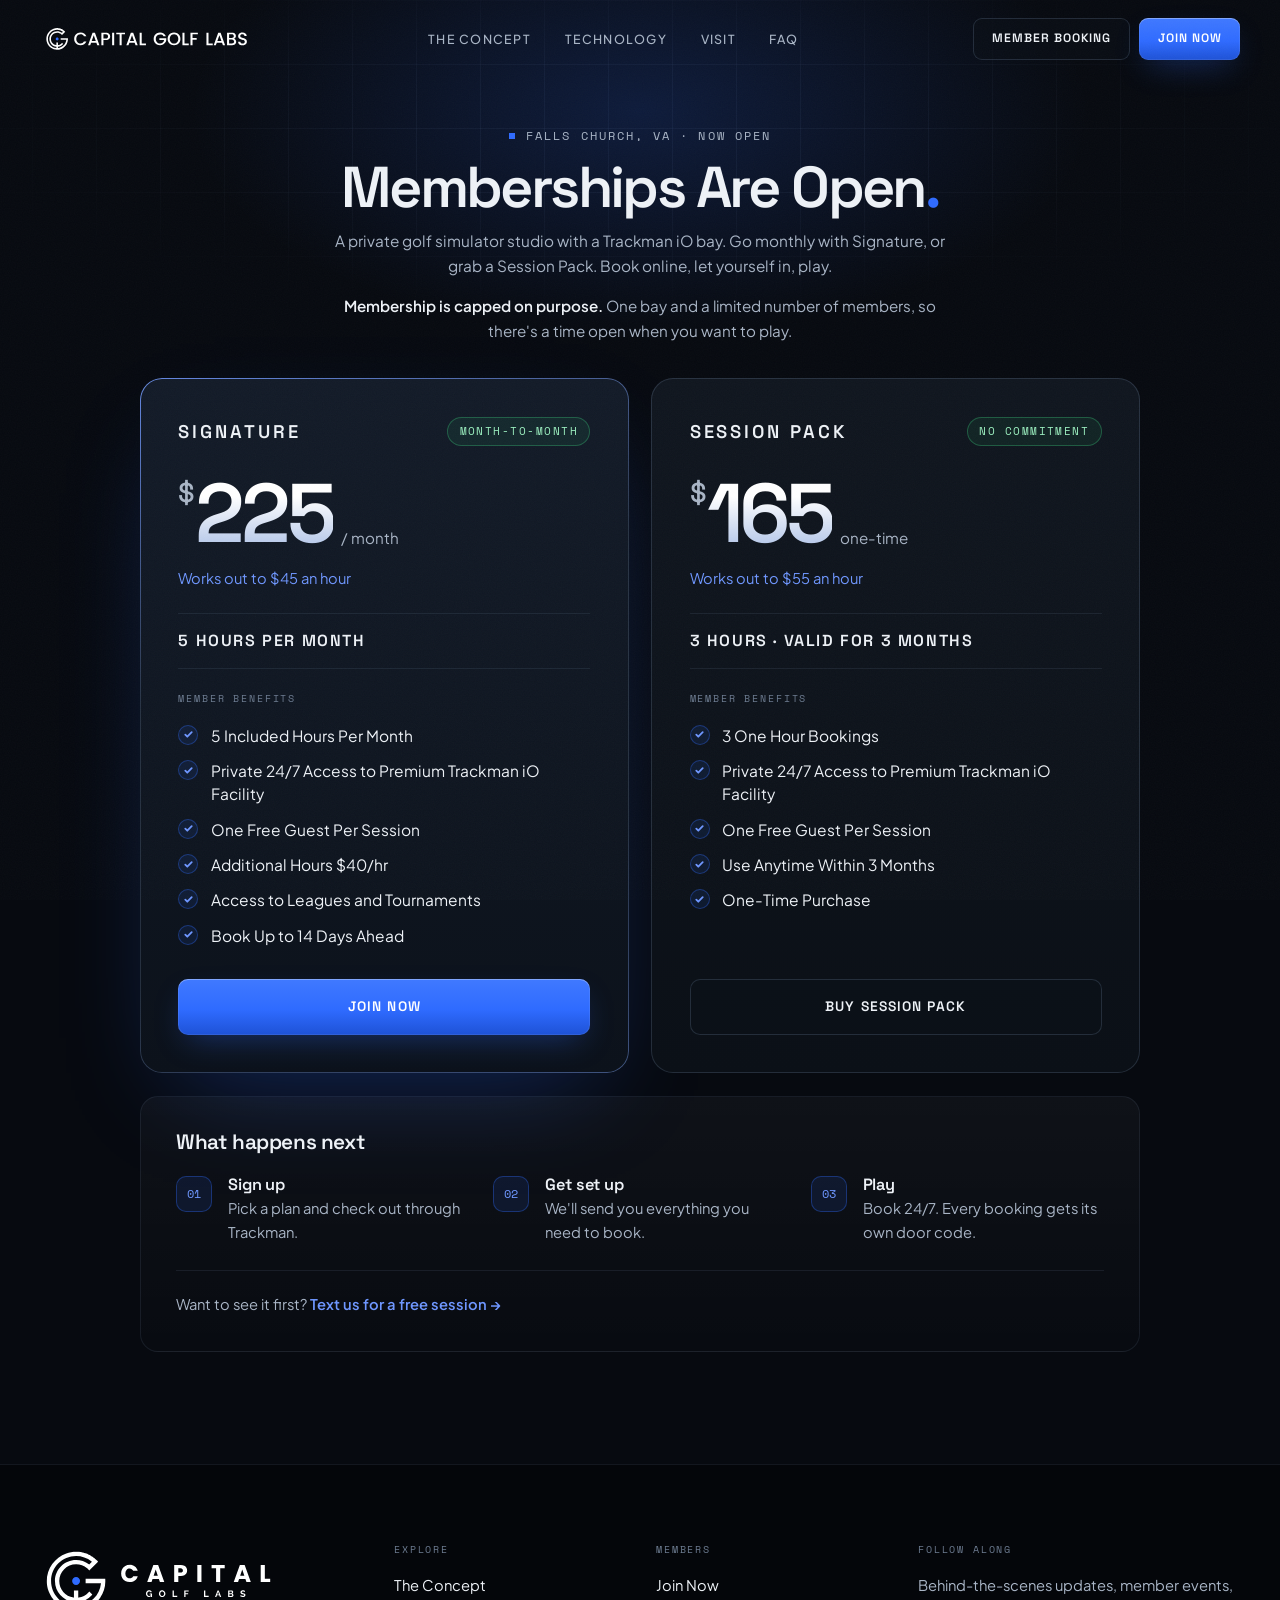
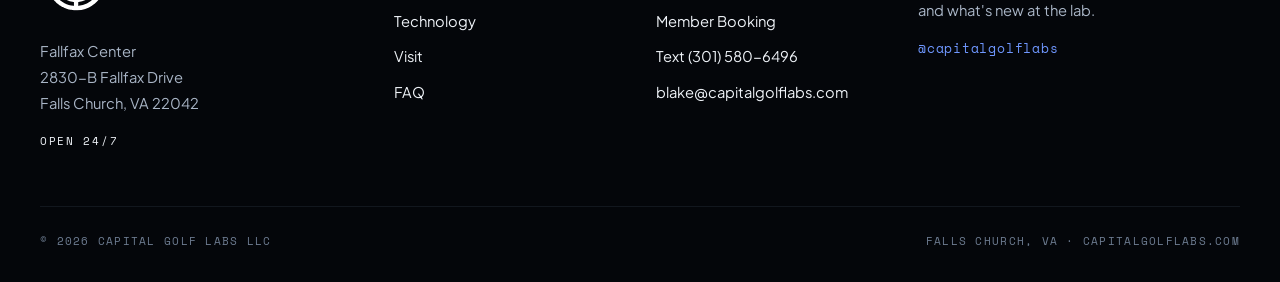
==== commit e3997b3e: "New Concept section, capped-membership message, and a full-site cleanup - Concept: heading, three st" ====
--- a/join/index.html
+++ b/join/index.html
@@ -11,13 +11,13 @@
     <meta name="viewport" content="width=device-width, initial-scale=1.0, viewport-fit=cover">
     <meta name="theme-color" content="#04060a">
     <meta name="description" content="Memberships are open at Capital Golf Labs — a private Trackman iO studio in Falls Church, VA. Signature $225/month, or a $165 Session Pack (3 hours, use within 3 months).">
-    <title>Memberships | Capital Golf Labs</title>
+    <title>Memberships | Capital Golf Labs, Private Golf Simulator in Falls Church, VA</title>
     <script>document.documentElement.classList.add('js'); if (location.hash) document.documentElement.classList.add('landing');</script>
     <link rel="preconnect" href="https://fonts.googleapis.com">
     <link rel="preconnect" href="https://fonts.gstatic.com" crossorigin>
     <link rel="stylesheet" href="https://fonts.googleapis.com/css2?family=Plus+Jakarta+Sans:wght@400;500;600;700&amp;family=Space+Grotesk:wght@400;500;600;700&amp;family=Space+Mono:wght@400;700&amp;display=swap" media="print" onload="this.media='all'">
     <noscript><link rel="stylesheet" href="https://fonts.googleapis.com/css2?family=Plus+Jakarta+Sans:wght@400;500;600;700&amp;family=Space+Grotesk:wght@400;500;600;700&amp;family=Space+Mono:wght@400;700&amp;display=swap"></noscript>
-    <link rel="stylesheet" href="../static/css/style.css?v=202611101200">
+    <link rel="stylesheet" href="../static/css/style.css?v=202611131230">
     <!-- Google tag (gtag.js) -->
     <script>
       window.dataLayer = window.dataLayer || [];
@@ -30,8 +30,8 @@
         setTimeout(function () { (window.requestIdleCallback || setTimeout)(go, { timeout: 2000 }); }, 1500);
       });
     </script>
-    <script defer src="../static/js/analytics.js?v=202611101200"></script>
-    <script defer src="../static/js/site.js?v=202611101200"></script>
+    <script defer src="../static/js/analytics.js?v=202611131230"></script>
+    <script defer src="../static/js/site.js?v=202611131230"></script>
     <link rel="canonical" href="https://capitalgolflabs.com/join/">
     <meta property="og:type" content="website">
     <meta property="og:site_name" content="Capital Golf Labs">
@@ -51,14 +51,14 @@
 <!-- ===================== NAV ===================== -->
 <nav class="nav" id="main-nav" aria-label="Main">
     <div class="container nav-inner">
-        <a href="../index.html" class="logo" aria-label="Capital Golf Labs home">
+        <a href="../" class="logo" aria-label="Capital Golf Labs home">
             <img src="../static/img/logo/cgl-logo-line.svg" alt="Capital Golf Labs" width="213" height="34">
         </a>
 
         <ul class="nav-links">
-            <li><a href="../index.html#tech" class="nav-link">The Concept</a></li>
-            <li><a href="../index.html#trackman" class="nav-link">Technology</a></li>
-            <li><a href="../index.html#visit" class="nav-link">Visit</a></li>
+            <li><a href="../#tech" class="nav-link">The Concept</a></li>
+            <li><a href="../#trackman" class="nav-link">Technology</a></li>
+            <li><a href="../#visit" class="nav-link">Visit</a></li>
             <li><a href="../faq.html" class="nav-link">FAQ</a></li>
         </ul>
 
@@ -79,9 +79,9 @@
 <div class="mobile-menu" id="mobile-menu" aria-hidden="true">
     <div class="bg-grid"></div>
     <ul>
-        <li><a href="../index.html#tech" class="mobile-link"><span class="mono">01</span>The Concept</a></li>
-        <li><a href="../index.html#trackman" class="mobile-link"><span class="mono">02</span>Technology</a></li>
-        <li><a href="../index.html#visit" class="mobile-link"><span class="mono">03</span>Visit</a></li>
+        <li><a href="../#tech" class="mobile-link"><span class="mono">01</span>The Concept</a></li>
+        <li><a href="../#trackman" class="mobile-link"><span class="mono">02</span>Technology</a></li>
+        <li><a href="../#visit" class="mobile-link"><span class="mono">03</span>Visit</a></li>
         <li><a href="../faq.html" class="mobile-link"><span class="mono">04</span>FAQ</a></li>
     </ul>
     <div class="mobile-menu-ctas">
@@ -99,6 +99,7 @@
         <span class="eyebrow hero-in" style="--d:.1s">Falls Church, VA &middot; Now Open</span>
         <h1 class="page-title hero-in" style="--d:.2s">Memberships Are Open<span class="accent">.</span></h1>
         <p class="hero-in" style="--d:.3s">A private golf simulator studio with a Trackman iO bay. Go monthly with Signature, or grab a Session Pack. Book online, let yourself in, play.</p>
+        <p class="cap-note hero-in" style="--d:.35s"><b>Membership is capped on purpose.</b> One bay and a limited number of members, so there's a time open when you want to play.</p>
     </div>
 </header>
 
@@ -107,12 +108,13 @@
     <div class="container join-grid">
 
         <!-- Benefits match the Trackman sign-up card word for word, same order -->
-        <article class="plan hero-in" id="founding" style="--d:.4s">
+        <article class="plan hero-in" style="--d:.4s">
             <div class="plan-top">
                 <h2 class="plan-name">Signature</h2>
                 <span class="plan-status">Month-to-Month</span>
             </div>
             <div class="plan-price"><span class="cur">$</span><span class="amount">225</span><span class="per">/ month</span></div>
+            <div class="plan-rate">Works out to $45 an hour</div>
             <div class="plan-hours">5 Hours per Month</div>
             <div class="plan-benefits-label">Member Benefits</div>
             <ul class="plan-list">
@@ -121,6 +123,7 @@
                 <li><span class="check"><svg viewBox="0 0 12 12" fill="none" stroke="currentColor" stroke-width="2" stroke-linecap="round" stroke-linejoin="round"><path d="M2.5 6.2l2.2 2.2 4.8-4.9"/></svg></span>One Free Guest Per Session</li>
                 <li><span class="check"><svg viewBox="0 0 12 12" fill="none" stroke="currentColor" stroke-width="2" stroke-linecap="round" stroke-linejoin="round"><path d="M2.5 6.2l2.2 2.2 4.8-4.9"/></svg></span>Additional Hours $40/hr</li>
                 <li><span class="check"><svg viewBox="0 0 12 12" fill="none" stroke="currentColor" stroke-width="2" stroke-linecap="round" stroke-linejoin="round"><path d="M2.5 6.2l2.2 2.2 4.8-4.9"/></svg></span>Access to Leagues and Tournaments</li>
+                <li><span class="check"><svg viewBox="0 0 12 12" fill="none" stroke="currentColor" stroke-width="2" stroke-linecap="round" stroke-linejoin="round"><path d="M2.5 6.2l2.2 2.2 4.8-4.9"/></svg></span>Book Up to 14 Days Ahead</li>
             </ul>
             <!-- MEMBERSHIP CTA: when spots fill, swap this href back to the waitlist: ../index.html#reserve -->
             <a href="https://booking.trackmangolf.com/venues/falls-church/memberships" class="btn btn-primary btn-block">Join Now<svg class="btn-arrow" viewBox="0 0 16 16" fill="none" stroke="currentColor" stroke-width="1.8" stroke-linecap="round" stroke-linejoin="round" aria-hidden="true"><path d="M3 8h10M9 4l4 4-4 4"/></svg></a>
@@ -133,6 +136,7 @@
                 <span class="plan-status">No Commitment</span>
             </div>
             <div class="plan-price"><span class="cur">$</span><span class="amount">165</span><span class="per">one-time</span></div>
+            <div class="plan-rate">Works out to $55 an hour</div>
             <div class="plan-hours">3 Hours &middot; Valid for 3 Months</div>
             <div class="plan-benefits-label">Member Benefits</div>
             <ul class="plan-list">
@@ -184,9 +188,9 @@
             <div class="footer-col">
                 <h3>Explore</h3>
                 <ul>
-                    <li><a href="../index.html#tech">The Concept</a></li>
-                    <li><a href="../index.html#trackman">Technology</a></li>
-                    <li><a href="../index.html#visit">Visit</a></li>
+                    <li><a href="../#tech">The Concept</a></li>
+                    <li><a href="../#trackman">Technology</a></li>
+                    <li><a href="../#visit">Visit</a></li>
                     <li><a href="../faq.html">FAQ</a></li>
                 </ul>
             </div>
@@ -195,6 +199,7 @@
                 <ul>
                     <li><a href="#plans">Join Now</a></li>
                     <li><a href="https://booking.trackmangolf.com/venues/falls-church/booking/falls-church-simulator" target="_blank" rel="noopener">Member Booking</a></li>
+                    <li><a href="sms:+13015806496">Text (301) 580-6496</a></li>
                     <li><a href="mailto:blake@capitalgolflabs.com">blake@capitalgolflabs.com</a></li>
                 </ul>
             </div>
--- a/static/css/style.css
+++ b/static/css/style.css
@@ -163,6 +163,9 @@
     color: var(--text-2);
 }
 .section-head--center p { margin-inline: auto; }
+/* "Capped on purpose" line under the membership intro */
+.section-head p.cap-note, .page-hero p.cap-note { margin-top: 0.9rem; font-size: 0.95rem; color: var(--text-2); }
+.cap-note b { color: var(--text); font-weight: 600; }
 .section-head--row { max-width: none; display: flex; align-items: flex-end; justify-content: space-between; gap: 1.5rem; flex-wrap: wrap; }
 
 .text-grad {
@@ -273,7 +276,7 @@
 .btn-sm { --h: 42px; padding: 0 1.15rem; font-size: 0.76rem; border-radius: 9px; }
 .btn-block { width: 100%; }
 
-/* ---------- Cards, viewfinder corners, cursor spotlight ---------- */
+/* ---------- Cards ---------- */
 .card {
     position: relative;
     background: linear-gradient(180deg, rgba(255, 255, 255, 0.035), rgba(255, 255, 255, 0.008));
@@ -283,9 +286,6 @@
 }
 .card > * { position: relative; z-index: 1; }
 
-/* Viewfinder corner ticks, inset from the card edge */
-
-/* Soft blue light that follows the cursor */
 
 /* =========================================================
    NAV
@@ -521,34 +521,50 @@
 }
 @keyframes hero-in { to { opacity: 1; transform: none; } }
 
-/* Scroll cue */
 
 /* =========================================================
    CONCEPT
    ========================================================= */
-/* Photo of the bay beside the pitch and the three steps */
-.concept { display: grid; gap: 2.2rem; }
-.concept-photo {
-    position: relative;
-    overflow: hidden;
+/* Heading + pitch, the three steps as one divided panel, then the capped-membership band */
+.concept { display: grid; gap: 1rem; }
+.concept-head { display: grid; gap: 1.1rem; margin-bottom: 1rem; }
+.concept-head p { max-width: 46ch; font-size: clamp(1rem, 1.25vw, 1.12rem); line-height: 1.7; color: var(--text-2); }
+
+.concept-steps {
+    list-style: none;
+    display: grid;
     border-radius: var(--radius);
     border: 1px solid var(--line-2);
-    background: var(--ink-0);
-    box-shadow: 0 50px 110px -50px rgba(47, 107, 255, 0.4);
-}
-.concept-photo img { width: 100%; }
-.concept-body .section-head { margin-bottom: 1.6rem; }
-.concept-steps { list-style: none; }
-.concept-steps li { display: grid; grid-template-columns: 2.6rem 1fr; padding: 1.15rem 0; border-top: 1px solid var(--line); }
-.concept-steps li:last-child { border-bottom: 1px solid var(--line); }
-.concept-steps .mono { padding-top: 0.32rem; font-size: 0.72rem; letter-spacing: 0.1em; color: var(--blue-hi); }
-.concept-steps h3 { font-size: 1.2rem; letter-spacing: -0.02em; }
-.concept-steps p { margin-top: 0.3rem; font-size: 0.97rem; color: var(--text-2); }
-@media (min-width: 960px) {
-    .concept { grid-template-columns: minmax(0, 1.2fr) minmax(0, 1fr); gap: clamp(2.5rem, 5vw, 4.5rem); align-items: center; }
-    .concept-body .section-head { margin-bottom: 2.2rem; }
-    .concept-steps li { grid-template-columns: 3.4rem 1fr; padding: 1.4rem 0; }
-    .concept-steps h3 { font-size: 1.35rem; }
+    background: linear-gradient(180deg, rgba(255, 255, 255, 0.035), rgba(255, 255, 255, 0.01));
+}
+.concept-steps li { padding: 1.4rem 1.5rem; }
+.concept-steps li + li { border-top: 1px solid var(--line); }
+.concept-steps .mono { font-size: 0.66rem; letter-spacing: 0.18em; text-transform: uppercase; color: var(--blue-hi); }
+.concept-steps h3 { margin-top: 0.55rem; font-size: 1.3rem; letter-spacing: -0.02em; }
+.concept-steps p { margin-top: 0.4rem; font-size: 0.97rem; color: var(--text-2); }
+
+.concept-cap {
+    display: grid;
+    gap: 0.8rem;
+    padding: 1.5rem;
+    border-radius: var(--radius);
+    border: 1px solid rgba(111, 151, 255, 0.38);
+    background: linear-gradient(120deg, rgba(47, 107, 255, 0.2), rgba(47, 107, 255, 0.04) 65%);
+    box-shadow: 0 40px 90px -50px rgba(47, 107, 255, 0.55);
+}
+.concept-cap .eyebrow { color: var(--blue-hi); }
+.concept-cap h3 { margin-top: 0.7rem; font-size: clamp(1.5rem, 2.6vw, 2.1rem); letter-spacing: -0.025em; line-height: 1.12; }
+.concept-cap p { color: var(--text); font-size: clamp(1rem, 1.2vw, 1.1rem); line-height: 1.65; opacity: 0.86; }
+
+@media (min-width: 860px) {
+    .concept { gap: 1.2rem; }
+    .concept-head { grid-template-columns: 1.15fr 1fr; gap: clamp(2rem, 6vw, 5rem); align-items: end; margin-bottom: 2rem; }
+    .concept-head p { padding-bottom: 0.5rem; }
+    .concept-steps { grid-template-columns: repeat(3, 1fr); }
+    .concept-steps li { padding: 2.1rem 2.2rem 2.3rem; }
+    .concept-steps li + li { border-top: 0; border-left: 1px solid var(--line); }
+    .concept-steps h3 { margin-top: 0.9rem; font-size: 1.5rem; }
+    .concept-cap { grid-template-columns: 1.15fr 1fr; gap: clamp(2rem, 6vw, 5rem); align-items: center; padding: 2.2rem 2.4rem; }
 }
 
 /* =========================================================
@@ -590,12 +606,12 @@
     border: 1px solid var(--line-2);
     background: rgba(4, 6, 10, 0.72);
     font-family: var(--f-mono);
-    font-size: 0.62rem;
-    letter-spacing: 0.16em;
+    font-size: 0.68rem;
+    letter-spacing: 0.14em;
     text-transform: uppercase;
     color: var(--text);
 }
-.in-card figcaption .mono { color: var(--blue-hi); font-size: 0.62rem; }
+.in-card figcaption .mono { color: var(--blue-hi); font-size: 0.68rem; }
 .in-dots { display: none; justify-content: center; gap: 0.4rem; margin-top: 1rem; }
 .in-dots i { width: 6px; height: 6px; border-radius: 50%; background: var(--line-3); transition: background 0.3s, width 0.3s; }
 .in-dots i.on { width: 18px; border-radius: 3px; background: var(--blue); }
@@ -612,7 +628,6 @@
 .hero-more span { color: var(--blue-hi); }
 .hero-more:hover { color: var(--text); }
 .mobile-try { display: block; text-align: center; padding-top: 0.4rem; color: var(--blue-hi); font-weight: 600; }
-.join-try a { font-weight: 700; }
 
 /* =========================================================
    TECHNOLOGY
@@ -703,8 +718,8 @@
 .rd-label {
     display: block;
     font-family: var(--f-mono);
-    font-size: 0.58rem;
-    letter-spacing: 0.15em;
+    font-size: 0.66rem;
+    letter-spacing: 0.12em;
     text-transform: uppercase;
     color: var(--text-3);
 }
@@ -730,7 +745,7 @@
     text-transform: uppercase;
     color: var(--text);
 }
-.sl-note { font-family: var(--f-mono); font-size: 0.6rem; letter-spacing: 0.14em; text-transform: uppercase; color: var(--text-3); }
+.sl-note { font-family: var(--f-mono); font-size: 0.66rem; letter-spacing: 0.14em; text-transform: uppercase; color: var(--text-3); }
 
 .sl-tabs {
     display: grid;
@@ -829,7 +844,7 @@
             mask-composite: exclude;
 }
 .plan > * { position: relative; }
-/* Second plan: same layout, quieter (no travelling edge light) */
+/* Second plan: same layout, quieter (no highlighted edge) */
 .plan--alt { background: linear-gradient(180deg, #10161f 0%, #0b1017 100%); box-shadow: inset 0 0 0 1px var(--line-2); }
 .plan--alt::before { display: none; }
 
@@ -851,8 +866,8 @@
     border: 1px solid rgba(61, 220, 132, 0.3);
     background: rgba(61, 220, 132, 0.07);
     font-family: var(--f-mono);
-    font-size: 0.6rem;
-    letter-spacing: 0.16em;
+    font-size: 0.66rem;
+    letter-spacing: 0.14em;
     text-transform: uppercase;
     color: #9cf0c0;
 }
@@ -869,6 +884,7 @@
     color: transparent;
 }
 .plan-price .per { align-self: flex-end; margin: 0 0 0.6rem 0.5rem; color: var(--text-2); font-size: 0.95rem; }
+.plan-rate { margin-top: 0.7rem; font-size: 0.92rem; color: var(--blue-hi); }
 .plan-hours {
     margin-top: 1.4rem;
     padding: 0.85rem 0;
@@ -955,7 +971,7 @@
 .form-field { display: flex; flex-direction: column; gap: 0.5rem; }
 .form-field label {
     font-family: var(--f-mono);
-    font-size: 0.62rem;
+    font-size: 0.68rem;
     letter-spacing: 0.16em;
     text-transform: uppercase;
     color: var(--text-2);
@@ -1005,6 +1021,8 @@
     animation: spin 0.7s linear infinite;
 }
 @keyframes spin { to { transform: rotate(360deg); } }
+.hp { position: absolute; left: -9999px; width: 1px; height: 1px; opacity: 0; }
+.form-error { text-align: center; font-size: 0.9rem; color: #ff9d9d; }
 .form-note { margin-top: 0.2rem; text-align: center; font-size: 0.82rem; color: var(--text-3); }
 
 .form-success-msg { margin-top: 1.8rem; text-align: center; padding: 1rem 0; }
@@ -1158,7 +1176,7 @@
 }
 .review-name { display: block; font-weight: 600; font-size: 0.93rem; color: var(--text); }
 a.review-name:hover { color: var(--blue-hi); }
-.review-when { display: block; font-family: var(--f-mono); font-size: 0.6rem; letter-spacing: 0.12em; text-transform: uppercase; color: var(--text-3); }
+.review-when { display: block; font-family: var(--f-mono); font-size: 0.66rem; letter-spacing: 0.12em; text-transform: uppercase; color: var(--text-3); }
 .review-foot .g-mark { margin-left: auto; width: 18px; height: 18px; }
 
 /* =========================================================
@@ -1463,7 +1481,7 @@
     .hero-media { background-image: image-set(url('../img/hero-trackman-1600.webp') type('image/webp'), url('../img/hero-trackman.jpg') type('image/jpeg')); }
 
     .mobile-sticky-cta { display: flex; gap: 0.5rem; }
-    .footer { padding-bottom: 6.5rem; }
+    [data-page="home"] .footer { padding-bottom: 6.5rem; }
 }
 
 @media (max-width: 559px) {
@@ -1473,7 +1491,6 @@
     .hero-sub { margin-top: 0.8rem; font-size: 0.98rem; line-height: 1.6; }
     .hero-ctas { margin-top: 1.3rem; gap: 0.6rem; }
     .hero-ctas .btn { --h: 50px; }
- /* data strip: desktop/tablet only */
     /* bay enclosure centred: it spans 46%-85% of the image, centre 65.7%; at 210% zoom that is position 80% */
     .hero-media { background-size: 210% auto; background-position: 80% calc(var(--nav-h) - 24vw); background-color: var(--ink-0); }
     .hero::before {
@@ -1492,7 +1509,7 @@
     #reserve .plan-list { gap: 0.6rem; margin: 0.9rem 0 1.5rem; }
     #reserve .try-card h3 { font-size: 1.35rem; }
     #reserve .updates { margin-top: 1.4rem; padding: 1.2rem 0 0; }
-    .plan-status { padding: 0.28rem 0.55rem; font-size: 0.55rem; letter-spacing: 0.12em; }
+    .plan-status { padding: 0.28rem 0.55rem; font-size: 0.64rem; letter-spacing: 0.08em; }
     .in-nav { display: none; }
     .in-track { grid-auto-columns: 86%; gap: 0.7rem; margin-inline: calc(-1 * var(--gutter)); padding-inline: var(--gutter); scroll-padding-inline: var(--gutter); }
     .in-dots { display: flex; }
@@ -1507,7 +1524,7 @@
     .rv-nav { display: none; }
     .rv-summary { padding: 1.2rem; }
     .rv-actions { width: 100%; flex-wrap: nowrap; }
-    .rv-actions .btn { flex: 1 1 0; padding: 0 0.6rem; font-size: 0.66rem; letter-spacing: 0.05em; }
+    .rv-actions .btn { flex: 1 1 0; padding: 0 0.6rem; font-size: 0.7rem; letter-spacing: 0.04em; }
     .section { padding-block: 3.1rem; }
     .partners { padding-block: 2.4rem; }
     .partners .partner-cell { height: 68px; }
@@ -1518,7 +1535,7 @@
     .stats { margin-top: -2.4rem; }
     .stat { padding: 1.1rem 0.45rem; }
     .stat-number { font-size: 2.05rem; }
-    .stat-label { margin-top: 0.55rem; font-size: 0.56rem; letter-spacing: 0.06em; line-height: 1.55; }
+    .stat-label { margin-top: 0.55rem; font-size: 0.66rem; letter-spacing: 0.04em; line-height: 1.5; }
     .stat-label br { display: none; }
     .tech-grid { margin-top: 3rem; gap: 2.2rem; }
     .partner-feature { width: min(300px, 100%); }
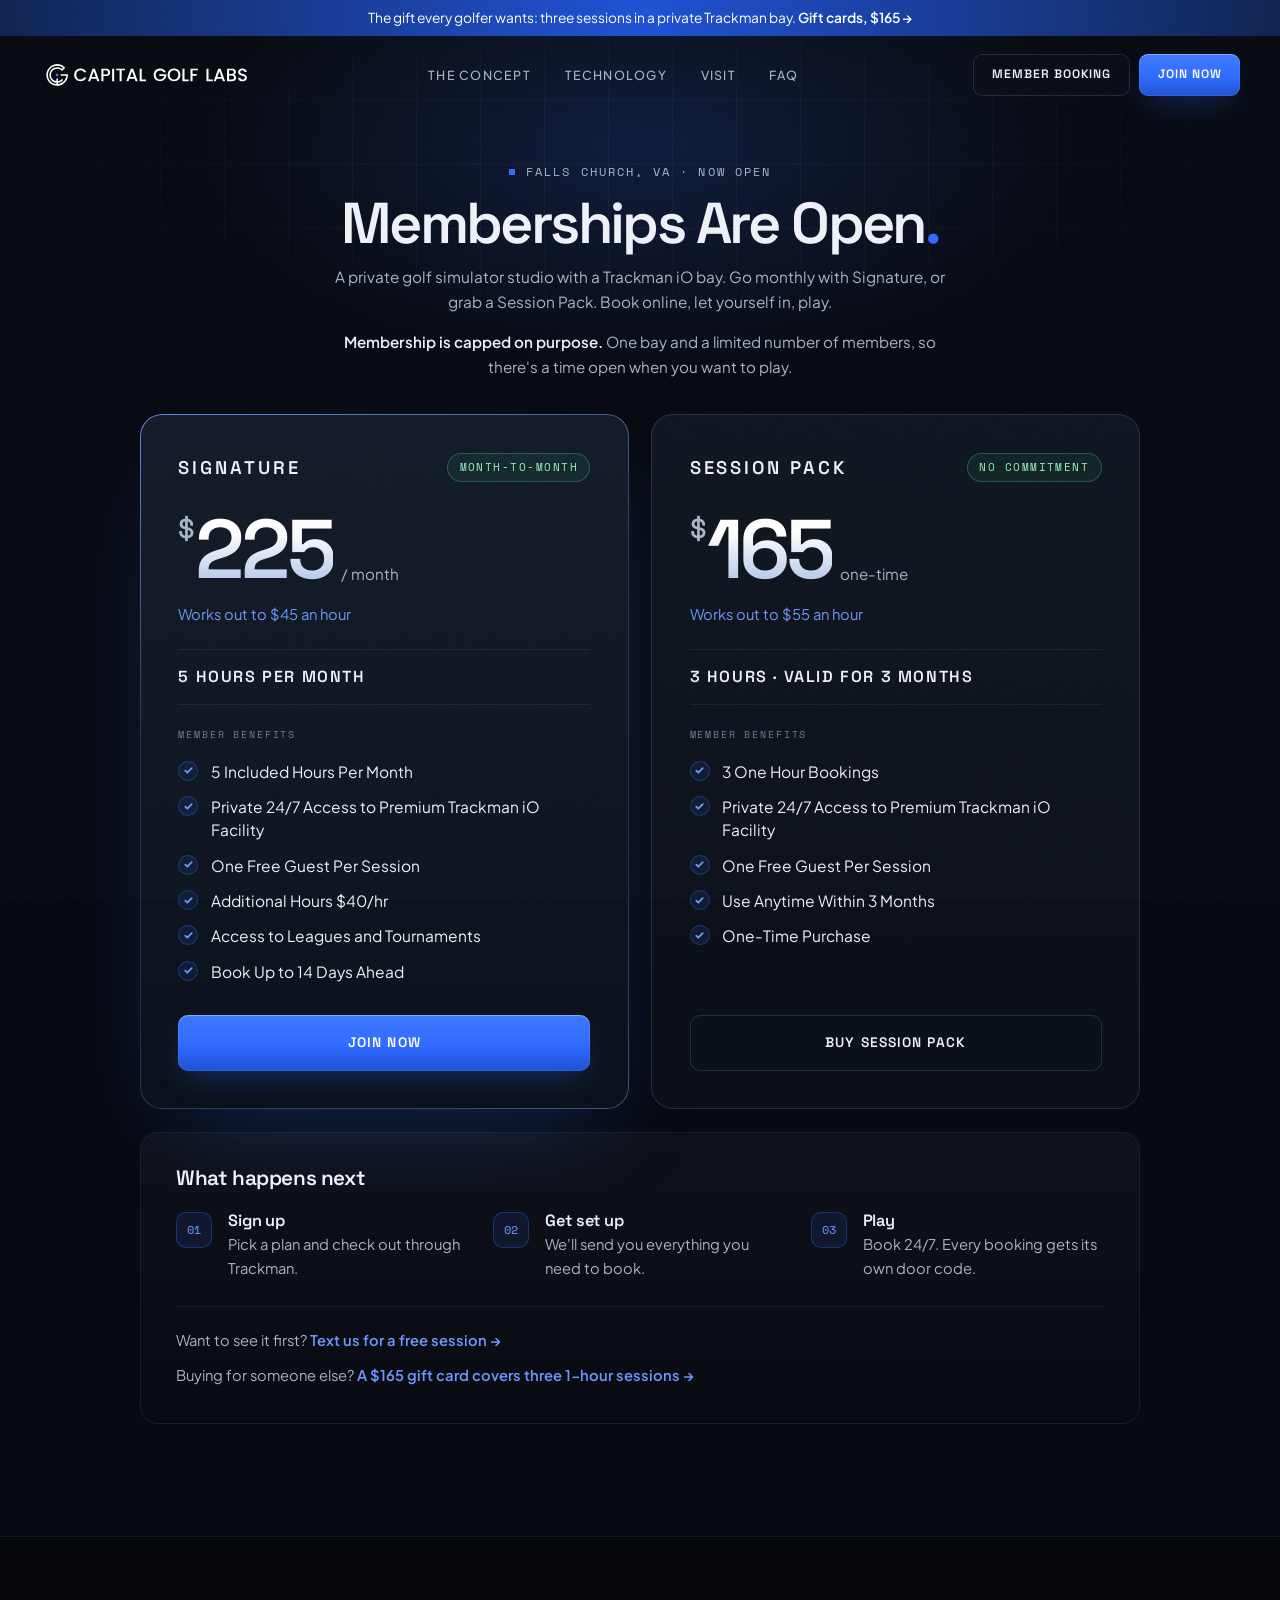
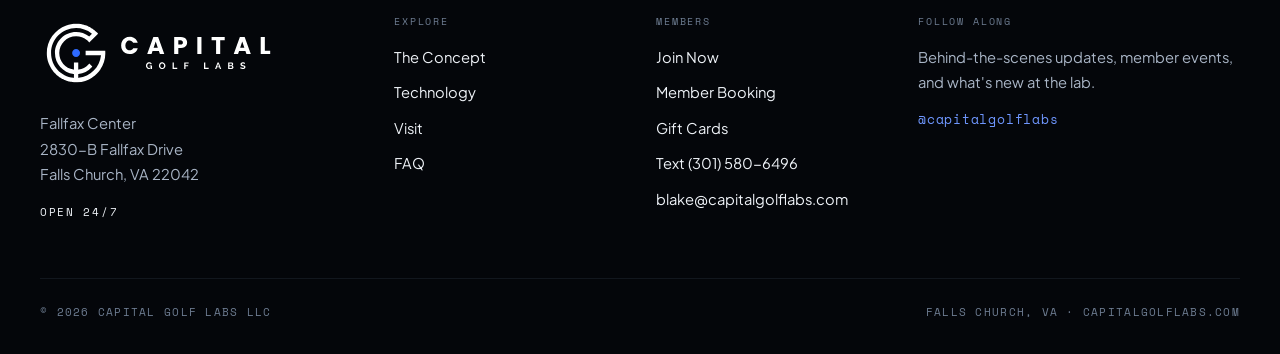
==== commit 5542797e: "Gift cards: holiday banner, homepage card, FAQ, and links - Top banner on every page (remove in Janu" ====
--- a/join/index.html
+++ b/join/index.html
@@ -17,7 +17,7 @@
     <link rel="preconnect" href="https://fonts.gstatic.com" crossorigin>
     <link rel="stylesheet" href="https://fonts.googleapis.com/css2?family=Plus+Jakarta+Sans:wght@400;500;600;700&amp;family=Space+Grotesk:wght@400;500;600;700&amp;family=Space+Mono:wght@400;700&amp;display=swap" media="print" onload="this.media='all'">
     <noscript><link rel="stylesheet" href="https://fonts.googleapis.com/css2?family=Plus+Jakarta+Sans:wght@400;500;600;700&amp;family=Space+Grotesk:wght@400;500;600;700&amp;family=Space+Mono:wght@400;700&amp;display=swap"></noscript>
-    <link rel="stylesheet" href="../static/css/style.css?v=202611131230">
+    <link rel="stylesheet" href="../static/css/style.css?v=202611211130">
     <!-- Google tag (gtag.js) -->
     <script>
       window.dataLayer = window.dataLayer || [];
@@ -30,8 +30,8 @@
         setTimeout(function () { (window.requestIdleCallback || setTimeout)(go, { timeout: 2000 }); }, 1500);
       });
     </script>
-    <script defer src="../static/js/analytics.js?v=202611131230"></script>
-    <script defer src="../static/js/site.js?v=202611131230"></script>
+    <script defer src="../static/js/analytics.js?v=202611211130"></script>
+    <script defer src="../static/js/site.js?v=202611211130"></script>
     <link rel="canonical" href="https://capitalgolflabs.com/join/">
     <meta property="og:type" content="website">
     <meta property="og:site_name" content="Capital Golf Labs">
@@ -46,7 +46,13 @@
     <meta name="twitter:description" content="The DMV's private Trackman iO studio. $225/month. Now open.">
     <meta name="twitter:image" content="https://capitalgolflabs.com/static/img/og-join.jpg">
 </head>
-<body data-page="join">
+<body data-page="join" class="has-promo">
+
+<!-- Holiday gift card banner. Remove in January: delete this link and the "has-promo" class on <body>. -->
+<a class="promo-bar" href="https://booking.trackmangolf.com/venues/falls-church/topups" target="_blank" rel="noopener">
+    <span class="promo-long">The gift every golfer wants: three sessions in a private Trackman bay. <b>Gift cards, $165 &rarr;</b></span>
+    <span class="promo-short">The gift every golfer wants. <b>3 sessions, $165 &rarr;</b></span>
+</a>
 
 <!-- ===================== NAV ===================== -->
 <nav class="nav" id="main-nav" aria-label="Main">
@@ -87,6 +93,7 @@
     <div class="mobile-menu-ctas">
         <a href="#plans" class="btn btn-primary">Join Now</a>
         <a href="https://booking.trackmangolf.com/venues/falls-church/booking/falls-church-simulator" class="btn btn-ghost" target="_blank" rel="noopener">Member Booking</a>
+        <a href="https://booking.trackmangolf.com/venues/falls-church/topups" class="mobile-try" target="_blank" rel="noopener">Buy a gift card</a>
     </div>
 </div>
 
@@ -160,6 +167,7 @@
                 <li><span class="step-n">03</span><div><h4>Play</h4><p>Book 24/7. Every booking gets its own door code.</p></div></li>
             </ol>
             <p class="join-note">Want to see it first? <a href="sms:+13015806496?&amp;body=Hi%21%20I%27d%20like%20to%20come%20check%20out%20Capital%20Golf%20Labs%20with%20a%20free%20session.">Text us for a free session &rarr;</a></p>
+            <p class="join-note">Buying for someone else? <a href="https://booking.trackmangolf.com/venues/falls-church/topups" target="_blank" rel="noopener">A $165 gift card covers three 1-hour sessions &rarr;</a></p>
         </aside>
 
     </div>
@@ -199,6 +207,7 @@
                 <ul>
                     <li><a href="#plans">Join Now</a></li>
                     <li><a href="https://booking.trackmangolf.com/venues/falls-church/booking/falls-church-simulator" target="_blank" rel="noopener">Member Booking</a></li>
+                    <li><a href="https://booking.trackmangolf.com/venues/falls-church/topups" target="_blank" rel="noopener">Gift Cards</a></li>
                     <li><a href="sms:+13015806496">Text (301) 580-6496</a></li>
                     <li><a href="mailto:blake@capitalgolflabs.com">blake@capitalgolflabs.com</a></li>
                 </ul>
--- a/static/css/style.css
+++ b/static/css/style.css
@@ -290,9 +290,31 @@
 /* =========================================================
    NAV
    ========================================================= */
+/* Seasonal banner above the nav. The nav sits just below it and slides up as it scrolls away (site.js sets --nav-top). */
+.has-promo { --promo-h: 36px; }
+.promo-bar {
+    position: relative;
+    z-index: 101;
+    display: flex;
+    align-items: center;
+    justify-content: center;
+    height: var(--promo-h);
+    padding: 0 var(--gutter);
+    overflow: hidden;
+    background: linear-gradient(90deg, #102352, var(--blue-2) 50%, #102352);
+    color: #fff;
+    font-size: 0.86rem;
+    white-space: nowrap;
+    text-overflow: ellipsis;
+}
+.promo-bar b { font-weight: 600; }
+.promo-bar:hover b { text-decoration: underline; text-underline-offset: 3px; }
+.promo-short { display: none; }
+
 .nav {
     position: fixed;
     inset: 0 0 auto;
+    top: var(--nav-top, var(--promo-h, 0px));
     z-index: 100;
     height: var(--nav-h);
     border-bottom: 1px solid transparent;
@@ -400,7 +422,7 @@
     display: flex;
     flex-direction: column;
     justify-content: space-between;
-    padding: calc(var(--nav-h) + 2rem) var(--gutter) calc(2rem + env(safe-area-inset-bottom));
+    padding: calc(var(--nav-h) + var(--nav-top, var(--promo-h, 0px)) + 2rem) var(--gutter) calc(2rem + env(safe-area-inset-bottom));
     background: rgba(4, 6, 10, 0.97);
     opacity: 0;
     visibility: hidden;
@@ -516,7 +538,7 @@
 .js .hero-in {
     opacity: 0;
     transform: translateY(16px);
-    animation: hero-in 0.7s var(--ease) forwards;
+    animation: hero-in 0.55s var(--ease) forwards;
     animation-delay: var(--d, 0s);
 }
 @keyframes hero-in { to { opacity: 1; transform: none; } }
@@ -526,6 +548,7 @@
    CONCEPT
    ========================================================= */
 /* Heading + pitch, the three steps as one divided panel, then the capped-membership band */
+#tech .bg-grid { opacity: 0.22; }
 .concept { display: grid; gap: 1rem; }
 .concept-head { display: grid; gap: 1.1rem; margin-bottom: 1rem; }
 .concept-head p { max-width: 46ch; font-size: clamp(1rem, 1.25vw, 1.12rem); line-height: 1.7; color: var(--text-2); }
@@ -959,6 +982,9 @@
 .try-actions .btn { --h: 54px; }
 .try-number { margin-top: 0.2rem; text-align: center; font-size: 0.9rem; color: var(--text-3); }
 .try-number a { color: var(--text); font-weight: 600; }
+/* Gift card: same layout as the free-session card, with a blue tint */
+.gift-card { border-color: rgba(111, 151, 255, 0.38); background: linear-gradient(120deg, rgba(47, 107, 255, 0.16), rgba(47, 107, 255, 0.03) 65%); }
+.gift-card .eyebrow { color: var(--blue-hi); }
 
 /* Updates: one quiet line + button; the form opens on demand */
 .updates { max-width: 640px; margin: 2.5rem auto 0; text-align: center; }
@@ -1394,6 +1420,7 @@
 .steps p { margin-top: 0.25rem; color: var(--text-2); font-size: 0.92rem; line-height: 1.6; }
 .join-note { margin-top: 1.6rem; padding-top: 1.3rem; border-top: 1px solid var(--line); font-size: 0.92rem; color: var(--text-2); }
 .join-note a { color: var(--blue-hi); font-weight: 600; }
+.join-note + .join-note { margin-top: 0.7rem; padding-top: 0; border-top: 0; }
 
 .join-proof { max-width: 1000px; margin-top: 2.5rem; }
 .join-proof-head { display: flex; flex-wrap: wrap; align-items: center; justify-content: space-between; gap: 0.8rem 1.5rem; margin-bottom: 1rem; }
@@ -1429,8 +1456,8 @@
    ========================================================= */
 .js .reveal {
     opacity: 0;
-    transform: translateY(20px);
-    transition: opacity 0.8s var(--ease), transform 0.8s var(--ease);
+    transform: translateY(16px);
+    transition: opacity 0.6s var(--ease), transform 0.6s var(--ease);
     transition-delay: var(--d, 0s);
 }
 .js .reveal.in { opacity: 1; transform: none; }
@@ -1503,6 +1530,9 @@
     .partner-cell { height: 96px; padding: 1rem; }
     #plans { scroll-margin-top: calc(var(--nav-h) + 0.4rem); }
     .plan-name { font-size: 1rem; letter-spacing: 0.12em; }
+    .promo-long { display: none; }
+    .promo-short { display: inline; }
+    .promo-bar { font-size: 0.84rem; }
     /* homepage plans, phones: tighter cards; the Session Pack lists only what differs (full list is on /join) */
     #reserve .plan-shared { display: none; }
     #reserve .plan-price { margin-top: 1.2rem; }
